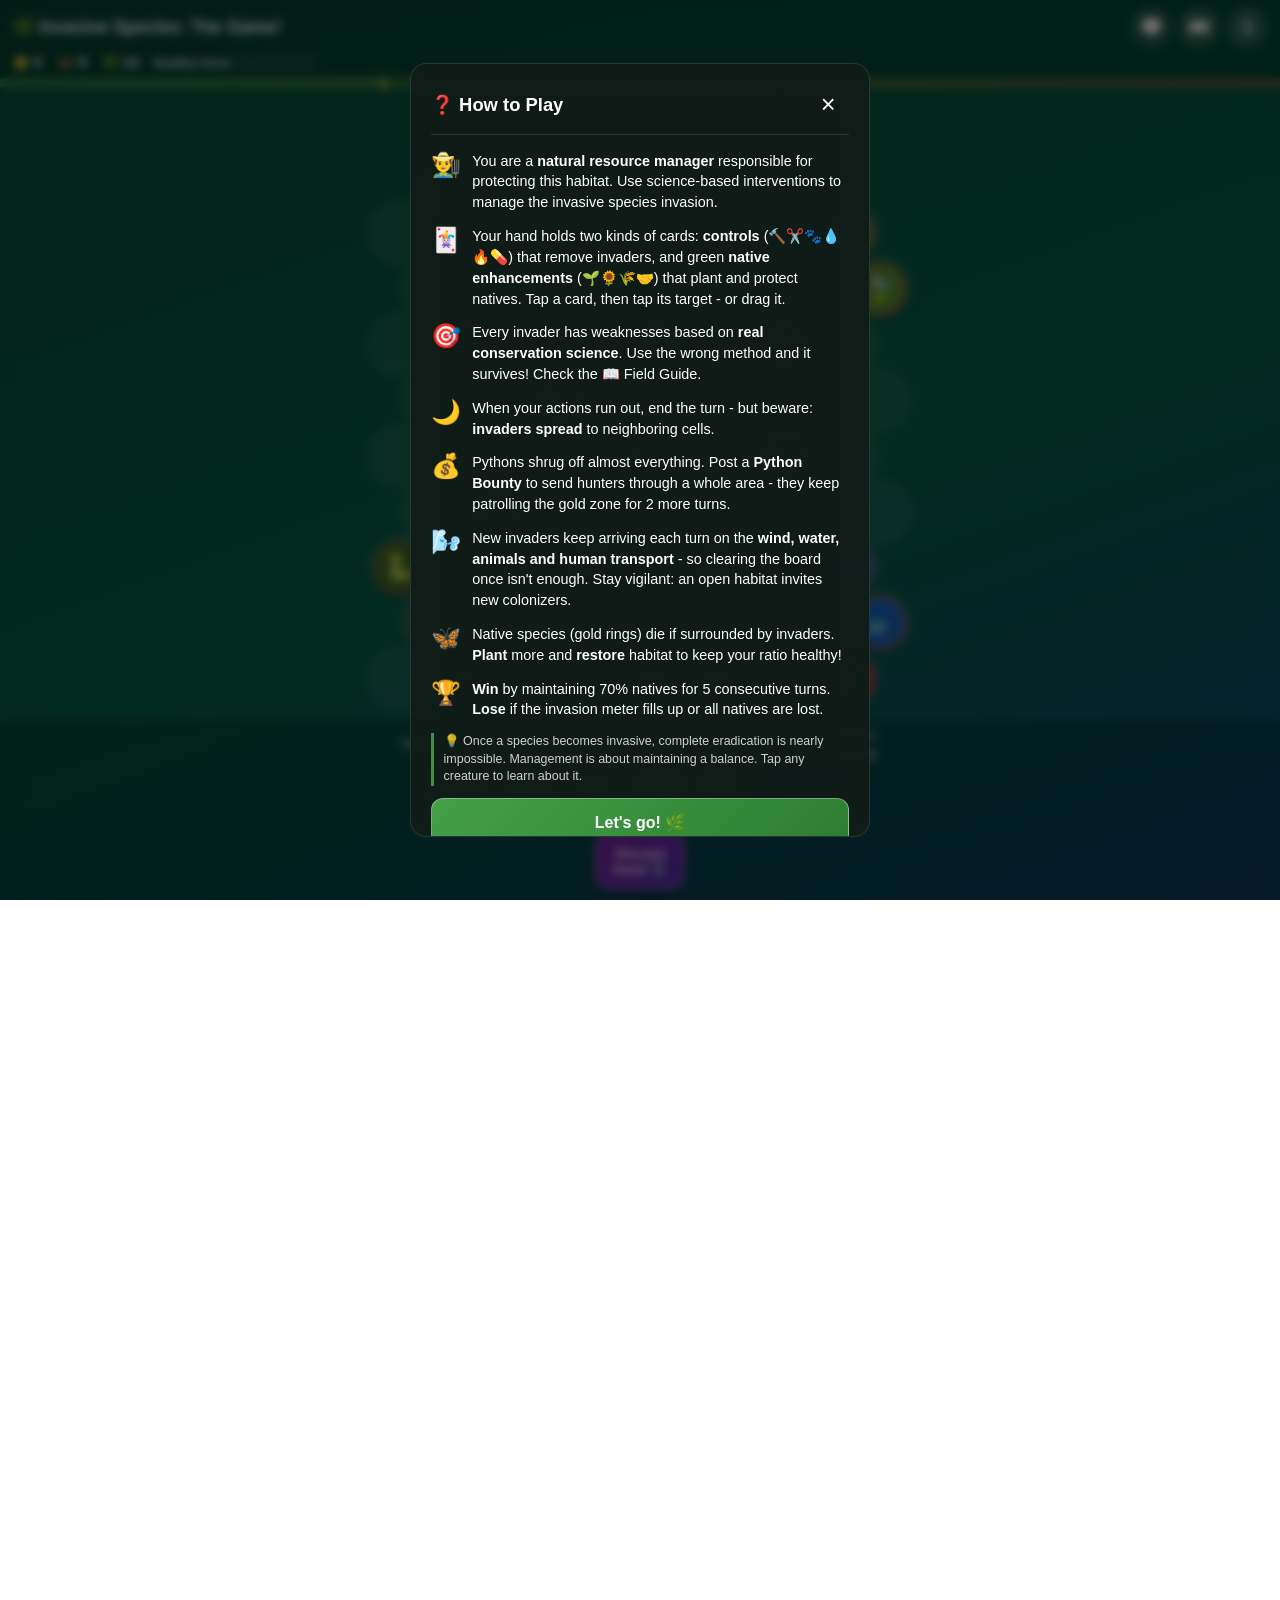
==== index.html @ d7ed34c2 "Replace team mode with a global leaderboard; win-only final score - Remove Workshop/team multiplayer" ====
<!DOCTYPE html>
<html lang="en">
<head>
  <meta charset="UTF-8" />
  <meta name="viewport" content="width=device-width, initial-scale=1.0, maximum-scale=1.0, user-scalable=no, viewport-fit=cover, orientation=portrait" />
  <meta name="mobile-web-app-capable" content="yes" />
  <meta name="apple-mobile-web-app-capable" content="yes" />
  <meta name="apple-mobile-web-app-status-bar-style" content="black-translucent" />
  <meta name="theme-color" content="#064e3b" />
  <meta name="description" content="Nature Defenders - an educational strategy game about stopping real invasive species with real control methods." />

  <title>🌿 Invasive Species: The Game!</title>

  <style>
    /* Nature Defenders Styles */
    * {
      box-sizing: border-box;
      margin: 0;
      padding: 0;
    }

    /* Portrait mode only */
    @media (orientation: landscape) {
      .app {
        display: none;
      }
      body::after {
        content: "📱 Please rotate to portrait mode to play.";
        display: flex;
        align-items: center;
        justify-content: center;
        width: 100%;
        height: 100%;
        font-size: 1.2rem;
        color: white;
        text-align: center;
        padding: 2rem;
      }
    }

    html, body {
      width: 100%;
      height: 100%;
      height: 100dvh;
      font-family: -apple-system, BlinkMacSystemFont, 'Segoe UI', sans-serif;
      background: linear-gradient(160deg, #064e3b 0%, #065f46 55%, #0c4a6e 100%);
      overflow: hidden;
      overscroll-behavior: none;
      user-select: none;
      -webkit-user-select: none;
      -webkit-touch-callout: none;
    }

    .app {
      display: flex;
      flex-direction: column;
      width: 100vw;
      height: 100vh;
      height: 100dvh;
      color: white;
      padding-top: env(safe-area-inset-top);
      padding-left: env(safe-area-inset-left);
      padding-right: env(safe-area-inset-right);
    }

    /* Header */
    .app-header {
      display: flex;
      flex-direction: column;
      gap: 0.4rem;
      padding: 0.4rem 0.75rem;
      background: rgba(0, 0, 0, 0.18);
      backdrop-filter: blur(10px);
      border-bottom: 1px solid rgba(255, 255, 255, 0.1);
      z-index: 100;
    }

    .header-left h1 {
      font-size: 1.1rem;
      font-weight: 700;
      margin: 0;
      white-space: nowrap;
    }

    .header-center {
      display: flex;
      gap: 0.9rem;
      align-items: center;
      font-weight: 600;
      font-size: 0.9rem;
      flex-wrap: wrap;
      justify-content: flex-start;
    }

    .header-right {
      display: flex;
      gap: 0.4rem;
    }

    .btn-icon {
      width: 2.6rem;
      height: 2.6rem;
      border: none;
      border-radius: 50%;
      background: rgba(255, 255, 255, 0.12);
      color: white;
      font-size: 1.2rem;
      cursor: pointer;
      transition: transform 0.15s ease, background 0.15s ease;
      display: flex;
      align-items: center;
      justify-content: center;
      touch-action: manipulation;
    }

    .btn-icon:active {
      transform: scale(0.92);
      background: rgba(255, 255, 255, 0.25);
    }

    /* Balance meter: shows the invasive share of living tokens (left = mostly
       natives/healthy, right = mostly invaders), with a gold marker at the
       healthy target. */
    .invasion-meter {
      height: 8px;
      /* gradient hints direction: green (healthy) -> amber -> red (overrun) */
      background: linear-gradient(90deg, rgba(76,175,80,0.35) 0%, rgba(255,193,7,0.30) 50%, rgba(244,67,54,0.40) 100%);
      position: relative;
      z-index: 99;
      margin-bottom: 7px; /* room for the indicator that hangs below the bar */
    }

    /* Indicator: a small caret sitting just BELOW the bar, pointing up at the
       current position. Hanging downward keeps it clear of the header above. */
    .invasion-meter .meter-indicator {
      position: absolute;
      top: 100%;
      left: 0%;
      width: 0;
      height: 0;
      border-left: 5px solid transparent;
      border-right: 5px solid transparent;
      border-bottom: 7px solid #fff;
      transform: translateX(-50%);
      transition: left 0.4s ease, border-bottom-color 0.3s ease;
      filter: drop-shadow(0 1px 1px rgba(0, 0, 0, 0.5));
      z-index: 101;
    }

    /* Green band from 0 to the healthy target (the "safe" share of invaders). */
    .invasion-meter .healthy-zone {
      position: absolute;
      height: 100%;
      top: 0;
      left: 0;
      background: rgba(76, 175, 80, 0.30);
    }

    /* Gold tick marking the healthy target the indicator should stay left of. */
    .invasion-meter .target-marker {
      position: absolute;
      top: -2px;
      height: calc(100% + 4px);
      width: 2px;
      background: #FFD54F;
      transform: translateX(-50%);
      box-shadow: 0 0 4px rgba(255, 213, 79, 0.9);
      z-index: 100;
    }

    /* Win ticker */
    .win-ticker-header {
      display: flex;
      gap: 0.15rem;
      align-items: center;
    }

    .win-ticker-header .check {
      width: 0.8rem;
      height: 0.8rem;
      display: flex;
      align-items: center;
      justify-content: center;
      font-size: 0.6rem;
      font-weight: bold;
      border: 1px solid rgba(255, 255, 255, 0.4);
      border-radius: 3px;
      color: rgba(255, 255, 255, 0.4);
    }

    .win-ticker-header .check.healthy {
      background: #4CAF50;
      border-color: #4CAF50;
      color: white;
      box-shadow: 0 0 4px rgba(76, 175, 80, 0.8);
    }

    .win-ticker {
      display: flex;
      gap: 0.2rem;
      align-items: center;
      padding: 0 0.4rem;
    }

    .win-ticker .dot {
      width: 6px;
      height: 6px;
      border-radius: 50%;
      background: rgba(255, 255, 255, 0.3);
    }

    .win-ticker .dot.healthy {
      background: #4CAF50;
      box-shadow: 0 0 4px rgba(76, 175, 80, 0.8);
    }

    /* Body: board + hand (column on portrait, row on short landscape) */
    .game-body {
      flex: 1;
      display: flex;
      flex-direction: column;
      min-height: 0;
    }

    /* Game Area */
    .game-area {
      flex: 1;
      display: flex;
      align-items: flex-end;  /* free space gathers above the board for messages */
      justify-content: center;
      padding: 0.5rem;
      overflow: hidden;
      position: relative;
      min-height: 0;
    }

    .board {
      position: relative;
    }

    .cell {
      position: absolute;
      border-radius: 50%;
      background: rgba(255, 255, 255, 0.06);
      border: 2px solid rgba(255, 255, 255, 0.06);
      transition: border-color 0.2s ease, box-shadow 0.2s ease;
      touch-action: manipulation;
      display: flex;
      align-items: center;
      justify-content: center;
    }

    .cell.valid-target {
      border-color: #4CAF50;
      box-shadow: 0 0 12px rgba(76, 175, 80, 0.7);
      animation: pulse 1s ease infinite;
      cursor: pointer;
    }

    @keyframes pulse {
      0%, 100% { transform: scale(1); }
      50% { transform: scale(1.08); }
    }

    .token {
      width: 86%;
      height: 86%;
      border-radius: 50%;
      display: flex;
      align-items: center;
      justify-content: center;
      text-shadow: 1px 1px 2px rgba(0, 0, 0, 0.5);
      box-shadow: 0 3px 8px rgba(0, 0, 0, 0.4);
      pointer-events: none;
    }

    .token.invader { border: 2px solid rgba(239, 83, 80, 0.9); }
    .token.native  { border: 2px solid rgba(255, 213, 79, 0.9); }

    /* Cards */
    .card {
      width: 58px;
      height: 58px;
      border-radius: 1rem;
      display: flex;
      flex-direction: column;
      align-items: center;
      justify-content: center;
      gap: 1px;
      font-size: 1.5rem;
      color: white;
      text-shadow: 1px 1px 2px rgba(0, 0, 0, 0.5);
      cursor: grab;
      user-select: none;
      transition: transform 0.15s ease, box-shadow 0.15s ease;
      border: 2px solid rgba(255, 255, 255, 0.3);
      box-shadow: 0 4px 12px rgba(0, 0, 0, 0.4);
      touch-action: none;
    }

    .card .card-label {
      font-size: 0.55rem;
      font-weight: 700;
      letter-spacing: 0.02em;
      text-transform: uppercase;
      opacity: 0.95;
    }

    .card.selected {
      transform: translateY(-8px) scale(1.06);
      border-color: #fff;
      box-shadow: 0 0 0 3px rgba(76, 175, 80, 0.9), 0 8px 18px rgba(0, 0, 0, 0.5);
    }

    .card.drag-ghost {
      position: fixed;
      z-index: 2000;
      pointer-events: none;
      transform: scale(1.15);
      opacity: 0.9;
      margin: 0;
    }

    .card.drag-source {
      opacity: 0.35;
    }

    /* Control card colors */
    .card.manual { background: #2196F3; }
    .card.shears { background: #3F51B5; }
    .card.bio    { background: #689F38; }
    .card.cdd    { background: #00ACC1; }
    .card.burn   { background: #F4511E; }
    .card.chem   { background: #D81B60; }
    .card.bounty { background: linear-gradient(135deg, #F9A825, #E65100); }

    /* Python bounty patrol zone (area control) */
    .cell.bounty-zone {
      background: rgba(255, 179, 0, 0.16);
      border: 2px dashed rgba(255, 193, 7, 0.75);
    }
    .cell.bounty-zone.bounty-last { border-style: dotted; opacity: 0.85; }

    /* Enhancement card colors (warm/green palette to read as "help natives") */
    .card.plant     { background: #2E7D32; }
    .card.seedbomb  { background: #7CB342; }
    .card.restore   { background: #00897B; }
    .card.community { background: #F9A825; color: #3a2e00; }
    .card.enhance-card { border-color: rgba(255, 235, 150, 0.55); }

    /* Custom tooltips */
    .custom-tooltip {
      position: fixed;
      background: rgba(0, 0, 0, 0.95);
      color: white;
      padding: 0.6rem 0.8rem;
      border-radius: 6px;
      font-size: 0.8rem;
      line-height: 1.3;
      white-space: normal;
      z-index: 10000;
      pointer-events: none;
      border: 1px solid rgba(255, 255, 255, 0.2);
      box-shadow: 0 4px 12px rgba(0, 0, 0, 0.4);
    }

    /* Shielded native indicator */
    /* Newly-arrived invader: pulsing red halo + NEW tag for one turn */
    .token.fresh {
      animation: freshPulse 1.1s ease-in-out infinite;
      position: relative;
    }
    .token.fresh::after {
      content: 'NEW';
      position: absolute;
      top: -6px;
      right: -8px;
      font-size: 0.5rem;
      font-weight: 800;
      letter-spacing: 0.04em;
      padding: 1px 3px;
      border-radius: 4px;
      background: #D32F2F;
      color: #fff;
      text-shadow: none;
    }
    @keyframes freshPulse {
      0%, 100% { box-shadow: 0 0 0 0 rgba(239, 83, 80, 0.9), 0 3px 8px rgba(0,0,0,0.4); }
      50% { box-shadow: 0 0 0 6px rgba(239, 83, 80, 0), 0 3px 8px rgba(0,0,0,0.4); }
    }

    /* Cells touched by an event flash for a few seconds */
    .cell.fx-hurricane { animation: fxFlash 0.6s ease 5; border-color: #90CAF9; box-shadow: 0 0 14px rgba(144, 202, 249, 0.9); }
    .cell.fx-wildfire  { animation: fxFlash 0.6s ease 5; border-color: #FF7043; box-shadow: 0 0 14px rgba(255, 112, 67, 0.9); }
    .cell.fx-arrival   { animation: fxFlash 0.6s ease 5; border-color: #EF5350; box-shadow: 0 0 16px rgba(239, 83, 80, 1); }
    .cell.fx-patrol    { animation: fxFlash 0.6s ease 5; border-color: #FFC107; box-shadow: 0 0 14px rgba(255, 193, 7, 0.9); }
    .cell.fx-lost      { animation: fxFlash 0.6s ease 5; border-color: #F48FB1; box-shadow: 0 0 14px rgba(244, 143, 177, 0.9); }
    @keyframes fxFlash {
      0%, 100% { transform: scale(1); }
      50% { transform: scale(1.18); }
    }

    /* Board shake / screen tint when a big event lands */
    .game-area.shake { animation: shake 0.5s ease 2; }
    @keyframes shake {
      0%, 100% { transform: translateX(0); }
      20% { transform: translateX(-7px); }
      40% { transform: translateX(7px); }
      60% { transform: translateX(-5px); }
      80% { transform: translateX(5px); }
    }
    .event-tint {
      position: fixed;
      inset: 0;
      pointer-events: none;
      z-index: 1400;
      opacity: 0;
      transition: opacity 0.25s ease;
    }
    .event-tint.show { opacity: 1; }

    /* Event banner: big, centred, can't be missed. Queued; tap to continue. */
    .event-banner {
      position: fixed;
      left: 50%;
      top: 38%;
      transform: translate(-50%, -50%) scale(0.85);
      width: min(90vw, 420px);
      padding: 1.1rem 1.2rem 0.9rem;
      border-radius: 1.1rem;
      background: rgba(12, 20, 18, 0.97);
      border: 3px solid #fff;
      box-shadow: 0 18px 50px rgba(0, 0, 0, 0.6);
      text-align: center;
      z-index: 1500;
      opacity: 0;
      pointer-events: none;
      transition: opacity 0.2s ease, transform 0.25s cubic-bezier(.2,1.4,.4,1);
    }
    .event-banner.show { opacity: 1; transform: translate(-50%, -50%) scale(1); pointer-events: auto; }
    .event-banner .eb-kicker { font-size: 0.68rem; font-weight: 800; letter-spacing: 0.14em; text-transform: uppercase; opacity: 0.85; }
    .event-banner .eb-icon { font-size: 3.2rem; line-height: 1.1; margin: 0.2rem 0; }
    .event-banner .eb-title { font-size: 1.3rem; font-weight: 800; margin-bottom: 0.35rem; }
    .event-banner .eb-body { font-size: 0.88rem; line-height: 1.4; opacity: 0.95; }
    .event-banner .eb-learn { font-size: 0.76rem; line-height: 1.35; opacity: 0.75; margin-top: 0.5rem; font-style: italic; }
    .event-banner .eb-btn {
      margin-top: 0.8rem;
      padding: 0.5rem 1.4rem;
      border-radius: 999px;
      border: none;
      font-weight: 800;
      font-size: 0.9rem;
      color: #102;
      background: #fff;
      cursor: pointer;
    }
    .event-banner .eb-timer { height: 3px; border-radius: 3px; background: rgba(255,255,255,0.5); margin-top: 0.7rem; transform-origin: left; }
    .event-banner.tone-storm { border-color: #64B5F6; }
    .event-banner.tone-storm .eb-kicker { color: #90CAF9; }
    .event-banner.tone-fire { border-color: #FF7043; }
    .event-banner.tone-fire .eb-kicker { color: #FFAB91; }
    .event-banner.tone-bad { border-color: #EF5350; }
    .event-banner.tone-bad .eb-kicker { color: #FF8A80; }
    .event-banner.tone-good { border-color: #FFC107; }
    .event-banner.tone-good .eb-kicker { color: #FFE082; }

    .token.shielded {
      box-shadow: 0 0 0 3px rgba(255, 213, 79, 0.95), 0 0 10px rgba(255, 213, 79, 0.7), 0 3px 8px rgba(0, 0, 0, 0.4);
    }

    /* Player Area */
    .player-area {
      background: rgba(0, 0, 0, 0.18);
      backdrop-filter: blur(10px);
      border-top: 1px solid rgba(255, 255, 255, 0.1);
      padding: 0.5rem 0.75rem calc(0.6rem + env(safe-area-inset-bottom));
    }

    .hand-header {
      display: flex;
      justify-content: space-between;
      align-items: center;
      max-width: 480px;
      margin: 0 auto 0.4rem;
      font-size: 0.8rem;
      opacity: 0.9;
    }

    .action-pips {
      font-size: 0.85rem;
      letter-spacing: 0.15em;
    }

    .hand-row {
      display: flex;
      justify-content: center;
      align-items: center;
      gap: 0.5rem;
      flex-wrap: wrap;
      max-width: 480px;
      margin: 0 auto;
    }

    .btn-endturn {
      min-height: 58px;
      padding: 0 1rem;
      border: 2px solid rgba(255, 255, 255, 0.35);
      border-radius: 1rem;
      background: linear-gradient(135deg, #7B1FA2, #512DA8);
      color: white;
      font-size: 0.85rem;
      font-weight: 700;
      cursor: pointer;
      transition: transform 0.15s ease;
      touch-action: manipulation;
      box-shadow: 0 4px 12px rgba(0, 0, 0, 0.4);
    }

    .btn-endturn:active { transform: scale(0.95); }

    .btn-endturn.urge {
      animation: pulse 0.9s ease infinite;
      box-shadow: 0 0 14px rgba(255, 213, 79, 0.8);
    }

    /* Toast */
    /* Position, width and font size are set by placeBesideBoard() so the
       toast sits in empty space and never covers board tiles. */
    .toast {
      position: fixed;
      top: 0.5rem;
      left: 0.5rem;
      transform: translateY(-10px);
      background: rgba(15, 25, 20, 0.94);
      border: 1px solid rgba(255, 255, 255, 0.2);
      border-radius: 0.85rem;
      padding: 0.6rem 0.9rem;
      font-size: 0.85rem;
      line-height: 1.35;
      z-index: 500;
      opacity: 0;
      pointer-events: none;
      transition: opacity 0.25s ease, transform 0.25s ease;
    }

    .toast.show {
      opacity: 1;
      transform: translateY(0);
      pointer-events: auto;
    }
    /* Borrowing the header or hand area: let taps reach the buttons underneath */
    .toast.show.passthru { pointer-events: none; }

    /* Overlays */
    .overlay {
      position: fixed;
      top: 0;
      left: 0;
      width: 100vw;
      height: 100vh;
      height: 100dvh;
      background: rgba(0, 0, 0, 0.55);
      backdrop-filter: blur(5px);
      display: none;
      align-items: center;
      justify-content: center;
      z-index: 1000;
      animation: fadeIn 0.2s ease;
      padding: 1rem;
    }

    .overlay.show { display: flex; }

    .panel {
      background: rgba(16, 28, 24, 0.97);
      backdrop-filter: blur(20px);
      border-radius: 1rem;
      border: 1px solid rgba(255, 255, 255, 0.12);
      padding: 1.25rem;
      width: min(100%, 460px);
      max-height: min(86vh, 86dvh);
      overflow-y: auto;
      -webkit-overflow-scrolling: touch;
      animation: slideUp 0.25s ease;
    }

    .panel-header {
      display: flex;
      justify-content: space-between;
      align-items: center;
      margin-bottom: 1rem;
      border-bottom: 1px solid rgba(255, 255, 255, 0.12);
      padding-bottom: 0.5rem;
    }

    .panel-header h2 { font-size: 1.15rem; }

    .btn-close {
      background: none;
      border: none;
      color: white;
      font-size: 1.6rem;
      cursor: pointer;
      width: 2.6rem;
      height: 2.6rem;
      border-radius: 50%;
      touch-action: manipulation;
    }

    .btn-close:active { background: rgba(255, 255, 255, 0.15); }

    .menu-btn {
      display: block;
      width: 100%;
      padding: 0.85rem 1rem;
      margin-bottom: 0.6rem;
      border: 1px solid rgba(255, 255, 255, 0.2);
      border-radius: 0.75rem;
      background: rgba(255, 255, 255, 0.08);
      color: white;
      font-size: 1rem;
      font-weight: 600;
      text-align: left;
      cursor: pointer;
      transition: background 0.15s ease, transform 0.15s ease;
      touch-action: manipulation;
    }

    .menu-btn:active {
      background: rgba(255, 255, 255, 0.2);
      transform: scale(0.98);
    }

    .menu-btn.primary {
      background: linear-gradient(135deg, #43A047, #2E7D32);
      border-color: rgba(255, 255, 255, 0.35);
      text-align: center;
    }

    /* Field guide */
    .guide-card {
      border: 1px solid rgba(255, 255, 255, 0.14);
      border-radius: 0.75rem;
      padding: 0.7rem 0.8rem;
      margin-bottom: 0.6rem;
      background: rgba(255, 255, 255, 0.05);
    }

    .guide-title {
      display: flex;
      align-items: center;
      gap: 0.5rem;
      font-weight: 700;
      margin-bottom: 0.25rem;
    }

    .guide-title .big { font-size: 1.4rem; }

    .chip {
      font-size: 0.65rem;
      font-weight: 600;
      padding: 0.1rem 0.45rem;
      border-radius: 999px;
      background: rgba(255, 255, 255, 0.14);
      margin-left: auto;
      white-space: nowrap;
    }

    .guide-card p {
      font-size: 0.8rem;
      line-height: 1.4;
      opacity: 0.92;
      margin-bottom: 0.3rem;
    }

    .guide-controls {
      font-size: 0.8rem;
      font-weight: 600;
    }

    .help-step {
      display: flex;
      gap: 0.7rem;
      margin-bottom: 0.8rem;
      font-size: 0.9rem;
      line-height: 1.45;
      align-items: flex-start;
    }

    .help-step .big { font-size: 1.5rem; line-height: 1.2; }

    .eco-note {
      font-size: 0.78rem;
      opacity: 0.8;
      border-left: 3px solid #4CAF50;
      padding-left: 0.6rem;
      margin-top: 0.8rem;
      line-height: 1.4;
    }

    /* Game over */
    .go-hero {
      text-align: center;
      font-size: 3rem;
      margin-bottom: 0.3rem;
    }

    .go-title {
      text-align: center;
      font-size: 1.3rem;
      font-weight: 700;
      margin-bottom: 0.6rem;
    }

    .go-final { text-align: center; margin-bottom: 0.7rem; }
    .go-final-num { font-size: 2.6rem; font-weight: 800; line-height: 1.05; color: #FFD54F; }
    .go-final-parts { font-size: 0.82rem; opacity: 0.9; line-height: 1.4; }
    .go-final-parts small { opacity: 0.7; }
    .lb-post { margin: 0 0 0.9rem; }
    .lb-post-row { display: flex; gap: 0.5rem; align-items: stretch; }
    .lb-input {
      flex: 1;
      min-width: 0;
      padding: 0.6rem 0.8rem;
      border: 1px solid rgba(255, 255, 255, 0.25);
      border-radius: 0.6rem;
      background: rgba(255, 255, 255, 0.08);
      color: white;
      font-size: 1rem;
      -webkit-appearance: none;
      user-select: text;
      -webkit-user-select: text;
    }
    .lb-input::placeholder { color: rgba(255, 255, 255, 0.5); }
    .lb-input:focus { outline: none; border-color: #43A047; }
    .lb-btn { width: auto; margin: 0; padding: 0.6rem 1rem; white-space: nowrap; }
    .lb-status { font-size: 0.78rem; margin-top: 0.4rem; min-height: 1rem; text-align: center; opacity: 0.9; }
    .lb-status.err { color: #ff8a80; }
    .lb-status.ok { color: #b9f6ca; }
    .lb-badge {
      font-size: 0.7rem;
      font-weight: 700;
      padding: 0.12rem 0.5rem;
      border-radius: 999px;
      background: rgba(255, 193, 7, 0.85);
      color: #3a2e00;
      white-space: nowrap;
    }

    .go-stats {
      display: flex;
      justify-content: center;
      gap: 1rem;
      flex-wrap: wrap;
      font-size: 0.9rem;
      font-weight: 600;
      margin-bottom: 1rem;
    }

    .go-recap h3 {
      font-size: 0.95rem;
      margin-bottom: 0.5rem;
    }

    /* Particle effects */
    .particle {
      position: fixed;
      border-radius: 50%;
      pointer-events: none;
      z-index: 9999;
      width: 5px;
      height: 5px;
    }

    /* Animations */
    @keyframes fadeIn {
      from { opacity: 0; }
      to { opacity: 1; }
    }

    @keyframes slideUp {
      from { opacity: 0; transform: translateY(20px); }
      to { opacity: 1; transform: translateY(0); }
    }

    /* Narrow phones */
    @media (max-width: 400px) {
      .header-left h1 .title-text { display: none; }
      .header-center { font-size: 0.8rem; gap: 0.6rem; }
      .btn-icon { width: 2.4rem; height: 2.4rem; }
      .card { width: 52px; height: 52px; font-size: 1.35rem; }
      .btn-endturn { min-height: 52px; }
    }

    /* Short landscape phones: hand docks to the side */
    @media (orientation: landscape) and (max-height: 520px) {
      .game-body { flex-direction: row; }
      .player-area {
        border-top: none;
        border-left: 1px solid rgba(255, 255, 255, 0.1);
        width: 168px;
        display: flex;
        flex-direction: column;
        justify-content: center;
        padding: 0.5rem;
        overflow-y: auto;
      }
      .hand-row { gap: 0.4rem; }
      .app-header { padding: 0.25rem 0.6rem; }
    }
  </style>
</head>
<body>
  <div class="app">
    <!-- Header -->
    <header class="app-header">
      <div style="display: flex; align-items: center; justify-content: space-between; gap: 0.5rem;">
        <div class="header-left">
          <h1>🌿 <span class="title-text">Invasive Species: The Game!</span></h1>
        </div>
        <div class="header-right">
          <button class="btn-icon" id="btnFeedback" title="Send feedback">💭</button>
          <button class="btn-icon" id="btnGuide" title="Field Guide">📖</button>
          <button class="btn-icon" id="btnMenu" title="Menu">☰</button>
        </div>
      </div>
      <div class="header-center">
        <span class="lb-badge" id="lbBadge" style="display:none;" title="Your wins post to this room's leaderboard"></span>
        <div class="score-display" title="Your management score">⭐ <span id="score">0</span></div>
        <div title="Native species remaining">🦋 <span id="nativeCount">0</span></div>
        <div title="Invasive species present">🌿 <span id="invasiveCount">0</span></div>
        <div style="display: flex; align-items: center; gap: 0.4rem; font-size: 0.75rem;">
          <span style="opacity: 0.9;">Healthy turns:</span>
          <div class="win-ticker-header" id="winTickerHeader"></div>
        </div>
      </div>
    </header>

    <!-- Balance meter -->
    <div class="invasion-meter" id="invasionMeter" title="Habitat balance: the invasive share of living species. Keep the marker left of the gold target to stay healthy.">
      <div class="healthy-zone" id="healthyZone"></div>
      <div class="target-marker" id="targetMarker"></div>
      <div class="meter-indicator" id="meterIndicator"></div>
    </div>

    <div class="game-body">
      <!-- Main Game Area -->
      <main class="game-area" id="gameArea">
        <div class="board" id="board"></div>
      </main>
      <div class="toast" id="toast"></div>
      <div class="event-tint" id="eventTint"></div>
      <div class="event-banner" id="eventBanner" role="alertdialog" aria-live="assertive">
        <div class="eb-kicker" id="ebKicker"></div>
        <div class="eb-icon" id="ebIcon"></div>
        <div class="eb-title" id="ebTitle"></div>
        <div class="eb-body" id="ebBody"></div>
        <div class="eb-learn" id="ebLearn"></div>
        <button class="eb-btn" id="ebBtn">Got it</button>
        <div class="eb-timer" id="ebTimer"></div>
      </div>

      <!-- Player Hand -->
      <footer class="player-area">
        <div class="hand-header">
          <span>Your interventions - tap a card, then tap a target</span>
          <div style="display: flex; gap: 1rem; align-items: center;">
            <div style="display: flex; flex-direction: column; align-items: center; gap: 0.2rem;">
              <span style="font-size: 0.75rem; opacity: 0.8; font-weight: 500;">Actions</span>
              <span class="action-pips" id="actionPips" title="Actions remaining this turn (▲ = available, △ = used)"></span>
            </div>
          </div>
        </div>
        <div class="hand-row" id="handRow"></div>
      </footer>
    </div>

    <!-- Menu Overlay -->
    <div class="overlay" id="menuOverlay">
      <div class="panel">
        <div class="panel-header">
          <h2>🌿 Menu</h2>
          <button class="btn-close" data-close="menuOverlay">×</button>
        </div>
        <button class="menu-btn primary" id="btnNewGame">🎮 New Game</button>
        <button class="menu-btn" id="btnHelp">❓ How to Play</button>
        <button class="menu-btn" id="btnGuide2">📖 Field Guide</button>
        <button class="menu-btn" id="btnGlossary">📚 Glossary</button>
        <button class="menu-btn" id="btnScience">🔬 Game Science</button>
        <button class="menu-btn" id="btnSettings">⚙️ Settings</button>
        <a class="menu-btn" id="btnLeaderboard" href="leaderboard.html" target="_blank" rel="noopener" style="display:none;text-decoration:none;">🏆 Global Leaderboard</a>
        <button class="menu-btn" id="btnQR">📱 Share via QR Code</button>
        <div class="eco-note">Best score: <span id="bestScore">0</span> ⭐</div>
      </div>
    </div>

    <!-- Settings Submenu -->
    <div class="overlay" id="settingsOverlay">
      <div class="panel">
        <div class="panel-header">
          <h2>⚙️ Settings</h2>
          <button class="btn-close" data-close="settingsOverlay">×</button>
        </div>
        <button class="menu-btn" id="btnHints">💡 Hints: Off</button>
        <button class="menu-btn" id="btnSound">🔊 Sound: On</button>
        <button class="menu-btn" id="btnFullscreen">⛶ Fullscreen</button>
      </div>
    </div>

    <!-- Feedback Overlay -->
    <div class="overlay" id="feedbackOverlay">
      <div class="panel" style="max-width: 500px;">
        <div class="panel-header">
          <h2>💭 Send Feedback</h2>
          <button class="btn-close" data-close="feedbackOverlay">×</button>
        </div>
        <form id="feedbackForm" action="https://formsubmit.co/harrisonmiles13@gmail.com" method="POST" style="display: flex; flex-direction: column; gap: 0.8rem;">
          <label style="font-size: 0.9rem;">
            <span style="opacity: 0.9;">Your name (optional)</span>
            <input type="text" name="name" placeholder="Your name" style="width: 100%; padding: 0.5rem; margin-top: 0.3rem; border: 1px solid rgba(255,255,255,0.3); background: rgba(255,255,255,0.05); color: white; border-radius: 4px;">
          </label>
          <label style="font-size: 0.9rem;">
            <span style="opacity: 0.9;">Your feedback *</span>
            <textarea name="message" placeholder="Tell me what you think... bugs, ideas, fun moments, etc." style="width: 100%; padding: 0.5rem; margin-top: 0.3rem; border: 1px solid rgba(255,255,255,0.3); background: rgba(255,255,255,0.05); color: white; border-radius: 4px; font-family: inherit; min-height: 150px; resize: vertical;" required></textarea>
          </label>
          <button type="submit" class="menu-btn primary" style="margin-top: 0.4rem;">📧 Send Feedback</button>
          <p style="font-size: 0.75rem; opacity: 0.7; margin: 0;">Your feedback is sent directly to me and helps me improve the game. ❤️</p>
        </form>
      </div>
    </div>

    <!-- QR Code Overlay -->
    <div class="overlay" id="qrOverlay">
      <div class="panel" style="max-width: 400px; text-align: center;">
        <div class="panel-header">
          <h2>📱 Scan to Play</h2>
          <button class="btn-close" data-close="qrOverlay">×</button>
        </div>
        <p style="font-size: 0.9rem; margin-bottom: 1rem; opacity: 0.9;">Share this QR code to invite others to play!</p>
        <img id="qrCodeImage" src="https://api.qrserver.com/v1/create-qr-code/?size=280x280&data=https%3A%2F%2Fharrisonmiles13.github.io%2Finvasive-species-the-game%2F" style="width: 280px; height: 280px; border: 3px solid rgba(255,255,255,0.3); border-radius: 8px; margin-bottom: 1rem;">
        <p style="font-size: 0.8rem; opacity: 0.7;">https://harrisonmiles13.github.io/invasive-species-the-game/</p>
      </div>
    </div>

    <!-- Field Guide Overlay -->
    <div class="overlay" id="guideOverlay">
      <div class="panel">
        <div class="panel-header">
          <h2>📖 Field Guide</h2>
          <button class="btn-close" data-close="guideOverlay">×</button>
        </div>
        <div id="guideContent"></div>
      </div>
    </div>

    <!-- Glossary Overlay -->
    <div class="overlay" id="glossaryOverlay">
      <div class="panel">
        <div class="panel-header">
          <h2>📚 Glossary</h2>
          <button class="btn-close" data-close="glossaryOverlay">×</button>
        </div>
        <div id="glossaryContent"></div>
      </div>
    </div>

    <!-- Game Science Overlay -->
    <div class="overlay" id="scienceOverlay">
      <div class="panel">
        <div class="panel-header">
          <h2>🔬 Game Science</h2>
          <button class="btn-close" data-close="scienceOverlay">×</button>
        </div>
        <div id="scienceContent"></div>
      </div>
    </div>

    <!-- How to Play Overlay -->
    <div class="overlay" id="helpOverlay">
      <div class="panel">
        <div class="panel-header">
          <h2>❓ How to Play</h2>
          <button class="btn-close" data-close="helpOverlay">×</button>
        </div>
        <div class="help-step"><span class="big">👨‍🌾</span><span>You are a <b>natural resource manager</b> responsible for protecting this habitat. Use science-based interventions to manage the invasive species invasion.</span></div>
        <div class="help-step"><span class="big">🃏</span><span>Your hand holds two kinds of cards: <b>controls</b> (🔨✂️🐾💧🔥💊) that remove invaders, and green <b>native enhancements</b> (🌱🌻🌾🤝) that plant and protect natives. Tap a card, then tap its target - or drag it.</span></div>
        <div class="help-step"><span class="big">🎯</span><span>Every invader has weaknesses based on <b>real conservation science</b>. Use the wrong method and it survives! Check the 📖 Field Guide.</span></div>
        <div class="help-step"><span class="big">🌙</span><span>When your actions run out, end the turn - but beware: <b>invaders spread</b> to neighboring cells.</span></div>
        <div class="help-step"><span class="big">💰</span><span>Pythons shrug off almost everything. Post a <b>Python Bounty</b> to send hunters through a whole area - they keep patrolling the gold zone for 2 more turns.</span></div>
        <div class="help-step"><span class="big">🌬️</span><span>New invaders keep arriving each turn on the <b>wind, water, animals and human transport</b> - so clearing the board once isn't enough. Stay vigilant: an open habitat invites new colonizers.</span></div>
        <div class="help-step"><span class="big">🦋</span><span>Native species (gold rings) die if surrounded by invaders. <b>Plant</b> more and <b>restore</b> habitat to keep your ratio healthy!</span></div>
        <div class="help-step"><span class="big">🏆</span><span><b>Win</b> by maintaining 70% natives for 5 consecutive turns. <b>Lose</b> if the invasion meter fills up or all natives are lost.</span></div>
        <div class="eco-note">💡 Once a species becomes invasive, complete eradication is nearly impossible. Management is about maintaining a balance. Tap any creature to learn about it.</div>
        <button class="menu-btn primary" data-close="helpOverlay" style="margin-top:0.8rem;">Let's go! 🌿</button>
      </div>
    </div>

    <!-- Game Over Overlay -->
    <div class="overlay" id="gameOverlay">
      <div class="panel">
        <div class="go-hero" id="goHero">🏆</div>
        <div class="go-title" id="goTitle">Habitat saved!</div>
        <div class="go-final" id="goFinal"></div>
        <div class="lb-post" id="lbPost" style="display:none;">
          <div class="lb-post-row">
            <input class="lb-input" id="lbName" maxlength="16" placeholder="Your name or initials" autocomplete="off" />
            <button class="menu-btn primary lb-btn" id="btnPostScore">🏆 Post</button>
          </div>
          <div class="lb-status" id="lbStatus"></div>
        </div>
        <div class="go-stats" id="goStats"></div>
        <div class="go-recap">
          <h3>🔬 What you learned</h3>
          <div id="goRecap"></div>
        </div>
        <button class="menu-btn primary" id="btnPlayAgain" style="margin-top:0.8rem;">🎮 Play Again</button>
      </div>
    </div>
  </div>

  <script src="leaderboard-config.js"></script>
  <script>
    'use strict';

    // ===== Game data ==========================================================
    const COLS = 8, ROWS = 9, CELLS = COLS * ROWS;
    const HAND_SIZE = 5, PLAYS_PER_TURN = 3;
    const LOSE_CELLS = Math.floor(CELLS * 0.45); // invasion meter limit
    const WIN_TURNS = 5; // turns to maintain healthy ratio to win
    const HEALTHY_RATIO = 7 / 3; // natives/invaders must be >= 2.33 (70% natives, 30% invaders)
    const RANDOM_EVENT_CHANCE = 0.25; // 25% chance per turn
    // Propagule pressure: new invaders constantly arrive via wind-, water- and
    // animal-dispersed seeds, plus fresh human introductions. A cleared board
    // never stays clear for free - an open niche invites new colonizers. This is
    // why eradication is almost never permanent and management is ongoing.
    const INTRO_BASE_CHANCE = 0.45; // baseline reintroduction chance per turn
    // Python bounty (area control), modelled on Florida's Python Elimination
    // Program and the Florida Python Challenge: paid hunters sweep an area and
    // keep patrolling it, catching pythons that wander in.
    const BOUNTY_RADIUS = 2;        // hexes swept around the target
    const BOUNTY_PATROL_TURNS = 2;  // turns the patrol zone stays active afterwards
    const BOUNTY_BONUS = 15;        // bounty paid per python on top of its points
    // Biological control is not 100% effective: the targeted cell is always
    // cleared, but every other cell of that species is cleared only with
    // BIO_KILL_CHANCE. The larger the population, the more likely one or two
    // individuals slip through.
    const BIO_KILL_CHANCE = 0.9;
    // Chance that at least one of a population of n survives a release.
    function bioSurviveChance(n) { return 1 - Math.pow(BIO_KILL_CHANCE, Math.max(0, n - 1)); }
    // Other tuning numbers surfaced in the Game Science tab
    const SPRAY_NATIVE_RISK = 0.35, SPRAY_NATIVE_PENALTY = 15;
    const WRONG_CONTROL_PENALTY = 5, NATIVE_LOST_PENALTY = 25;
    // Final score (wins only - losses don't go on the leaderboard):
    //   speed:   SPEED_PAR / turns played  (a perfect 5-turn win = 1000)
    //   habitat: NATIVE_WEIGHT per native species still alive
    const SPEED_PAR = 5000, NATIVE_WEIGHT = 40;
    const PTS = { plant: 8, seedPerNative: 6, restoreBase: 12, restorePerNative: 8,
                  community: 10, winBonus: 50, winPerNative: 10,
                  hurricanePerInvader: 10, wildfirePerPlant: 15 };
    // How a brand-new invader arrived (educational flavor, keyed by species).
    const DISPERSAL = {
      kudzu:    { icon: '🌬️', vector: 'Wind-blown seeds' },
      hyacinth: { icon: '💧', vector: 'A water-borne fragment' },
      mussel:   { icon: '🚤', vector: 'Larvae in boat bilge water' },
      borer:    { icon: '🪵', vector: 'Larvae hitchhiking in firewood' },
      python:   { icon: '🐍', vector: 'A released pet' },
      carp:     { icon: '💧', vector: 'Eggs carried downstream' },
      pathogen: { icon: '🦠', vector: 'Spores on contaminated gear' }
    };

    const CONTROLS = {
      manual: { icon: '👐', short: 'Hunting', name: 'Hunting & Trapping',
        desc: 'Tracking, trapping and removing invasive animals by hand. Hard work, but precise and chemical-free.', class: 'manual' },
      shears: { icon: '✂️', short: 'Cut', name: 'Mechanical Control',
        desc: 'Cutting, mowing, harvesting and netting. Repeatedly stripping biomass exhausts an invader until it can no longer rebound.', class: 'shears' },
      bio:    { icon: '🐾', short: 'Bio', name: 'Biological Control',
        desc: "Introduce carefully tested natural predators or pathogens - weevils, parasitoid wasps, fungi - that target the invader without harming natives. Hits the species across the whole board, but it's never 100%: the larger the population, the more likely one or two survive.", class: 'bio' },
      cdd:    { icon: '💧', short: 'CDD', name: 'Clean, Drain, Dry',
        desc: 'Drawdowns, hot-water washes and barriers. The proven prevention strategy for aquatic hitchhikers.', class: 'cdd' },
      burn:   { icon: '🔥', short: 'Burn', name: 'Prescribed Burn',
        desc: 'Carefully planned fire clears invasive growth and helps fire-adapted native plants return.', class: 'burn' },
      chem:   { icon: '💊', short: 'Spray', name: 'Targeted Treatment',
        desc: 'Targeted chemical treatments are effective but risky - spray the wrong target and harm natives. Precision and timing are critical.', class: 'chem' },
      bounty: { icon: '💰', short: 'Bounty', name: 'Python Bounty',
        desc: "Post a bounty like Florida's Python Elimination Program: paid hunters sweep the area (every python within 2 cells) and keep patrolling it for 2 more turns, catching any python that moves in.", class: 'bounty' }
    };

    const INVADERS = {
      kudzu: { icon: '🍃', name: 'Kudzu', color: '#558B2F', origin: 'East Asia',
        controls: ['shears', 'burn'], spread: 0.75, points: 20,
        harm: 'A vine that grows up to 30 cm per day, smothering whole forests by blocking sunlight - "the vine that ate the South".',
        tip: 'Cut it back again and again, or use prescribed burns to expose its root crowns.',
        fact: 'Kudzu was brought to the US in 1876 as an ornamental plant and livestock feed. By the 1950s it covered millions of acres.' },
      hyacinth: { icon: '🌺', name: 'Water Hyacinth', color: '#7B1FA2', origin: 'Amazon Basin',
        controls: ['shears', 'bio'], spread: 0.6, points: 20,
        harm: 'Floating mats double in size in two weeks, clogging waterways and starving fish of oxygen.',
        tip: "Harvest the mats by hand or machine, or release Neochetina weevils that eat only hyacinth.",
        fact: 'A single plant produces thousands of seeds and floats to colonize new waterways. Mats can double in biomass within weeks.' },
      mussel: { icon: '🐚', name: 'Zebra Mussel', color: '#5D4037', origin: 'Caspian Sea region',
        controls: ['manual', 'cdd'], spread: 0.4, points: 20,
        harm: 'Stowaways in ship ballast water that clog pipes, coat boats and out-eat native mussels.',
        tip: "Scrape them off and Clean, Drain, Dry every boat - dried-out mussels can't survive.",
        fact: 'A single zebra mussel can produce 30,000-100,000 offspring per year, and they can survive in freshwater for weeks out of water.' },
      borer: { icon: '🪲', name: 'Emerald Ash Borer', color: '#00695C', origin: 'Northeast Asia',
        controls: ['bio', 'chem'], spread: 0.45, points: 25,
        harm: "Larvae tunnel under ash bark and cut off the tree's nutrients - tens of millions of trees lost.",
        tip: 'Tiny parasitoid wasps hunt its larvae, and targeted trunk treatments protect single trees.',
        fact: 'Since 2002, Emerald Ash Borers have killed over 100 million ash trees. A single adult can produce 50-100 offspring in its lifetime.' },
      python: { icon: '🐍', name: 'Burmese Python', color: '#33691E', origin: 'Southeast Asia',
        controls: ['manual', 'bounty'], spread: 0.3, points: 40,
        harm: 'Released pets that ate their way through the Everglades - some mammal numbers fell over 90%.',
        tip: "No spray or trap stops them: trained trackers remove pythons one by one, and Florida pays bounty hunters to sweep and patrol whole areas. Never release a pet!",
        fact: 'A single female can lay 50-100+ eggs. With no natural predators in Florida, populations exploded from a few released pets to tens of thousands.' },
      carp: { icon: '🐟', name: 'Asian Carp', color: '#1565C0', origin: 'East Asia',
        controls: ['manual', 'cdd', 'shears'], spread: 0.525, points: 22,
        harm: 'Voracious eaters that consume 40% of their body weight daily, out-competing native fish and destroying aquatic plants.',
        tip: 'Electric barriers stop them in waterways; targeted removal by commercial fisheries reduces populations.',
        fact: 'Adults reach 4 feet long and can survive in many water conditions. A single carp eats 40% of its body weight daily, depleting food for native fish.' },
      pathogen: { icon: '🦠', name: 'Chytrid Fungus', color: '#C62828', origin: 'East Asia',
        controls: ['cdd', 'chem'], spread: 0.6, points: 30,
        harm: 'A deadly fungus that infects amphibian skin, preventing them from breathing. Has wiped out entire frog species.',
        tip: 'Quarantine and disinfect hiking gear; treat breeding habitats with antifungal compounds.',
        fact: 'Chytrid fungus has caused more extinctions of vertebrate species than any other pathogen in recorded history.' }
    };

    const NATIVES = {
      oak:     { icon: '🌳', name: 'White Oak',         fact: 'One oak can feed over 500 species of caterpillars - a whole food web in one tree.' },
      milkweed: { icon: '🌿', name: 'Milkweed',        fact: 'The only plant monarch caterpillars eat. Essential for their survival and migration.' },
      wildflower: { icon: '🌸', name: 'Native Wildflowers', fact: 'Provide nectar and pollen for native pollinators. Lost when invasives take over.' },
      monarch: { icon: '🦋', name: 'Monarch Butterfly', fact: 'Monarch caterpillars can only eat milkweed. Invasive plants that crowd it out starve them.' },
      turtle:  { icon: '🐢', name: 'Box Turtle',        fact: 'Box turtles can live 100+ years and reproduce slowly (5-8 hatchlings every 2-3 years). This makes populations vulnerable to decline.' },
      bee:     { icon: '🐝', name: 'Native Bee',        fact: 'Native bees pollinate the wildflowers that invasive plants push out.' },
      heron:   { icon: '🦢', name: 'Great Blue Heron',  fact: 'These wading birds hunt fish and frogs. Clogged waterways from invasive plants block their habitat.' },
      salamander: { icon: '🦎', name: 'Spotted Salamander', fact: 'Breeds in ephemeral vernal pools that must remain unfilled for egg development. Invasive plants alter water chemistry and permanence, preventing reproduction.' }
    };

    // Native enhancement cards - interventions that build up natives instead of
    // removing invaders. target: 'empty' | 'native' | 'invader' | 'any'
    const ENHANCEMENTS = {
      plant:     { icon: '🌱', short: 'Plant', name: 'Native Planting', target: 'empty',
        desc: 'Plant a new native species in an empty cell to rebuild biodiversity and improve the native-to-invader ratio.' },
      seedbomb:  { icon: '🌻', short: 'Seeds', name: 'Seed Bombing', target: 'empty',
        desc: 'Scatter native seeds - establishes natives in an empty cell and its empty neighbours at once.' },
      restore:   { icon: '🌾', short: 'Restore', name: 'Habitat Restoration', target: 'invader',
        desc: 'Reclaim a patch: clears one invader (any species, no matter its weaknesses) and plants two natives in its place to rebuild the ecosystem.' },
      community: { icon: '🤝', short: 'Rally', name: 'Community Day', target: 'any',
        desc: 'Rally volunteers: shields every native from being overwhelmed this turn and energizes your crew (+1 action).' }
    };

    // Unified card lookups across controls + enhancements
    function cardDef(type) { return CONTROLS[type] || ENHANCEMENTS[type]; }
    function isEnhance(type) { return !!ENHANCEMENTS[type]; }
    function validTargetForCard(type, i) {
      const occ = S.field[i];
      if (isEnhance(type)) {
        const tgt = ENHANCEMENTS[type].target;
        if (tgt === 'empty') return !occ;
        if (tgt === 'native') return !!(occ && occ.kind === 'native');
        if (tgt === 'invader') return !!(occ && occ.kind === 'invader');
        return true; // 'any'
      }
      return !!(occ && occ.kind === 'invader');
    }

    const STARTING_INVADERS = [
      ['kudzu', 4], ['hyacinth', 4], ['mussel', 2], ['borer', 2], ['python', 2], ['carp', 2], ['pathogen', 1]
    ];
    const STARTING_NATIVES = ['oak', 'monarch', 'turtle', 'bee', 'heron'];

    // ===== State ==============================================================
    let S = null;
    let soundOn = true;
    let hintsOn = false;
    let best = 0;
    let cellSize = 40;

    try {
      soundOn = localStorage.getItem('nd-sound') !== 'off';
      hintsOn = localStorage.getItem('nd-hints') === 'on';
      best = parseInt(localStorage.getItem('nd-best-final') || '0', 10) || 0;
    } catch (e) { /* private mode */ }

    function newState() {
      return {
        field: new Array(CELLS).fill(null),
        hand: [],
        score: 0,
        turn: 1,
        plays: PLAYS_PER_TURN,
        selected: null,
        over: false,
        removed: {},
        seenFacts: {},
        totalNatives: 0,
        healthyTurns: 0,
        newInvaders: new Set(),  // Track invaders placed this turn (don't spread yet)
        invasivePhaseActive: false,  // Flag: true during invasive spread sequence
        bountyZones: [],  // Active python bounty patrols: { cells: [...], turns: n }
        bounties: 0       // Pythons removed through bounties (for the scoreboard)
      };
    }

    // ===== Grid helpers (odd-r offset hex layout) =============================
    function neighbors(i) {
      const r = Math.floor(i / COLS), c = i % COLS;
      const deltas = (r % 2)
        ? [[0, -1], [0, 1], [-1, 0], [-1, 1], [1, 0], [1, 1]]
        : [[0, -1], [0, 1], [-1, -1], [-1, 0], [1, -1], [1, 0]];
      const out = [];
      for (const [dr, dc] of deltas) {
        const nr = r + dr, nc = c + dc;
        if (nr >= 0 && nr < ROWS && nc >= 0 && nc < COLS) out.push(nr * COLS + nc);
      }
      return out;
    }

    // All cells within `radius` hex steps of i (including i).
    function cellsWithin(i, radius) {
      const seen = new Set([i]);
      let frontier = [i];
      for (let r = 0; r < radius; r++) {
        const next = [];
        for (const c of frontier) {
          for (const n of neighbors(c)) if (!seen.has(n)) { seen.add(n); next.push(n); }
        }
        frontier = next;
      }
      return [...seen];
    }

    function invaderCells() {
      const out = [];
      S.field.forEach((cell, i) => { if (cell && cell.kind === 'invader') out.push(i); });
      return out;
    }

    function nativeCells() {
      const out = [];
      S.field.forEach((cell, i) => { if (cell && cell.kind === 'native') out.push(i); });
      return out;
    }

    function pick(arr) { return arr[Math.floor(Math.random() * arr.length)]; }

    function findCell(pred) {
      for (let k = 0; k < 300; k++) {
        const i = Math.floor(Math.random() * CELLS);
        if (pred(i)) return i;
      }
      for (let i = 0; i < CELLS; i++) if (pred(i)) return i;
      return -1;
    }

    // ===== Setup ==============================================================
    function setupBoard() {
      // Natives in the middle, spaced apart
      for (const type of STARTING_NATIVES) {
        const i = findCell(j => {
          const r = Math.floor(j / COLS), c = j % COLS;
          if (r < 2 || r > ROWS - 3 || c < 1 || c > COLS - 2 || S.field[j]) return false;
          return !neighbors(j).some(n => S.field[n] && S.field[n].kind === 'native');
        });
        if (i >= 0) { S.field[i] = { kind: 'native', type }; S.totalNatives++; }
      }
      // Place additional natives to reach ~15% of board (10-11 total)
      for (let extra = 0; extra < 5; extra++) {
        const type = pick(STARTING_NATIVES);
        const i = findCell(j => {
          const r = Math.floor(j / COLS), c = j % COLS;
          if (r < 2 || r > ROWS - 3 || c < 1 || c > COLS - 2 || S.field[j]) return false;
          return !neighbors(j).some(n => S.field[n] && S.field[n].kind === 'native');
        });
        if (i >= 0) { S.field[i] = { kind: 'native', type }; S.totalNatives++; }
      }
      // Invader clusters, not directly beside a native
      const clearOfNatives = j => !S.field[j] &&
        !neighbors(j).some(n => S.field[n] && S.field[n].kind === 'native');
      for (const [type, count] of STARTING_INVADERS) {
        const first = findCell(clearOfNatives);
        if (first < 0) continue;
        S.field[first] = { kind: 'invader', type };
        for (let extra = 1; extra < count; extra++) {
          const spots = neighbors(first).filter(clearOfNatives);
          if (spots.length) S.field[pick(spots)] = { kind: 'invader', type };
        }
      }
    }

    function refillHand() {
      const enhanceTypes = Object.keys(ENHANCEMENTS);
      const present = [...new Set(invaderCells().map(i => S.field[i].type))];
      // The bounty card only works on pythons, so only deal it while they're around.
      const controlTypes = Object.keys(CONTROLS)
        .filter(c => c !== 'bounty' || present.includes('python'));
      while (S.hand.length < HAND_SIZE) {
        const hasUseful = S.hand.some(h =>
          !isEnhance(h) && present.some(t => INVADERS[t].controls.includes(h)));
        if (present.length && !hasUseful) {
          // Guarantee at least one control that works on a present invader
          S.hand.push(pick(INVADERS[pick(present)].controls));
        } else if (Math.random() < 0.3) {
          // Mix in a native enhancement card
          S.hand.push(pick(enhanceTypes));
        } else {
          S.hand.push(pick(controlTypes));
        }
      }
    }

    function initGame() {
      bannerQueue.length = 0;
      for (const k in EVENT_FX) delete EVENT_FX[k];
      if (bannerShowing) dismissBanner();
      S = newState();
      setupBoard();
      refillHand();
      render();
    }

    // ===== Core rules =========================================================
    function playCard(handIdx, cellIdx) {
      if (S.over || handIdx == null || !S.hand[handIdx]) return false;
      const type = S.hand[handIdx];

      if (!validTargetForCard(type, cellIdx)) {
        if (isEnhance(type)) {
          const tgt = ENHANCEMENTS[type].target;
          if (tgt === 'empty') toast('🌱 Plant this on an <b>empty</b> cell (highlighted green).');
          else if (tgt === 'native') toast('🌾 Use this on one of your <b>native species</b> (gold rings).');
          else if (tgt === 'invader') toast('🌾 Use this on an <b>invasive species</b> (red rings) - it clears one and plants natives.');
          else toast('Tap a highlighted cell to use this card.');
        } else {
          toast('🚫 Aim for an <b>invasive species</b> - the ones with <b>red rings</b>.');
        }
        sound('error');
        return false;
      }
      if (S.plays <= 0) {
        toast('⚡ No actions left - tap <b>End Turn 🌙</b>.');
        sound('error');
        return false;
      }

      S.hand.splice(handIdx, 1);
      S.selected = null;
      S.plays--;

      if (isEnhance(type)) applyEnhancement(type, cellIdx);
      else applyControl(type, cellIdx);

      render();
      return true;
    }

    function applyControl(ctrl, cellIdx) {
      const cell = S.field[cellIdx];
      const sp = INVADERS[cell.type];

      if (!sp.controls.includes(ctrl)) {
        // Failed control
        S.score = Math.max(0, S.score - WRONG_CONTROL_PENALTY);
        vibrate(150);
        sound('error');
        burst(cellIdx, '#F44336');
        const works = sp.controls.map(c => `${CONTROLS[c].icon} ${CONTROLS[c].name}`).join(' or ');
        toast(`❌ ${CONTROLS[ctrl].icon} doesn't stop ${sp.icon} <b>${sp.name}</b>.<br>Works: <b>${works}</b>. ${sp.tip}<br><span style="font-size:0.75rem;opacity:0.7;">Tap to dismiss</span>`, 0);

        // Failed control: invasive spreads immediately
        const empties = neighbors(cellIdx).filter(n => !S.field[n]);
        if (empties.length) {
          const spreadTo = pick(empties);
          S.field[spreadTo] = { kind: 'invader', type: cell.type };
          S.newInvaders.add(spreadTo);
          burst(spreadTo, '#EF5350');
          sound('spread');
          render();
        }
        return;
      }

      // Successful control
      vibrate([60, 40, 60]);
      sound('good');
      let removed = 0;
      let totalScore = 0;

      if (ctrl === 'manual') {
        // Hunting: single target only
        S.field[cellIdx] = null;
        removed = 1;
        totalScore = sp.points;
        burst(cellIdx, '#4CAF50');
      } else if (ctrl === 'shears') {
        // Cutting: target + adjacent if present
        const toRemove = [cellIdx];
        const adjCells = neighbors(cellIdx);
        for (const adjIdx of adjCells) {
          if (S.field[adjIdx] && S.field[adjIdx].kind === 'invader' && S.field[adjIdx].type === cell.type) {
            toRemove.push(adjIdx);
            break;  // Only one adjacent
          }
        }
        for (const idx of toRemove) {
          S.field[idx] = null;
          burst(idx, '#4CAF50');
          removed++;
          totalScore += sp.points;
        }
      } else if (ctrl === 'burn') {
        // Prescribed Burn: flood-fill connected patch of same type
        const visited = new Set();
        const toRemove = [];
        const queue = [cellIdx];
        while (queue.length > 0) {
          const idx = queue.shift();
          if (visited.has(idx)) continue;
          visited.add(idx);
          if (S.field[idx] && S.field[idx].kind === 'invader' && S.field[idx].type === cell.type) {
            toRemove.push(idx);
            for (const neighbor of neighbors(idx)) {
              if (!visited.has(neighbor)) queue.push(neighbor);
            }
          }
        }
        for (const idx of toRemove) {
          S.field[idx] = null;
          burst(idx, '#FF9800');
          removed++;
          totalScore += sp.points;
        }
      } else if (ctrl === 'chem') {
        // Spray: target + adjacent same-type + 35% chance to damage adjacent natives
        const toRemove = [cellIdx];
        const damagedNatives = [];

        const adjCells = neighbors(cellIdx);
        for (const adjIdx of adjCells) {
          if (S.field[adjIdx]) {
            if (S.field[adjIdx].kind === 'invader' && S.field[adjIdx].type === cell.type) {
              toRemove.push(adjIdx);
            } else if (S.field[adjIdx].kind === 'native' && Math.random() < SPRAY_NATIVE_RISK) {
              damagedNatives.push(adjIdx);
            }
          }
        }

        for (const idx of toRemove) {
          S.field[idx] = null;
          burst(idx, '#4CAF50');
          removed++;
          totalScore += sp.points;
        }
        for (const idx of damagedNatives) {
          const nat = NATIVES[S.field[idx].type];
          S.field[idx] = null;
          burst(idx, '#FF6B6B');
          toast(`💔 Spray damage: <b>${nat.name}</b> harmed!`, 2500);
          S.score = Math.max(0, S.score - SPRAY_NATIVE_PENALTY);
        }
      } else if (ctrl === 'bio') {
        // Bio Control: the target is cleared; every other cell of the species
        // is cleared with BIO_KILL_CHANCE, so large populations often keep a few.
        const pop = [];
        for (let i = 0; i < CELLS; i++) {
          if (S.field[i] && S.field[i].kind === 'invader' && S.field[i].type === cell.type) pop.push(i);
        }
        for (const i of pop) {
          if (i !== cellIdx && Math.random() >= BIO_KILL_CHANCE) continue;  // survivor
          S.field[i] = null;
          S.newInvaders.delete(i);
          burst(i, '#4CAF50');
          removed++;
          totalScore += sp.points;
        }
        S.lastBio = { pop: pop.length, removed };
      } else if (ctrl === 'cdd') {
        // CDD: target + all adjacent of same type (area draining effect)
        const toRemove = [cellIdx];
        const adjCells = neighbors(cellIdx);
        for (const adjIdx of adjCells) {
          if (S.field[adjIdx] && S.field[adjIdx].kind === 'invader' && S.field[adjIdx].type === cell.type) {
            toRemove.push(adjIdx);
          }
        }
        for (const idx of toRemove) {
          S.field[idx] = null;
          burst(idx, '#00ACC1');
        }
        removed = toRemove.length;
        totalScore = sp.points * removed;
      } else if (ctrl === 'bounty') {
        // Python Bounty: hunters sweep every python within BOUNTY_RADIUS, then
        // keep patrolling the zone for a few turns (area control).
        const zone = cellsWithin(cellIdx, BOUNTY_RADIUS);
        for (const idx of zone) {
          const occ = S.field[idx];
          if (occ && occ.kind === 'invader' && occ.type === 'python') {
            S.field[idx] = null;
            S.newInvaders.delete(idx);
            burst(idx, '#FFC107');
            removed++;
            totalScore += sp.points + BOUNTY_BONUS;
          }
        }
        S.bounties = (S.bounties || 0) + removed;
        S.bountyZones = S.bountyZones || [];
        S.bountyZones.push({ cells: zone, turns: BOUNTY_PATROL_TURNS });
        flashCells(zone, 'patrol');
      }

      S.score += totalScore;
      S.removed[cell.type] = (S.removed[cell.type] || 0) + removed;

      if (ctrl === 'bounty') {
        toast(`💰 <b>Bounty claimed!</b> Hunters removed <b>${removed}</b> 🐍 python${removed !== 1 ? 's' : ''} (+${totalScore}).<br>` +
          `The gold zone stays patrolled for <b>${BOUNTY_PATROL_TURNS}</b> more turns.`, 5200);
        return;
      }
      if (ctrl === 'bio') {
        const b = S.lastBio, left = b.pop - b.removed;
        toast(`🐾 <b>+${totalScore}</b> Biocontrol cleared <b>${b.removed} of ${b.pop}</b> ${sp.icon} ${sp.name}.` +
          (left ? `<br><b>${left}</b> slipped through - biocontrol is never 100%.` : ''), 5200);
        if (!S.seenFacts[cell.type]) S.seenFacts[cell.type] = true;
        return;
      }
      if (!S.seenFacts[cell.type]) {
        S.seenFacts[cell.type] = true;
        toast(`✅ <b>+${totalScore}</b> ${sp.icon} <b>${sp.name}</b> removed (${removed})!<br>${sp.harm}`, 5200);
      } else {
        toast(`✅ <b>+${totalScore}</b> ${sp.icon} ${sp.name} removed (${removed})!`);
      }
    }

    function applyEnhancement(type, cellIdx) {
      vibrate([40, 30, 40]);
      sound('good');
      if (type === 'plant') {
        const t = pick(Object.keys(NATIVES));
        S.field[cellIdx] = { kind: 'native', type: t };
        S.totalNatives++;
        S.score += PTS.plant;
        burst(cellIdx, '#66BB6A');
        toast(`🌱 Planted a ${NATIVES[t].icon} <b>${NATIVES[t].name}</b>! Healthy natives improve your ratio.`, 4200);
      } else if (type === 'seedbomb') {
        const targets = [cellIdx, ...neighbors(cellIdx).filter(n => !S.field[n])].slice(0, 3);
        let planted = 0;
        for (const c of targets) {
          if (!S.field[c]) {
            const t = pick(Object.keys(NATIVES));
            S.field[c] = { kind: 'native', type: t };
            S.totalNatives++;
            burst(c, '#9CCC65');
            planted++;
          }
        }
        S.score += planted * PTS.seedPerNative;
        toast(`🌻 Seed bomb! Established <b>${planted}</b> new native${planted !== 1 ? 's' : ''}.`, 4200);
      } else if (type === 'restore') {
        // Reclaim a patch: clear one invader (any species, regardless of its
        // susceptibility) and plant two natives - the freed cell plus a nearby
        // empty one - to rebuild the ecosystem in its place.
        const cleared = (S.field[cellIdx] && S.field[cellIdx].kind === 'invader')
          ? INVADERS[S.field[cellIdx].type] : null;
        S.field[cellIdx] = null;
        S.newInvaders.delete(cellIdx);
        burst(cellIdx, '#26A69A');
        let planted = 0;
        const spots = [cellIdx, ...neighbors(cellIdx).filter(n => !S.field[n])];
        for (const c of spots) {
          if (planted >= 2) break;
          if (!S.field[c]) {
            const t = pick(Object.keys(NATIVES));
            S.field[c] = { kind: 'native', type: t };
            S.totalNatives++;
            burst(c, '#66BB6A');
            planted++;
          }
        }
        S.score += PTS.restoreBase + planted * PTS.restorePerNative;
        toast(`🌾 Habitat restored! Cleared ${cleared ? cleared.icon + ' <b>' + cleared.name + '</b>' : 'an invader'} and planted <b>${planted}</b> native${planted !== 1 ? 's' : ''}.`, 4600);
      } else if (type === 'community') {
        let n = 0;
        for (const i of nativeCells()) { S.field[i].shield = Math.max(S.field[i].shield || 0, 1); n++; }
        S.plays += 2; // refund this card's cost and grant a bonus action
        S.score += PTS.community;
        burst(cellIdx, '#FBC02D');
        toast(`🤝 Community Day! Volunteers shielded <b>${n}</b> native${n !== 1 ? 's' : ''} this turn (+1 action).`, 4600);
      }
    }

    function endTurn() {
      if (S.over || S.invasivePhaseActive) return;  // Prevent multiple clicks
      S.selected = null;
      S.invasivePhaseActive = true;  // Lock out further clicks
      clearFreshFlags();

      // Start invasive phase with announcement
      toast(`🌙 Turn ${S.turn} - Invasive species spreading...`, 1500);

      // Calculate what will spread - only old invaders (not placed this turn)
      const spreads = [];
      const spreadTargets = new Set();  // Track cells just picked for spreading
      for (const i of invaderCells()) {
        // Skip newly placed invaders - they don't spread until next turn
        if (S.newInvaders.has(i)) continue;

        const sp = INVADERS[S.field[i].type];
        if (Math.random() < sp.spread) {
          // Exclude both empty AND cells already targeted by spreads this turn
          const empties = neighbors(i).filter(n => !S.field[n] && !spreadTargets.has(n));
          if (empties.length) {
            const to = pick(empties);
            spreadTargets.add(to);  // Mark as target for this turn's spreads
            spreads.push({ from: i, to: to, type: S.field[i].type });
          }
        }
      }

      // Animate spreads one by one with announcements
      let spreadIdx = 0;
      const spreadNext = () => {
        if (spreadIdx < spreads.length) {
          const s = spreads[spreadIdx];
          const sp = INVADERS[s.type];
          S.field[s.to] = { kind: 'invader', type: s.type };
          S.newInvaders.add(s.to);  // Mark newly spread invader
          burst(s.to, '#EF5350');
          sound('spread');
          toast(`${sp.icon} <b>${sp.name}</b> spreads to a new cell!`, 1100);
          render();
          spreadIdx++;
          setTimeout(spreadNext, 1200);
          return;
        }
        // All spreads done, clear new invaders and check for native losses
        S.newInvaders.clear();  // Next turn, all are eligible to spread
        setTimeout(() => {
          continueEndTurn(spreads.length);
        }, 200);
      };

      // Start the animation after a brief delay
      setTimeout(() => {
        if (spreads.length > 0) {
          spreadNext();
        } else {
          toast(`🌙 No invasive spread this turn.`, 2000);
          setTimeout(() => {
            S.newInvaders.clear();
            continueEndTurn(0);
          }, 2000);
        }
      }, 1500);
    }

    function passAction() {
      // Single player: just decrement plays locally
      if (S.over || S.invasivePhaseActive || S.plays <= 0) return;
      S.plays--;
      sound('select');
      render();
    }

    function discardHand() {
      // Single player: discard all cards and end turn
      if (S.over || S.invasivePhaseActive || S.hand.length === 0) return;
      S.hand = [];
      S.plays = 0;
      S.selected = null;
      sound('select');
      toast('🗑️ Hand discarded. Turn ending...');
      render();
      setTimeout(() => endTurn(), 800);
    }

    // ===== Turn-end helpers =====================================================
    // Each mutates the board in S and returns a plain event object (or null)
    // that presentEvent() turns into a banner.

    function clearFreshFlags() {
      for (let i = 0; i < CELLS; i++) if (S.field[i] && S.field[i].fresh) delete S.field[i].fresh;
    }

    // Python bounty patrols: any python inside an active zone is caught.
    function patrolBountyZones() {
      if (!S.bountyZones || !S.bountyZones.length) return null;
      const caught = [];
      for (const z of S.bountyZones) {
        for (const idx of z.cells) {
          const occ = S.field[idx];
          if (occ && occ.kind === 'invader' && occ.type === 'python' && !caught.includes(idx)) {
            S.field[idx] = null;
            S.newInvaders.delete(idx);
            caught.push(idx);
          }
        }
        z.turns--;
      }
      S.bountyZones = S.bountyZones.filter(z => z.turns > 0);
      if (!caught.length) return null;
      const pts = caught.length * (INVADERS.python.points + BOUNTY_BONUS);
      S.score += pts;
      S.bounties = (S.bounties || 0) + caught.length;
      S.removed.python = (S.removed.python || 0) + caught.length;
      return { kind: 'patrol', cells: caught, count: caught.length, score: pts };
    }

    // Random disturbance: hurricane or wildfire strikes random cells.
    function rollRandomEvent() {
      if (Math.random() >= RANDOM_EVENT_CHANCE) return null;
      const kind = Math.random() < 0.5 ? 'hurricane' : 'wildfire';
      const hits = Math.max(2, Math.floor(CELLS * (kind === 'hurricane' ? 0.15 : 0.12)));
      const ev = { kind, cells: [], invaders: 0, plants: 0, natives: 0, score: 0 };
      for (let k = 0; k < hits; k++) {
        const idx = Math.floor(Math.random() * CELLS);
        const occ = S.field[idx];
        ev.cells.push(idx);
        if (!occ) continue;
        if (occ.kind === 'invader') {
          ev.invaders++;
          if (['kudzu', 'hyacinth'].includes(occ.type)) ev.plants++;
        } else {
          ev.natives++;
        }
        S.field[idx] = null;
        S.newInvaders.delete(idx);
      }
      ev.cells = [...new Set(ev.cells)];
      ev.score = kind === 'hurricane' ? ev.invaders * PTS.hurricanePerInvader : ev.plants * PTS.wildfirePerPlant;
      S.score += ev.score;
      return ev;
    }

    // Natives surrounded by 3+ invaders are lost - unless shielded.
    function resolveNativeLosses() {
      const lost = [], shielded = [];
      for (const i of nativeCells()) {
        const surrounded = neighbors(i)
          .filter(n => S.field[n] && S.field[n].kind === 'invader').length;
        if (surrounded >= 3) (S.field[i].shield ? shielded : lost).push(i);
      }
      const types = lost.map(i => S.field[i].type);
      for (const i of lost) {
        S.field[i] = null;
        S.score = Math.max(0, S.score - NATIVE_LOST_PENALTY);
      }
      // Shields wear off by one turn
      for (const i of nativeCells()) {
        if (S.field[i].shield) S.field[i].shield--;
      }
      S.nativesLost = (S.nativesLost || 0) + lost.length;
      if (!lost.length && !shielded.length) return null;
      return { kind: 'lost', cells: lost, types, shielded: shielded.length };
    }

    // Stochastic reintroduction of invaders. Models the constant propagule
    // pressure of dispersing seeds, larvae and new introductions: the emptier
    // the habitat, the more likely an open niche gets colonized. Brand-new
    // arrivals are marked so they establish for a turn before they can spread,
    // and flagged `fresh` so the board highlights them.
    function introduceInvaders() {
      const invCount = invaderCells().length;
      // An empty niche WILL be colonized; a nearly-clear board is highly inviting.
      let chance = INTRO_BASE_CHANCE;
      if (invCount === 0) chance = 1.0;
      else if (invCount <= 2) chance = 0.7;
      if (Math.random() >= chance) return null;

      // Occasionally a second propagule arrives later in the game.
      let count = 1;
      if (invCount <= 2 && S.turn >= 4 && Math.random() < 0.35) count = 2;

      const arrivals = [];
      for (let n = 0; n < count; n++) {
        // Prefer open ground that isn't already pressing on a native, but a
        // determined colonizer will take any empty cell.
        let i = findCell(j => !S.field[j] &&
          !neighbors(j).some(nb => S.field[nb] && S.field[nb].kind === 'native'));
        if (i < 0) i = findCell(j => !S.field[j]);
        if (i < 0) break;
        const type = pick(Object.keys(INVADERS));
        S.field[i] = { kind: 'invader', type, fresh: true };
        S.newInvaders.add(i); // establishes this turn; eligible to spread next turn
        arrivals.push({ i, type });
      }
      if (!arrivals.length) return null;
      return { kind: 'arrival', cells: arrivals.map(a => a.i), arrivals };
    }

    // ===== Event presentation: banner + board effects =========================
    const EVENT_FX = {};      // cellIdx -> { cls, until }
    const bannerQueue = [];
    let bannerTimer = null, bannerShowing = false;

    function flashCells(cells, kind, ms) {
      const until = Date.now() + (ms || 3200);
      for (const c of cells) EVENT_FX[c] = { cls: 'fx-' + kind, until };
      setTimeout(() => { if (S) renderBoard(); }, (ms || 3200) + 50);
    }

    function describeEvent(ev) {
      const plural = (n, w) => `${n} ${w}${n === 1 ? '' : 's'}`;
      if (ev.kind === 'hurricane') return {
        tone: 'storm', kicker: 'Random event', icon: '🌀', title: 'Hurricane!',
        body: `Storm surge tore through <b>${plural(ev.cells.length, 'cell')}</b>: <b>${plural(ev.invaders, 'invader')}</b> washed out` +
          (ev.natives ? `, but <b>${plural(ev.natives, 'native')}</b> lost too.` : '.') +
          (ev.score ? ` <b>+${ev.score}</b>` : ''),
        learn: 'Storms are double-edged: they knock invaders back, but also open bare ground that new invaders colonize first.'
      };
      if (ev.kind === 'wildfire') return {
        tone: 'fire', kicker: 'Random event', icon: '🔥', title: 'Wildfire!',
        body: `Fire swept <b>${plural(ev.cells.length, 'cell')}</b>, burning <b>${plural(ev.plants, 'invasive plant')}</b>` +
          (ev.natives ? ` and <b>${plural(ev.natives, 'native')}</b>.` : '.') +
          (ev.score ? ` <b>+${ev.score}</b>` : ''),
        learn: 'Fire-adapted native plants often recover faster than invaders - the idea behind prescribed burns.'
      };
      if (ev.kind === 'arrival') {
        const list = ev.arrivals.map(a => {
          const sp = INVADERS[a.type], d = DISPERSAL[a.type] || { icon: '🌱', vector: 'A new introduction' };
          return `${d.icon} ${d.vector} brought ${sp.icon} <b>${sp.name}</b>`;
        }).join('<br>');
        return {
          tone: 'bad', kicker: 'New arrival', icon: ev.arrivals.map(a => INVADERS[a.type].icon).join(' '),
          title: ev.arrivals.length > 1 ? 'New invaders arrived!' : 'A new invader arrived!',
          body: list + '<br>Look for the pulsing <b>NEW</b> tag - deal with it before it spreads next turn.',
          learn: 'Propagule pressure: seeds, larvae and pets keep arriving, so an open habitat never stays clear for free.'
        };
      }
      if (ev.kind === 'patrol') return {
        tone: 'good', kicker: 'Bounty patrol', icon: '💰🐍', title: `Hunters caught ${plural(ev.count, 'python')}!`,
        body: `Pythons that slithered into your bounty zone were removed. <b>+${ev.score}</b>`,
        learn: "Florida's Python Elimination Program pays contracted hunters per python - thousands have been removed from the Everglades."
      };
      if (ev.kind === 'lost') {
        if (!ev.cells.length) return {
          tone: 'good', kicker: 'Natives', icon: '🛡️', title: 'Shields held!',
          body: `Volunteers protected <b>${plural(ev.shielded, 'native')}</b> that were surrounded by invaders.`, learn: ''
        };
        return {
          tone: 'bad', kicker: 'Natives lost', icon: ev.types.map(t => NATIVES[t].icon).join(' '),
          title: ev.cells.length > 1 ? `${ev.cells.length} natives overwhelmed` : `${NATIVES[ev.types[0]].name} overwhelmed`,
          body: `Surrounded by 3+ invaders. <b>-${NATIVE_LOST_PENALTY * ev.cells.length}</b>` +
            (ev.shielded ? `<br>🛡️ ${plural(ev.shielded, 'native')} survived thanks to a shield.` : ''),
          learn: 'Keep invaders from encircling natives - or rally a Community Day to shield them.'
        };
      }
      return null;
    }

    // Show an event loudly: banner (queued), board flash, shake, sound, buzz.
    function presentEvent(ev) {
      if (!ev) return;
      const info = describeEvent(ev);
      if (!info) return;
      if (ev.cells && ev.cells.length) flashCells(ev.cells, ev.kind, 4200);
      bannerQueue.push(info);
      if (!bannerShowing) showNextBanner();
    }

    function showNextBanner() {
      const info = bannerQueue.shift();
      const el = document.getElementById('eventBanner');
      if (!info) { bannerShowing = false; el.classList.remove('show'); return; }
      bannerShowing = true;
      el.className = 'event-banner tone-' + info.tone;
      document.getElementById('ebKicker').textContent = info.kicker;
      document.getElementById('ebIcon').textContent = info.icon;
      document.getElementById('ebTitle').textContent = info.title;
      document.getElementById('ebBody').innerHTML = info.body;
      document.getElementById('ebLearn').textContent = info.learn || '';
      document.getElementById('ebBtn').textContent = bannerQueue.length ? 'Next ›' : 'Got it';
      const dur = 6500;
      const timer = document.getElementById('ebTimer');
      timer.style.transition = 'none';
      timer.style.transform = 'scaleX(1)';
      void el.offsetWidth;  // restart the timer bar
      el.classList.add('show');
      requestAnimationFrame(() => {
        timer.style.transition = `transform ${dur}ms linear`;
        timer.style.transform = 'scaleX(0)';
      });

      const tintColor = { storm: 'rgba(66,165,245,0.22)', fire: 'rgba(255,87,34,0.22)',
                          bad: 'rgba(229,57,53,0.2)', good: 'rgba(255,193,7,0.16)' }[info.tone];
      const tint = document.getElementById('eventTint');
      tint.style.background = `radial-gradient(circle at 50% 40%, transparent 30%, ${tintColor} 100%)`;
      tint.classList.add('show');
      if (info.tone === 'storm' || info.tone === 'fire' || info.tone === 'bad') {
        const area = document.getElementById('gameArea');
        area.classList.remove('shake'); void area.offsetWidth; area.classList.add('shake');
        setTimeout(() => area.classList.remove('shake'), 1100);
      }
      sound(info.tone === 'good' ? 'good' : 'event');
      vibrate(info.tone === 'good' ? [50, 40, 50] : [120, 60, 120]);

      clearTimeout(bannerTimer);
      bannerTimer = setTimeout(dismissBanner, dur);
    }

    function dismissBanner() {
      clearTimeout(bannerTimer);
      document.getElementById('eventBanner').classList.remove('show');
      document.getElementById('eventTint').classList.remove('show');
      setTimeout(showNextBanner, 220);
    }

    function continueEndTurn(spreadCount) {
      // Bounty patrols catch pythons that moved into their zones
      presentEvent(patrolBountyZones());

      // Random events
      if (S.turn > 1) presentEvent(rollRandomEvent());

      // Natives surrounded by 3+ invaders are lost - unless shielded
      const lossEv = resolveNativeLosses();
      presentEvent(lossEv);
      const lost = lossEv ? lossEv.cells : [];

      // Propagule pressure: new invaders arrive on the wind, in the water, on
      // animals, or via human transport - so a cleared board never stays clear.
      presentEvent(introduceInvaders());

      S.turn++;
      S.plays = PLAYS_PER_TURN;
      refillHand();
      render();

      const invCount = invaderCells().length;
      const nativeCount = nativeCells().length;
      const healthyRatio = invCount > 0 ? nativeCount / invCount : Infinity;
      const isHealthy = healthyRatio >= HEALTHY_RATIO;

      if (isHealthy) {
        S.healthyTurns++;
        if (S.healthyTurns >= WIN_TURNS) {
          endGame(true);
          return;
        }
      } else {
        S.healthyTurns = 0;
      }

      if (!nativeCount || invCount > LOSE_CELLS) {
        S.invasivePhaseActive = false;  // Re-enable for next game
        endGame(false);
        return;
      }
      if (!lost.length) {
        const healthStr = isHealthy ? `✓ Healthy ratio maintained (${S.healthyTurns}/${WIN_TURNS})` : `Ratio not yet healthy`;
        if (spreadCount > 0) {
          toast(`🌙 Turn ${S.turn} - invasion spread to <b>${spreadCount}</b> cell${spreadCount > 1 ? 's' : ''}! ${healthStr}`);
        } else {
          toast(`🌙 Turn ${S.turn} - no spread! ${healthStr}`);
        }
      }

      S.invasivePhaseActive = false;  // Invasive phase complete, ready for next turn
      render();  // Re-render to show End Turn button again for next turn
    }

    function endGame(won) {
      S.over = true;
      S.invasivePhaseActive = false;  // Clear flag on game end
      S.selected = null;
      if (won) S.score += PTS.winBonus + nativeCells().length * PTS.winPerNative;
      const turns = turnsPlayed();
      const fs = won ? finalScore(turns, nativeCells().length) : null;
      if (fs && fs.total > best) {
        best = fs.total;
        try { localStorage.setItem('nd-best-final', String(best)); } catch (e) {}
      }
      render();
      sound(won ? 'win' : 'lose');
      vibrate(won ? [80, 60, 80, 60, 160] : [350]);

      document.getElementById('goHero').textContent = won ? '🏆' : '🥀';
      document.getElementById('goTitle').textContent = won
        ? 'Invasion managed! The ecosystem is stable.'
        : (!nativeCells().length ? 'All the native species were lost…'
          : invaderCells().length > LOSE_CELLS ? 'The invasion meter filled up - the habitat was overrun…'
          : 'The invasion overwhelmed the habitat…');
      document.getElementById('goFinal').innerHTML = won
        ? `<div class="go-final-num">${fs.total}</div>` +
          `<div class="go-final-parts">⚡ Speed ${fs.speed} <small>(${SPEED_PAR} ÷ ${turns} turns)</small> + ` +
          `🦋 Habitat ${fs.habitat} <small>(${NATIVE_WEIGHT} × ${nativeCells().length} natives)</small></div>`
        : '<div class="go-final-parts">Only wins earn a final score. Keep the habitat healthy for ' +
          `${WIN_TURNS} turns in a row to get on the leaderboard!</div>`;
      document.getElementById('goStats').innerHTML =
        `<span>🏅 Best ${best}</span>` +
        `<span>🌱 ${turns} turn${turns === 1 ? '' : 's'}</span><span>🦋 ${nativeCells().length}/${S.totalNatives} natives saved</span>` +
        `<span>⭐ ${S.score} points</span>` +
        (S.bounties ? `<span>💰 ${S.bounties} python bounties</span>` : '');
      lbPrepare(won, fs, turns);

      const recap = Object.keys(INVADERS)
        .filter(t => S.removed[t] || invaderCells().some(i => S.field[i].type === t))
        .map(t => {
          const sp = INVADERS[t];
          const icons = sp.controls.map(c => CONTROLS[c].icon).join(' ');
          return `<div class="guide-card"><div class="guide-title">` +
            `<span class="big">${sp.icon}</span> ${sp.name}` +
            `<span class="chip">removed ×${S.removed[t] || 0}</span></div>` +
            `<p>${sp.tip}</p><div class="guide-controls">Best control: ${icons}</div></div>`;
        }).join('');
      document.getElementById('goRecap').innerHTML =
        recap || '<p style="font-size:0.85rem;opacity:0.85;">Play a few cards next time to learn about each invader!</p>';
      openOverlay('gameOverlay');
    }

    // ===== Rendering ==========================================================
    function cellPos(i) {
      const r = Math.floor(i / COLS), c = i % COLS;
      return { x: (c + (r % 2) * 0.5) * cellSize, y: r * cellSize * 0.87 };
    }

    function renderBoard() {
      const area = document.getElementById('gameArea');
      const board = document.getElementById('board');
      const rect = area.getBoundingClientRect();
      const pad = 12;
      // Keep a band free above the board for messages (toasts, tooltips), as
      // long as the board itself can stay a playable size.
      const reserve = Math.min(MSG_BAND_MIN, Math.max(0, rect.height - 360));
      cellSize = Math.max(26, Math.min(
        (rect.width - pad) / (COLS + 0.5),
        (rect.height - pad - reserve) / (1 + (ROWS - 1) * 0.87),
        64));
      board.style.width = cellSize * (COLS + 0.5) + 'px';
      board.style.height = cellSize * (1 + (ROWS - 1) * 0.87) + 'px';
      board.innerHTML = '';

      const targeting = S.selected != null && !S.over;
      const selType = targeting ? S.hand[S.selected] : null;
      // Bounty patrol zones: remember the most turns left on each cell
      const zoneTurns = {};
      for (const z of (S.bountyZones || [])) {
        for (const c of z.cells) zoneTurns[c] = Math.max(zoneTurns[c] || 0, z.turns);
      }
      const now = Date.now();
      for (let i = 0; i < CELLS; i++) {
        const cellEl = document.createElement('div');
        cellEl.className = 'cell';
        cellEl.dataset.index = i;
        const { x, y } = cellPos(i);
        cellEl.style.left = x + 'px';
        cellEl.style.top = y + 'px';
        cellEl.style.width = cellSize + 'px';
        cellEl.style.height = cellSize + 'px';

        const occ = S.field[i];
        if (occ) {
          const token = document.createElement('div');
          const data = occ.kind === 'invader' ? INVADERS[occ.type] : NATIVES[occ.type];
          token.className = 'token ' + occ.kind + (occ.shield ? ' shielded' : '') + (occ.fresh ? ' fresh' : '');
          token.textContent = data.icon;
          token.style.fontSize = cellSize * 0.42 + 'px';
          token.style.background = occ.kind === 'invader' ? data.color : '#2E7D32';
          cellEl.appendChild(token);
        }
        if (targeting && validTargetForCard(selType, i)) cellEl.classList.add('valid-target');
        if (zoneTurns[i]) {
          cellEl.classList.add('bounty-zone');
          if (zoneTurns[i] === 1) cellEl.classList.add('bounty-last');
          cellEl.title = `Bounty patrol: ${zoneTurns[i]} turn${zoneTurns[i] > 1 ? 's' : ''} left`;
        }
        const fx = EVENT_FX[i];
        if (fx) {
          if (fx.until > now) cellEl.classList.add(fx.cls);
          else delete EVENT_FX[i];
        }

        cellEl.addEventListener('click', () => onCellTap(i));
        board.appendChild(cellEl);
      }
    }

    function renderHand() {
      const row = document.getElementById('handRow');
      row.innerHTML = '';
      S.hand.forEach((type, idx) => {
        const def = cardDef(type);
        const enhance = isEnhance(type);
        const cardEl = document.createElement('div');
        cardEl.className = 'card ' + type + (enhance ? ' enhance-card' : '') +
          (S.selected === idx ? ' selected' : '');
        cardEl.dataset.handIndex = idx;

        let tooltip = `${def.name}: ${def.desc}`;
        if (enhance) {
          const tgt = def.target === 'empty' ? 'an empty cell'
            : def.target === 'native' ? 'a native species'
            : 'any cell';
          tooltip += `\n\nUse on: ${tgt}`;
        } else {
          const works = Object.entries(INVADERS)
            .filter(([_, sp]) => sp.controls.includes(type))
            .map(([_, sp]) => sp.icon)
            .join(' ');
          const fails = Object.entries(INVADERS)
            .filter(([_, sp]) => !sp.controls.includes(type))
            .map(([_, sp]) => sp.icon)
            .join(' ');
          if (works) tooltip += `\n\n✓ Works: ${works}`;
          if (fails) tooltip += `\n\n✗ Won't work: ${fails}`;
        }
        // Store tooltip as data attribute and use custom tooltip system
        cardEl.dataset.tooltip = tooltip.replace(/\n\n/g, '<br>');

        cardEl.innerHTML = `<span>${def.icon}</span><span class="card-label">${def.short}</span>`;
        cardEl.addEventListener('pointerdown', onCardPointerDown);
        cardEl.addEventListener('pointerenter', (e) => {
          // Hover info is for mice only; a tap shows the same info as a message.
          if (e.pointerType === 'mouse' && cardEl.dataset.tooltip && S.selected == null) {
            showTooltip(cardEl.dataset.tooltip, cardEl);
          }
        });
        cardEl.addEventListener('pointerleave', hideTooltip);
        cardEl.addEventListener('contextmenu', e => e.preventDefault());
        row.appendChild(cardEl);
      });

      // Pass button - shows when player still has actions
      const passBtn = document.createElement('button');
      passBtn.className = 'btn-endturn pass-btn';
      passBtn.id = 'btnPass';
      passBtn.innerHTML = 'Pass 🔄';
      passBtn.addEventListener('click', passAction);
      row.appendChild(passBtn);

      // Discard hand button - shows when player has cards and plays remaining
      const discardBtn = document.createElement('button');
      discardBtn.className = 'btn-endturn discard-btn';
      discardBtn.id = 'btnDiscard';
      discardBtn.innerHTML = 'Discard<br>Hand 🗑️';
      discardBtn.addEventListener('click', discardHand);
      row.appendChild(discardBtn);

      const endBtn = document.createElement('button');
      endBtn.className = 'btn-endturn' + (S.plays <= 0 && !S.over ? ' urge' : '');
      endBtn.id = 'btnEndTurn';
      endBtn.innerHTML = 'End<br>Turn 🌙';
      endBtn.addEventListener('click', endTurn);
      row.appendChild(endBtn);
    }

    // Player-facing score is always scaled by efficiency: raw points earned
    // divided by the number of rounds played, so faster, cleaner games score
    // higher. S.score keeps the raw running total; effScore() is what we show.
    function effScore() { return Math.round(S.score / Math.max(1, S.turn)); }

    // S.turn is the turn now being played, so after the last end-of-turn it is
    // one ahead of the number of turns actually played.
    function turnsPlayed() { return Math.max(1, S.turn - 1); }

    // Final (leaderboard) score for a win: rewards a fast win and a rich habitat.
    function finalScore(turns, natives) {
      const speed = Math.round(SPEED_PAR / Math.max(1, turns));
      const habitat = NATIVE_WEIGHT * natives;
      return { speed, habitat, total: speed + habitat };
    }

    function render() {
      renderHand();   // first: the hand's height decides how much room the board gets

      // Show Pass button when player has actions remaining
      const passBtn = document.getElementById('btnPass');
      if (passBtn) {
        const canPass = S.plays > 0 && !S.invasivePhaseActive && !S.over;
        passBtn.style.display = canPass ? 'block' : 'none';
      }

      // Show Discard Hand button when player has cards and actions remaining
      const discardBtn = document.getElementById('btnDiscard');
      if (discardBtn) {
        const canDiscard = S.hand.length > 0 && S.plays > 0 && !S.invasivePhaseActive && !S.over;
        discardBtn.style.display = canDiscard ? 'block' : 'none';
      }

      // Show End Turn button only when all actions are used (and invasive phase is not active).
      const endBtn = document.getElementById('btnEndTurn');
      if (endBtn) {
        const canEndTurn = S.plays <= 0 && !S.invasivePhaseActive && !S.over;
        endBtn.style.display = canEndTurn ? 'block' : 'none';
      }

      document.getElementById('score').textContent = effScore();
      document.getElementById('actionPips').textContent =
        '▲'.repeat(Math.max(0, S.plays)) + '△'.repeat(Math.max(0, PLAYS_PER_TURN - S.plays));

      const invCount = invaderCells().length;
      const nativeCount = nativeCells().length;
      document.getElementById('nativeCount').textContent = nativeCount;
      document.getElementById('invasiveCount').textContent = invCount;
      const healthyRatio = invCount > 0 ? nativeCount / invCount : Infinity;
      const isHealthy = healthyRatio >= HEALTHY_RATIO;

      // Balance meter reflects the invasive SHARE of living species (0% = all
      // natives, 100% = all invaders). The gold target marks the most invasion
      // you can carry and still be "healthy" (natives >= 70%).
      const living = invCount + nativeCount;
      const invasivePct = living > 0 ? (invCount / living) * 100 : 0;
      const targetPct = 100 / (1 + HEALTHY_RATIO); // = 30% invasive at ratio 7:3

      const meterInd = document.getElementById('meterIndicator');
      meterInd.style.left = Math.min(100, invasivePct) + '%';
      meterInd.style.borderBottomColor = isHealthy ? '#66BB6A' : '#EF5350';

      document.getElementById('healthyZone').style.width = targetPct + '%';
      document.getElementById('targetMarker').style.left = targetPct + '%';

      const tickerHeader = document.getElementById('winTickerHeader');
      tickerHeader.innerHTML = '';
      for (let i = 0; i < WIN_TURNS; i++) {
        const check = document.createElement('div');
        check.className = 'check' + (i < S.healthyTurns ? ' healthy' : '');
        check.textContent = i < S.healthyTurns ? '✓' : '';
        tickerHeader.appendChild(check);
      }

      document.getElementById('bestScore').textContent = best;

      // Board last: everything above changes the header/hand height, which
      // decides how much room the board gets.
      renderBoard();
      // The board may have changed size: keep any visible message clear of it.
      if (document.getElementById('toast').classList.contains('show')) placeToast();
    }

    // ===== Interaction ========================================================
    function onCellTap(i) {
      if (S.over) return;
      if (S.selected != null) {
        playCard(S.selected, i);
        return;
      }
      // Scouting: tap any creature to learn about it
      const occ = S.field[i];
      if (!occ) return;
      sound('select');
      if (occ.kind === 'invader') {
        const sp = INVADERS[occ.type];
        const icons = sp.controls.map(c => CONTROLS[c].icon).join(' ');
        toast(`${sp.icon} <b>${sp.name}</b> (invasive) from ${sp.origin}<br>💡 ${sp.fact}<br>Weak to: ${icons}`, 5500);
      } else {
        const nat = NATIVES[occ.type];
        toast(`${nat.icon} <b>${nat.name}</b> (native)<br>💡 ${nat.fact}`, 4500);
      }
    }

    // Unified pointer handling: tap to select, or drag onto a target
    let drag = null;

    function onCardPointerDown(e) {
      if (S.over) return;
      e.preventDefault();
      const source = e.currentTarget;
      const idx = parseInt(source.dataset.handIndex, 10);
      drag = {
        idx, source,
        startX: e.clientX, startY: e.clientY,
        ghost: null
      };
      window.addEventListener('pointermove', onCardPointerMove);
      window.addEventListener('pointerup', onCardPointerUp);
      window.addEventListener('pointercancel', onCardPointerCancel);
    }

    function onCardPointerMove(e) {
      if (!drag) return;
      const dx = e.clientX - drag.startX, dy = e.clientY - drag.startY;
      if (!drag.ghost && Math.hypot(dx, dy) > 10) {
        // Start dragging: spawn a ghost card and highlight targets
        const ghost = drag.source.cloneNode(true);
        ghost.classList.add('drag-ghost');
        ghost.classList.remove('selected');
        document.body.appendChild(ghost);
        drag.ghost = ghost;
        drag.source.classList.add('drag-source');
        S.selected = drag.idx;
        markTargets(true);
        vibrate(40);
        sound('select');
      }
      if (drag.ghost) {
        drag.ghost.style.left = (e.clientX - 29) + 'px';
        drag.ghost.style.top = (e.clientY - 29) + 'px';
      }
    }

    function onCardPointerUp(e) {
      if (!drag) return;
      const wasDrag = !!drag.ghost;
      const idx = drag.idx;
      cleanupDrag();
      if (wasDrag) {
        const el = document.elementFromPoint(e.clientX, e.clientY);
        const cellEl = el && el.closest ? el.closest('.cell') : null;
        S.selected = null;
        markTargets(false);
        if (cellEl) {
          playCard(idx, parseInt(cellEl.dataset.index, 10));
        }
      } else {
        // Tap: toggle selection
        S.selected = (S.selected === idx) ? null : idx;
        if (S.selected != null) {
          sound('select');
          vibrate(30);
          const type = S.hand[S.selected];
          const def = cardDef(type);
          let msg = `<b>${def.name}</b><br>${def.desc}`;
          if (isEnhance(type)) {
            const tgt = def.target === 'empty' ? 'an empty cell'
              : def.target === 'native' ? 'a native species'
              : 'any cell';
            msg += `<br>Target: ${tgt}`;
          } else {
            const works = Object.entries(INVADERS)
              .filter(([_, sp]) => sp.controls.includes(type))
              .map(([_, sp]) => sp.icon)
              .join(' ');
            const fails = Object.entries(INVADERS)
              .filter(([_, sp]) => !sp.controls.includes(type))
              .map(([_, sp]) => sp.icon)
              .join(' ');
            if (works) msg += `<br>✓ Works: ${works}`;
            if (fails) msg += `<br>✗ Won't work: ${fails}`;
          }
          toast(msg, 6000);
        }
        render();
      }
    }

    function onCardPointerCancel() {
      if (!drag) return;
      cleanupDrag();
      S.selected = null;
      render();
    }

    function cleanupDrag() {
      if (drag && drag.ghost) drag.ghost.remove();
      if (drag && drag.source) drag.source.classList.remove('drag-source');
      window.removeEventListener('pointermove', onCardPointerMove);
      window.removeEventListener('pointerup', onCardPointerUp);
      window.removeEventListener('pointercancel', onCardPointerCancel);
      drag = null;
    }

    function markTargets(on) {
      const type = S.selected != null ? S.hand[S.selected] : null;
      document.querySelectorAll('.cell').forEach(cellEl => {
        const i = parseInt(cellEl.dataset.index, 10);
        cellEl.classList.toggle('valid-target', !!(on && type != null && validTargetForCard(type, i)));
      });
    }

    // ===== Feedback: toast, sound, haptics, particles =========================
    let toastTimer = null;

    // ===== Message placement: keep messages off the board =====================
    const MSG_BAND_MIN = 84;   // px kept free above the board when height-limited
    const MSG_MAX_WIDTH = 760; // keep line length readable on wide screens
    const MSG_FONTS = [0.85, 0.8, 0.75, 0.7]; // rem, tried largest first

    // Size and position `el` (fixed-position coordinates in the viewport) inside
    // the empty space around the board: the band above it, the band below it,
    // or the side gutters in landscape. Width adapts to the space available and
    // the font steps down until the text fits. Returns the chosen box.
    function placeBesideBoard(el, prefer) {
      const area = document.getElementById('gameArea').getBoundingClientRect();
      const b = document.getElementById('board').getBoundingClientRect();
      const g = 8; // gap from board edge / screen edge (also clears the target glow)
      const bands = {
        top:    { x: area.left + g, y: area.top + g, w: area.width - 2 * g, h: b.top - area.top - 2 * g, anchor: 'bottom' },
        bottom: { x: area.left + g, y: b.bottom + g, w: area.width - 2 * g, h: area.bottom - b.bottom - 2 * g, anchor: 'top' },
        left:   { x: area.left + g, y: area.top + g, w: b.left - area.left - 2 * g, h: area.height - 2 * g, anchor: 'top' },
        right:  { x: b.right + g, y: area.top + g, w: area.right - b.right - 2 * g, h: area.height - 2 * g, anchor: 'top' }
      };
      // Last resorts before touching the board: borrow the header above it, or
      // the hand area below it (messages are brief and tap-to-dismiss).
      const hand = document.querySelector('.player-area').getBoundingClientRect();
      const vw = window.innerWidth;
      bands.overHeader = { x: g, y: g, w: vw - 2 * g, h: b.top - 2 * g, anchor: 'bottom' };
      bands.overHand = { x: g, y: b.bottom + g, w: vw - 2 * g, h: hand.bottom - b.bottom - 2 * g, anchor: 'top' };
      const inArea = (prefer === 'bottom' ? ['bottom', 'top'] : ['top', 'bottom']).concat(['left', 'right']);
      const borrowKeys = prefer === 'bottom' ? ['overHand', 'overHeader'] : ['overHeader', 'overHand'];
      const usable = r => r.w >= 160 && r.h >= 28;
      const order = inArea.map(k => bands[k]).filter(usable);
      const borrow = borrowKeys.map(k => bands[k]).filter(usable);

      const prevVis = el.style.visibility;
      el.style.visibility = 'hidden';
      const measure = (w, fs) => {
        el.style.width = w + 'px';
        el.style.fontSize = fs + 'rem';
        return el.offsetHeight;
      };
      let pick = null;
      // Free space first: largest font that fits in any free band.
      for (const fs of MSG_FONTS) {
        for (const r of order) {
          const w = Math.min(r.w, MSG_MAX_WIDTH);
          const h = measure(w, fs);
          if (h <= r.h) { pick = { r, w, h, fs }; break; }
        }
        if (pick) break;
      }
      // Then borrowed space, one area at a time (header before hand for
      // messages, so the cards stay visible), stepping the font down in each.
      for (const r of pick ? [] : borrow) {
        for (const fs of MSG_FONTS) {
          const w = Math.min(r.w, MSG_MAX_WIDTH);
          const h = measure(w, fs);
          if (h <= r.h) { pick = { r, w, h, fs }; break; }
        }
        if (pick) break;
      }
      if (!pick) {
        // Nothing fits even at the smallest font (tiny screen + long text):
        // use the roomiest band at the smallest font; this is the only case
        // where the message may reach over the board.
        const r = order.concat(borrow).sort((a, b2) => b2.h - a.h)[0] ||
          { x: area.left + g, y: area.top + g, w: area.width - 2 * g, h: 0, anchor: 'top' };
        const w = Math.min(r.w, MSG_MAX_WIDTH);
        pick = { r, w, h: measure(w, MSG_FONTS[MSG_FONTS.length - 1]), fs: MSG_FONTS[MSG_FONTS.length - 1] };
      }
      const { r, w, h } = pick;
      const borrowed = borrow.includes(r);  // over header/hand, not free space
      const left = r.x + (r.w - w) / 2;
      // Top band: sit just above the board (closest to the action); otherwise start at the band's top.
      const top = r.anchor === 'bottom' ? Math.max(r.y, r.y + r.h - h) : r.y;
      el.style.visibility = prevVis;
      return { left, top, width: w, borrowed };
    }

    function placeToast() {
      const el = document.getElementById('toast');
      const box = placeBesideBoard(el, 'top');
      el.style.left = box.left + 'px';
      el.style.top = box.top + 'px';
      el.classList.toggle('passthru', box.borrowed);
    }

    function toast(html, ms) {
      const el = document.getElementById('toast');
      el.innerHTML = html;
      hideTooltip();  // never stack a hover tooltip on top of a message
      placeToast();
      el.classList.add('show');
      clearTimeout(toastTimer);
      if (ms !== 0) {
        toastTimer = setTimeout(() => el.classList.remove('show'), ms || 3200);
      }
      el.onclick = () => { clearTimeout(toastTimer); el.classList.remove('show'); };
    }

    // Custom tooltip system - positioned to avoid overlapping the field
    function showTooltip(text, targetEl) {
      let tooltip = document.getElementById('customTooltip');
      if (!tooltip) {
        tooltip = document.createElement('div');
        tooltip.id = 'customTooltip';
        tooltip.className = 'custom-tooltip';
        document.body.appendChild(tooltip);
      }
      tooltip.innerHTML = text;
      tooltip.style.display = 'block';
      const box = placeBesideBoard(tooltip, 'top');
      tooltip.style.left = box.left + 'px';
      tooltip.style.top = box.top + 'px';
    }

    function hideTooltip() {
      const tooltip = document.getElementById('customTooltip');
      if (tooltip) tooltip.style.display = 'none';
    }

    function vibrate(pattern) {
      if (navigator.vibrate) { try { navigator.vibrate(pattern); } catch (e) {} }
    }

    let audioCtx = null;

    function sound(type) {
      if (!soundOn) return;
      const AC = window.AudioContext || window.webkitAudioContext;
      if (!AC) return;
      try {
        if (!audioCtx) audioCtx = new AC();
        if (audioCtx.state === 'suspended') audioCtx.resume();
        const t0 = audioCtx.currentTime;
        const tone = (freq, start, dur, wave, vol) => {
          const osc = audioCtx.createOscillator();
          const gain = audioCtx.createGain();
          osc.connect(gain);
          gain.connect(audioCtx.destination);
          osc.type = wave || 'sine';
          osc.frequency.value = freq;
          gain.gain.setValueAtTime(0, t0 + start);
          gain.gain.linearRampToValueAtTime(vol || 0.08, t0 + start + 0.01);
          gain.gain.exponentialRampToValueAtTime(0.001, t0 + start + dur);
          osc.start(t0 + start);
          osc.stop(t0 + start + dur + 0.02);
        };
        switch (type) {
          case 'select': tone(440, 0, 0.12); break;
          case 'good':   tone(523, 0, 0.12); tone(784, 0.1, 0.18); break;
          case 'error':  tone(150, 0, 0.25, 'sawtooth', 0.06); break;
          case 'spread': tone(220, 0, 0.15, 'triangle'); break;
          case 'event':  tone(330, 0, 0.18, 'square', 0.05); tone(247, 0.16, 0.18, 'square', 0.05); tone(196, 0.32, 0.35, 'square', 0.05); break;
          case 'win':    [523, 659, 784, 1047].forEach((f, i) => tone(f, i * 0.13, 0.22)); break;
          case 'lose':   [392, 330, 262].forEach((f, i) => tone(f, i * 0.18, 0.3, 'triangle')); break;
        }
      } catch (e) { /* audio unavailable */ }
    }

    function burst(cellIdx, color) {
      const board = document.getElementById('board');
      const rect = board.getBoundingClientRect();
      const { x, y } = cellPos(cellIdx);
      const cx = rect.left + x + cellSize / 2;
      const cy = rect.top + y + cellSize / 2;
      const count = 10;
      for (let i = 0; i < count; i++) {
        const p = document.createElement('div');
        p.className = 'particle';
        p.style.background = color;
        document.body.appendChild(p);
        const angle = (i / count) * Math.PI * 2;
        let px = cx, py = cy, opacity = 1;
        let vx = Math.cos(angle) * (60 + Math.random() * 60);
        let vy = Math.sin(angle) * (60 + Math.random() * 60) - 60;
        const step = () => {
          px += vx * 0.016;
          py += vy * 0.016;
          vy += 30 * 0.016 * 9.8;
          opacity -= 0.025;
          p.style.left = px + 'px';
          p.style.top = py + 'px';
          p.style.opacity = opacity;
          if (opacity > 0) requestAnimationFrame(step); else p.remove();
        };
        requestAnimationFrame(step);
      }
    }

    // ===== Overlays & menu ====================================================
    function openOverlay(id) { document.getElementById(id).classList.add('show'); }
    function closeOverlay(id) { document.getElementById(id).classList.remove('show'); }

    function buildGuide() {
      let html = '<p style="font-size:0.8rem;opacity:0.85;margin-bottom:0.7rem;">' +
        'These are real invasive species and the real methods used to control them.</p>';
      for (const t of Object.keys(INVADERS)) {
        const sp = INVADERS[t];
        const icons = sp.controls.map(c => `${CONTROLS[c].icon} ${CONTROLS[c].name}`).join(' · ');
        const danger = '👟'.repeat(Math.max(1, Math.round(sp.spread * 6)));
        html += `<div class="guide-card"><div class="guide-title">` +
          `<span class="big">${sp.icon}</span> ${sp.name}<span class="chip">from ${sp.origin}</span></div>` +
          `<p>${sp.harm}</p><p>${sp.tip}</p>` +
          `<div class="guide-controls">Weak to: ${icons}<br>Spread speed: ${danger}</div></div>`;
      }
      html += '<h3 style="margin:0.8rem 0 0.5rem;font-size:0.95rem;">🛠 Your control methods</h3>';
      for (const t of Object.keys(CONTROLS)) {
        const c = CONTROLS[t];
        html += `<div class="guide-card"><div class="guide-title">` +
          `<span class="big">${c.icon}</span> ${c.name}</div><p>${c.desc}</p></div>`;
      }
      html += '<h3 style="margin:0.8rem 0 0.5rem;font-size:0.95rem;">🌱 Native enhancement cards</h3>';
      html += '<p style="font-size:0.78rem;opacity:0.85;margin-bottom:0.5rem;">' +
        'Real conservation is not only about removing invaders - it also means actively rebuilding native ' +
        'communities. These cards raise and protect your natives, helping you hold a healthy ratio.</p>';
      for (const t of Object.keys(ENHANCEMENTS)) {
        const e = ENHANCEMENTS[t];
        const tgt = e.target === 'empty' ? 'an empty cell'
          : e.target === 'native' ? 'a native species'
          : e.target === 'invader' ? 'an invasive species' : 'any cell';
        html += `<div class="guide-card"><div class="guide-title">` +
          `<span class="big">${e.icon}</span> ${e.name}</div><p>${e.desc}</p>` +
          `<div class="guide-controls">Use on: ${tgt}</div></div>`;
      }
      html += '<h3 style="margin:0.8rem 0 0.5rem;font-size:0.95rem;">🦋 Natives to protect</h3>';
      for (const t of Object.keys(NATIVES)) {
        const n = NATIVES[t];
        html += `<div class="guide-card"><div class="guide-title">` +
          `<span class="big">${n.icon}</span> ${n.name}</div><p>${n.fact}</p></div>`;
      }
      document.getElementById('guideContent').innerHTML = html;
    }

    function buildGlossary() {
      const glossary = {
        'Invasive Species': 'A species that is not native to an ecosystem and causes economic, environmental, or health harm. Once established, they\'re nearly impossible to eradicate.',
        'Native Species': 'Species that naturally occur in an ecosystem and have evolved with other species there. They\'re adapted to the local environment.',
        'Biodiversity': 'The variety of all living things in an ecosystem. High biodiversity makes ecosystems resilient.',
        'Ecosystem': 'A community of living organisms (plants, animals, microorganisms) interacting with their physical environment.',
        'Spread Rate': 'How fast an invasive species reproduces and colonizes new areas. Fast-spreading species are harder to control.',
        'Control Method': 'A science-based technique to reduce or manage invasive species populations. No single method works for all species.',
        'Restoration': 'Actively rebuilding native habitat - planting natives, propagating seeds, and protecting them - so the ecosystem can recover and resist re-invasion.',
        'Propagation': 'Growing and spreading native plants (from seed, cuttings, or transplants) to re-establish them across a landscape.',
        'Biological Control': 'Using a natural predator or disease to control a target species.',
        'Prescribed Burn': 'Intentionally set, carefully controlled fires that help fire-adapted native plants return and set back invasives.',
        'Eradication': 'Completely removing a species from an area. This is almost impossible once a species is established as invasive.',
        'Management': 'Controlling invasive species populations to maintain ecosystem health-the realistic goal once invasion is underway.',
        'Healthy ratio': '70% or more natives (ratio of at least 2.3:1). Maintain this for 5 consecutive turns to win!',
        'Resilience': 'An ecosystem\'s ability to recover from disturbance. Native species diversity makes ecosystems more resilient to invasion.'
      };
      let html = '<p style="font-size:0.8rem;opacity:0.85;margin-bottom:0.7rem;">Terms and concepts used in this game:</p>';
      for (const [term, def] of Object.entries(glossary)) {
        html += `<div class="guide-card"><div class="guide-title" style="font-weight: 600; margin-bottom: 0.3rem;">${term}</div>` +
          `<p style="margin: 0; font-size: 0.8rem;">${def}</p></div>`;
      }
      document.getElementById('glossaryContent').innerHTML = html;
    }

    function buildScience() {
      const H = t => `<h3 style="margin: 0.8rem 0 0.5rem; font-size: 0.95rem;">${t}</h3>`;
      const P = t => `<p style="margin: 0.3rem 0;">${t}</p>`;
      const NOTE = t => `<p style="font-size: 0.8rem; opacity: 0.85; margin: 0.3rem 0;">${t}</p>`;
      const pct = x => Math.round(x * 100) + '%';
      const TABLE = (head, rows) =>
        '<table style="width:100%; font-size:0.8rem; border-collapse:collapse;">' +
        '<tr style="border-bottom:1px solid rgba(255,255,255,0.2);">' +
        head.map((h, i) => `<th style="text-align:${i ? 'center' : 'left'};padding:0.25rem;">${h}</th>`).join('') + '</tr>' +
        rows.map(r => '<tr style="border-bottom:1px solid rgba(255,255,255,0.1);">' +
          r.map((c, i) => `<td style="text-align:${i ? 'center' : 'left'};padding:0.25rem;">${c}</td>`).join('') + '</tr>').join('') +
        '</table>';
      const worksOn = ctrl => Object.values(INVADERS).filter(sp => sp.controls.includes(ctrl)).map(sp => sp.icon).join(' ') || '-';

      // What each control removes (keep in sync with applyControl)
      const AREA = {
        manual: 'The target only',
        shears:  'Target + 1 adjacent of the same species',
        burn:   'The whole connected patch of that species',
        cdd:    'Target + every adjacent cell of the same species',
        chem:   `Target + every adjacent of the same species; each adjacent native has a ${pct(SPRAY_NATIVE_RISK)} chance to die (-${SPRAY_NATIVE_PENALTY})`,
        bio:    `Target + every other cell of that species anywhere, each with a ${pct(BIO_KILL_CHANCE)} chance (see below)`,
        bounty: `Every python within ${BOUNTY_RADIUS} cells, then a ${BOUNTY_PATROL_TURNS}-turn patrol`
      };
      const controlRows = Object.keys(CONTROLS).map(k =>
        [`${CONTROLS[k].icon} ${CONTROLS[k].name}`, AREA[k] || '', worksOn(k)]);

      const spreadRows = Object.values(INVADERS).map(sp =>
        [`${sp.icon} ${sp.name}`, pct(sp.spread), sp.points]);
      const kudzu = INVADERS.kudzu;

      const bioRows = [1, 2, 4, 6, 8, 10, 15, 20].map(n =>
        [n, pct(bioSurviveChance(n)), ((n - 1) * (1 - BIO_KILL_CHANCE)).toFixed(1)]);

      const html = `
        ${H('🎯 Victory & Defeat')}
        <div class="guide-card">
          ${P(`<b>Win:</b> keep the habitat healthy for <b>${WIN_TURNS}</b> turns in a row.`)}
          ${P(`<b>Healthy</b> = at least ${pct(HEALTHY_RATIO / (1 + HEALTHY_RATIO))} natives (natives ÷ invaders ≥ ${HEALTHY_RATIO.toFixed(2)}), or no invaders at all. One unhealthy turn resets the streak.`)}
          ${P(`<b>Lose:</b> every native species is lost, or the invasion meter fills up (more than ${LOSE_CELLS} invaded cells).`)}
        </div>

        ${H('🔁 Turn Order')}
        <div class="guide-card">
          ${P(`1. You get <b>${PLAYS_PER_TURN}</b> actions (play a card or pass). Your hand refills to ${HAND_SIZE}, always with at least one control that works on an invader on the board.`)}
          ${P('2. Invaders spread → 3. bounty patrols catch pythons → 4. random event (from turn 2) → 5. surrounded natives are lost → 6. new invaders may arrive → 7. the healthy check.')}
        </div>

        ${H('🧬 Invasive Spread')}
        <div class="guide-card">
          ${NOTE('Each turn, every established invader has its own chance to spread into one random empty neighbouring cell:')}
          ${TABLE(['Species', 'Spread chance', 'Points'], spreadRows)}
          ${NOTE(`Example: ${kudzu.icon} ${kudzu.name} spreads ${pct(kudzu.spread)} of the time per cell - 10 cells of it make ~${Math.round(kudzu.spread * 10)} new cells next turn.`)}
          ${NOTE('Invaders that arrived or spread this turn wait a turn before they spread, and no cell can be colonized twice in one turn.')}
        </div>

        ${H('🛠 Control Methods')}
        <div class="guide-card">
          ${TABLE(['Method', 'What it removes', 'Works on'], controlRows)}
          ${P(`<b>✓ Right method:</b> each invader removed scores its species' points (${Math.min(...Object.values(INVADERS).map(s => s.points))}-${Math.max(...Object.values(INVADERS).map(s => s.points))}).`)}
          ${P(`<b>✗ Wrong method:</b> the invader survives, you lose ${WRONG_CONTROL_PENALTY} points, and it <b>spreads immediately</b> into an empty neighbour.`)}
          ${NOTE('Each species has real weaknesses: e.g. no spray or fire touches a python, and aquatic species shrug off fire.')}
        </div>

        ${H('🐾 Biological Control (Never 100%)')}
        <div class="guide-card">
          ${NOTE('Natural enemies (weevils, parasitoid wasps, fungi) rarely find every last host, so a release knocks a species back hard but seldom wipes it out.')}
          ${P(`The cell you target is always cleared. Every <b>other</b> cell of that species is cleared with a <b>${pct(BIO_KILL_CHANCE)}</b> chance each, so the larger the population, the more likely one or two survive.`)}
          ${TABLE(['Population', 'Chance some survive', 'Expected survivors'], bioRows)}
          ${NOTE('Follow up any survivors with another method before they spread again.')}
        </div>

        ${H('🦋 Native Survival')}
        <div class="guide-card">
          ${P(`A native with <b>3 or more</b> invaders next to it at the end of the turn is lost (-${NATIVE_LOST_PENALTY}), unless shielded by a Community Day.`)}
        </div>

        ${H('🌱 Native Enhancement Effects')}
        <div class="guide-card">
          ${P(`<b>🌱 Plant:</b> one native on an empty cell (+${PTS.plant}).`)}
          ${P(`<b>🌻 Seed Bomb:</b> natives on the empty target and up to 2 empty neighbours (+${PTS.seedPerNative} each).`)}
          ${P(`<b>🌾 Restore:</b> clear one invader of any species and plant up to 2 natives in its place (+${PTS.restoreBase}, +${PTS.restorePerNative} per native).`)}
          ${P(`<b>🤝 Community Day:</b> shield every native for this turn's check and gain +1 action - the card refunds itself (+${PTS.community}).`)}
        </div>

        ${H('🌬️ Propagule Pressure (Reintroduction)')}
        <div class="guide-card">
          ${NOTE('New invaders keep arriving each turn via natural and human dispersal, so a cleared board never stays clear for free:')}
          ${P(`<b>Base chance:</b> ${pct(INTRO_BASE_CHANCE)} per turn`)}
          ${P('<b>Nearly clear (≤2 invaders):</b> 70% chance (an open niche is inviting); from turn 4, 35% of those bring two arrivals')}
          ${P('<b>Completely clear (0 invaders):</b> 100% - the empty habitat <i>will</i> be colonized')}
          ${NOTE('Vectors: 🌬️ wind-blown seeds, 💧 water-borne fragments &amp; eggs, 🚤 boat hitchhikers, 🪵 firewood, 🐍 released pets, 🦠 contaminated gear. Arrivals prefer open ground away from natives, wear a pulsing NEW tag, and wait a turn before spreading.')}
        </div>

        ${H('💰 Python Bounty (Area Control)')}
        <div class="guide-card">
          ${NOTE("Modelled on Florida's Python Elimination Program and the annual Florida Python Challenge, which pay hunters to remove Burmese pythons from the Everglades.")}
          ${P(`<b>Sweep:</b> removes every python within ${BOUNTY_RADIUS} cells of the target`)}
          ${P(`<b>Patrol:</b> the swept area stays guarded for ${BOUNTY_PATROL_TURNS} more turns - any python inside it at the end of a turn is caught`)}
          ${P(`<b>Payout:</b> ${INVADERS.python.points} + ${BOUNTY_BONUS} bounty per python`)}
          ${NOTE('The card only appears in your hand while pythons are on the board.')}
        </div>

        ${H('🌪️ Random Events')}
        <div class="guide-card">
          ${P(`<b>Chance:</b> ${pct(RANDOM_EVENT_CHANCE)} per turn (after turn 1)`)}
          ${P(`<b>🌀 Hurricane:</b> hits ~${Math.floor(CELLS * 0.15)} random cells - invaders and natives alike (+${PTS.hurricanePerInvader} per invader)`)}
          ${P(`<b>🔥 Wildfire:</b> burns ~${Math.floor(CELLS * 0.12)} random cells (+${PTS.wildfirePerPlant} per invasive plant burned)`)}
          ${NOTE('Events, new arrivals, bounty catches and native losses pop up as a banner, and the affected cells flash on the board.')}
        </div>

        ${H('📊 Scoring')}
        <div class="guide-card">
          ${TABLE(['Action', 'Points'], [
            ['Invader removed (right method)', `+${Math.min(...Object.values(INVADERS).map(s => s.points))} to +${Math.max(...Object.values(INVADERS).map(s => s.points))}`],
            ['Python bounty bonus', `+${BOUNTY_BONUS} per python`],
            ['Planting / restoring natives', `+${PTS.seedPerNative} to +${PTS.restoreBase + 2 * PTS.restorePerNative}`],
            ['Hurricane / wildfire', `+${PTS.hurricanePerInvader} / +${PTS.wildfirePerPlant} each`],
            ['Win', `+${PTS.winBonus} +${PTS.winPerNative} per surviving native`],
            ['Wrong method', `-${WRONG_CONTROL_PENALTY}`],
            ['Native killed by spray', `-${SPRAY_NATIVE_PENALTY}`],
            ['Native overwhelmed', `-${NATIVE_LOST_PENALTY}`]
          ])}
          ${NOTE('⭐ Points are live feedback while you play; the header shows points per turn.')}
        </div>

        ${H('🏆 Final Score (Leaderboard)')}
        <div class="guide-card">
          ${P(`Only <b>wins</b> earn a final score: <b>${SPEED_PAR} ÷ turns played</b> (speed) <b>+ ${NATIVE_WEIGHT} × natives saved</b> (habitat).`)}
          ${TABLE(['Win', 'Speed', 'Habitat', 'Final'], [[5, 15], [7, 20], [10, 15], [15, 25]].map(([t, n]) => {
            const f = finalScore(t, n);
            return [`${t} turns, ${n} natives`, f.speed, f.habitat, `<b>${f.total}</b>`];
          }))}
          ${NOTE(`The fastest possible win takes ${WIN_TURNS} turns (speed ${finalScore(WIN_TURNS, 0).speed}). Losses aren't posted to the leaderboard. Removal points don't count here: clearing invaders only matters if it saves the habitat.`)}
        </div>

        ${H('🔬 Real-World Parallels')}
        <div class="guide-card">
          <p><b>No quick fix:</b> Invasive control is a never-ending management problem, not a puzzle to solve.</p>
          <p><b>Species unique:</b> Each invasive needs different strategies (biology matters).</p>
          <p><b>Biocontrol isn't eradication:</b> agents keep a host low, but a few individuals almost always survive.</p>
          <p><b>Prevention first:</b> Preventing introduction beats any control method.</p>
          <p><b>Native rebuilding:</b> Restoration and community engagement matter as much as removal.</p>
        </div>
      `;
      document.getElementById('scienceContent').innerHTML = html;
    }

    function updateHintsBtn() {
      document.getElementById('btnHints').textContent =
        hintsOn ? '💡 Hints: On' : '💡 Hints: Off';
    }

    function updateSoundBtn() {
      document.getElementById('btnSound').textContent =
        soundOn ? '🔊 Sound: On' : '🔇 Sound: Off';
    }

    // ===== Global leaderboard (Firebase Realtime Database REST API) ============
    // Wins are posted to /scores/all and, when the game was opened from a room
    // QR code (?s=CODE), also to /scores/sessions/CODE. leaderboard.html reads
    // them. Without a configured database URL all of this stays hidden.
    const LB_URL = String(window.LEADERBOARD_DB_URL || '').trim().replace(/\/+$/, '');
    const LB_SESSION = (() => {
      try {
        const v = new URLSearchParams(location.search).get('s') || '';
        const code = v.toUpperCase().replace(/[^A-Z0-9]/g, '').slice(0, 12);
        return code.length >= 3 ? code : '';
      } catch (e) { return ''; }
    })();
    let lbEntry = null;     // the win waiting to be posted
    let lbPosted = false;

    function lbCleanName(v) { return String(v || '').replace(/[<>&"]/g, '').replace(/\s+/g, ' ').trim().slice(0, 16); }

    function lbSetStatus(msg, cls) {
      const el = document.getElementById('lbStatus');
      el.textContent = msg || '';
      el.className = 'lb-status' + (cls ? ' ' + cls : '');
    }

    // Called from endGame: offer to post a win.
    function lbPrepare(won, fs, turns) {
      const box = document.getElementById('lbPost');
      lbEntry = null; lbPosted = false;
      if (!LB_URL || !won) { box.style.display = 'none'; return; }
      lbEntry = { score: fs.total, won: true, turns, natives: nativeCells().length };
      if (LB_SESSION) lbEntry.session = LB_SESSION;
      let saved = '';
      try { saved = localStorage.getItem('nd-name') || ''; } catch (e) {}
      document.getElementById('lbName').value = saved;
      document.getElementById('btnPostScore').disabled = false;
      lbSetStatus(LB_SESSION ? `Posts to room ${LB_SESSION} and the all-time board.` : 'Posts to the all-time board.');
      box.style.display = '';
    }

    async function lbPost() {
      if (!lbEntry || lbPosted) return;
      const name = lbCleanName(document.getElementById('lbName').value);
      if (!name) { lbSetStatus('Enter a name or initials first.', 'err'); return; }
      try { localStorage.setItem('nd-name', name); } catch (e) {}
      const btn = document.getElementById('btnPostScore');
      btn.disabled = true;
      lbSetStatus('Posting…');
      const body = JSON.stringify(Object.assign({ name }, lbEntry, { ts: { '.sv': 'timestamp' } }));
      const paths = ['scores/all'].concat(LB_SESSION ? ['scores/sessions/' + LB_SESSION] : []);
      try {
        const res = await Promise.all(paths.map(path =>
          fetch(`${LB_URL}/${path}.json`, { method: 'POST', body })));
        const bad = res.find(r => !r.ok);
        if (bad) throw new Error('HTTP ' + bad.status);
        lbPosted = true;
        lbSetStatus(`✓ Posted ${lbEntry.score} for ${name}!`, 'ok');
        sound('good');
      } catch (e) {
        btn.disabled = false;
        lbSetStatus("Couldn't reach the leaderboard - check the connection and try again.", 'err');
      }
    }

    function lbInit() {
      if (!LB_URL) return;
      document.getElementById('btnLeaderboard').style.display = '';
      document.getElementById('btnLeaderboard').href = 'leaderboard.html' + (LB_SESSION ? '?s=' + LB_SESSION : '');
      if (LB_SESSION) {
        const b = document.getElementById('lbBadge');
        b.textContent = '🏆 Room ' + LB_SESSION;
        b.style.display = '';
      }
      document.getElementById('btnPostScore').addEventListener('click', lbPost);
      document.getElementById('lbName').addEventListener('keydown', e => { if (e.key === 'Enter') lbPost(); });
    }

    function bindUI() {
      document.getElementById('btnMenu').addEventListener('click', () => openOverlay('menuOverlay'));
      document.getElementById('btnFeedback').addEventListener('click', () => openOverlay('feedbackOverlay'));
      document.getElementById('feedbackForm')?.addEventListener('submit', (e) => {
        const form = document.getElementById('feedbackForm');
        const text = form.querySelector('textarea').value;
        if (!text.trim()) return;  // require message
        // FormSubmit will handle the POST; show a success toast after a short delay
        setTimeout(() => {
          toast('💭 Feedback sent! Thanks for helping me improve the game!', 3000);
          document.getElementById('feedbackForm').reset();
          closeOverlay('feedbackOverlay');
        }, 500);
      });

      // Balance meter tooltip on click
      document.getElementById('invasionMeter')?.addEventListener('click', (e) => {
        const invCount = invaderCells().length;
        const natCount = nativeCells().length;
        const living = invCount + natCount;
        const invasivePct = living > 0 ? Math.round((invCount / living) * 100) : 0;
        const targetPct = Math.round(100 / (1 + HEALTHY_RATIO));
        const status = invasivePct <= targetPct ? '✓ Healthy' : '⚠ Too many invaders';
        const tooltip = `<b>Habitat Balance</b><br>Invasive share: ${invasivePct}% (${invCount} of ${living})<br>Healthy target: ≤ ${targetPct}% invasive (gold marker)<br>Status: ${status}`;
        showTooltip(tooltip, e.currentTarget);
      });

      // Header score tooltips
      const headerCenter = document.querySelector('.header-center');
      if (headerCenter) {
        headerCenter.addEventListener('click', (e) => {
          if (e.target.id === 'nativeCount' || e.target.parentElement.id === 'nativeCount') {
            showTooltip('🦋 <b>Native species</b><br>Species you want to protect. Need 70% natives for 5 consecutive turns to win.', e.target.id === 'nativeCount' ? e.target : e.target.parentElement);
          } else if (e.target.id === 'invasiveCount' || e.target.parentElement.id === 'invasiveCount') {
            showTooltip('🌿 <b>Invasive species</b><br>Species you\'re managing. Invasives spread each turn. Lose if invasives exceed ' + LOSE_CELLS + ' cells.', e.target.id === 'invasiveCount' ? e.target : e.target.parentElement);
          } else if (e.target.id === 'score' || e.target.parentElement.className.includes('score')) {
            showTooltip('⭐ <b>Points per turn</b><br>Live feedback while you play. If you win, your final score is ' + SPEED_PAR + ' ÷ turns played + ' + NATIVE_WEIGHT + ' × natives saved.', document.querySelector('.score-display'));
          }
        });
      }

      // Hide tooltip on card interaction
      document.addEventListener('pointerdown', (e) => {
        if (!e.target.closest('.custom-tooltip')) hideTooltip();
      });

      document.getElementById('btnGuide').addEventListener('click', () => openOverlay('guideOverlay'));
      document.getElementById('btnGuide2').addEventListener('click', () => {
        closeOverlay('menuOverlay');
        openOverlay('guideOverlay');
      });
      document.getElementById('btnHelp').addEventListener('click', () => {
        closeOverlay('menuOverlay');
        openOverlay('helpOverlay');
      });
      document.getElementById('btnGlossary').addEventListener('click', () => {
        closeOverlay('menuOverlay');
        openOverlay('glossaryOverlay');
      });
      document.getElementById('btnScience').addEventListener('click', () => {
        closeOverlay('menuOverlay');
        openOverlay('scienceOverlay');
      });
      document.getElementById('btnSettings').addEventListener('click', () => {
        closeOverlay('menuOverlay');
        openOverlay('settingsOverlay');
      });
      document.getElementById('btnQR').addEventListener('click', () => {
        closeOverlay('menuOverlay');
        openOverlay('qrOverlay');
      });
      document.getElementById('ebBtn').addEventListener('click', dismissBanner);
      document.getElementById('btnNewGame').addEventListener('click', () => {
        closeOverlay('menuOverlay');
        initGame();
        openOverlay('helpOverlay');
        toast('🎮 New game! Stop the invasion.');
      });
      document.getElementById('btnPlayAgain').addEventListener('click', () => {
        closeOverlay('gameOverlay');
        initGame();
        openOverlay('helpOverlay');
        toast('🎮 New game! Stop the invasion.');
      });
      document.getElementById('btnHints').addEventListener('click', () => {
        hintsOn = !hintsOn;
        try { localStorage.setItem('nd-hints', hintsOn ? 'on' : 'off'); } catch (e) {}
        updateHintsBtn();
        sound('select');
      });
      document.getElementById('btnSound').addEventListener('click', () => {
        soundOn = !soundOn;
        try { localStorage.setItem('nd-sound', soundOn ? 'on' : 'off'); } catch (e) {}
        updateSoundBtn();
        sound('select');
      });
      document.getElementById('btnFullscreen').addEventListener('click', () => {
        try {
          if (!document.fullscreenElement) {
            toast('⛶ Press ESC to exit fullscreen', 2000);
            setTimeout(() => document.documentElement.requestFullscreen(), 300);
          } else {
            document.exitFullscreen();
          }
        } catch (e) { /* unsupported */ }
      });
      // Close buttons and backdrop taps
      document.querySelectorAll('[data-close]').forEach(btn => {
        btn.addEventListener('click', () => closeOverlay(btn.dataset.close));
      });
      document.querySelectorAll('.overlay').forEach(ov => {
        ov.addEventListener('click', e => {
          if (e.target === ov && ov.id !== 'gameOverlay') ov.classList.remove('show');
        });
      });

      let resizeTimer = null;
      window.addEventListener('resize', () => {
        clearTimeout(resizeTimer);
        resizeTimer = setTimeout(() => {
          render();
          if (document.getElementById('toast').classList.contains('show')) placeToast();
          hideTooltip();
        }, 120);
      });
    }

    // ===== Boot ===============================================================
    document.addEventListener('DOMContentLoaded', () => {
      // Request portrait orientation lock
      if (screen.orientation && screen.orientation.lock) {
        screen.orientation.lock('portrait-primary').catch(e => {
          // Some devices don't support orientation lock - continue anyway
        });
      }

      bindUI();
      lbInit();
      buildGuide();
      buildGlossary();
      buildScience();
      updateHintsBtn();
      updateSoundBtn();
      initGame();
      openOverlay('helpOverlay');  // Show tutorial on every game start

    });

    // Warn on accidental refresh during active game
    window.addEventListener('beforeunload', (e) => {
      // Only warn if game is active (not in menu, not game over)
      if (!S.over && S.turn > 0) {
        e.preventDefault();
        e.returnValue = '';
        return '';
      }
    });
  </script>
</body>
</html>
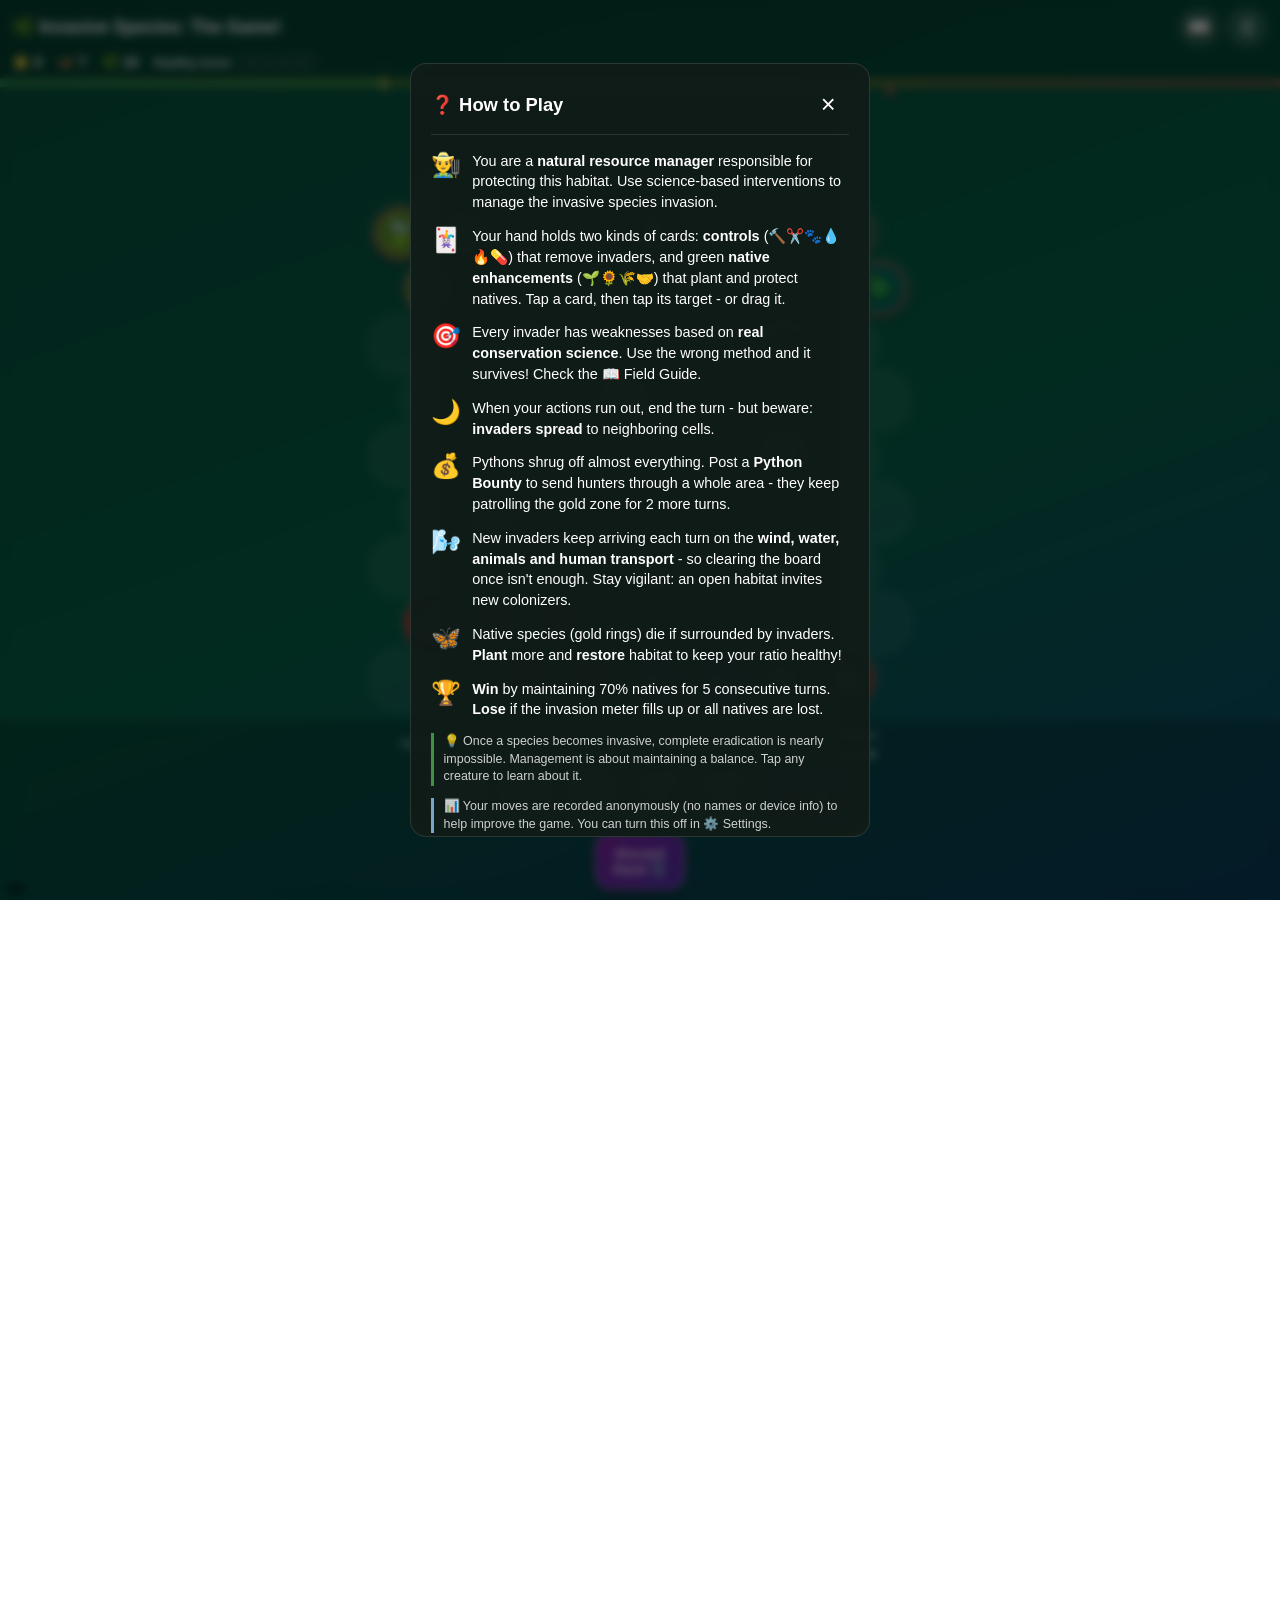
==== commit ecc8acaa: "Anonymous replayable gameplay logs; balance final score; remove feedback form - All random game deci" ====
--- a/index.html
+++ b/index.html
@@ -819,7 +819,6 @@
           <h1>🌿 <span class="title-text">Invasive Species: The Game!</span></h1>
         </div>
         <div class="header-right">
-          <button class="btn-icon" id="btnFeedback" title="Send feedback">💭</button>
           <button class="btn-icon" id="btnGuide" title="Field Guide">📖</button>
           <button class="btn-icon" id="btnMenu" title="Menu">☰</button>
         </div>
@@ -903,31 +902,31 @@
         </div>
         <button class="menu-btn" id="btnHints">💡 Hints: Off</button>
         <button class="menu-btn" id="btnSound">🔊 Sound: On</button>
+        <button class="menu-btn" id="btnResearch">📊 Anonymous play data: On</button>
+        <p style="font-size:0.74rem;opacity:0.8;margin-top:0.4rem;line-height:1.4;">
+          To help improve the game, it records your moves anonymously: no names, device
+          details, location or exact times - only the game's moves, outcome and date.
+        </p>
         <button class="menu-btn" id="btnFullscreen">⛶ Fullscreen</button>
       </div>
     </div>
 
-    <!-- Feedback Overlay -->
-    <div class="overlay" id="feedbackOverlay">
-      <div class="panel" style="max-width: 500px;">
+    <!-- Replay Overlay (researchers: open index.html?replay) -->
+    <div class="overlay" id="replayOverlay">
+      <div class="panel">
         <div class="panel-header">
-          <h2>💭 Send Feedback</h2>
-          <button class="btn-close" data-close="feedbackOverlay">×</button>
+          <h2>▶ Replay a logged game</h2>
+          <button class="btn-close" data-close="replayOverlay">×</button>
         </div>
-        <form id="feedbackForm" action="https://formsubmit.co/harrisonmiles13@gmail.com" method="POST" style="display: flex; flex-direction: column; gap: 0.8rem;">
-          <label style="font-size: 0.9rem;">
-            <span style="opacity: 0.9;">Your name (optional)</span>
-            <input type="text" name="name" placeholder="Your name" style="width: 100%; padding: 0.5rem; margin-top: 0.3rem; border: 1px solid rgba(255,255,255,0.3); background: rgba(255,255,255,0.05); color: white; border-radius: 4px;">
-          </label>
-          <label style="font-size: 0.9rem;">
-            <span style="opacity: 0.9;">Your feedback *</span>
-            <textarea name="message" placeholder="Tell me what you think... bugs, ideas, fun moments, etc." style="width: 100%; padding: 0.5rem; margin-top: 0.3rem; border: 1px solid rgba(255,255,255,0.3); background: rgba(255,255,255,0.05); color: white; border-radius: 4px; font-family: inherit; min-height: 150px; resize: vertical;" required></textarea>
-          </label>
-          <button type="submit" class="menu-btn primary" style="margin-top: 0.4rem;">📧 Send Feedback</button>
-          <p style="font-size: 0.75rem; opacity: 0.7; margin: 0;">Your feedback is sent directly to me and helps me improve the game. ❤️</p>
-        </form>
+        <p style="font-size:0.8rem;opacity:0.85;margin-bottom:0.5rem;">Paste one record from <code>/logs</code> (JSON with <code>seed</code> and <code>moves</code>).</p>
+        <textarea id="replayInput" class="lb-input" style="width:100%;min-height:140px;font-family:monospace;font-size:0.75rem;"></textarea>
+        <label style="display:block;font-size:0.8rem;margin:0.5rem 0;">Step delay (ms):
+          <input id="replaySpeed" class="lb-input" type="number" value="700" min="0" style="width:6rem;display:inline-block;"></label>
+        <button class="menu-btn primary" id="btnReplayGo">▶ Replay</button>
+        <div class="lb-status" id="replayErr"></div>
       </div>
     </div>
+    <div id="replayStatus" style="position:fixed;left:8px;bottom:8px;z-index:600;font-size:0.72rem;background:rgba(0,0,0,0.7);padding:0.2rem 0.5rem;border-radius:0.4rem;pointer-events:none;"></div>
 
     <!-- QR Code Overlay -->
     <div class="overlay" id="qrOverlay">
@@ -991,6 +990,7 @@
         <div class="help-step"><span class="big">🦋</span><span>Native species (gold rings) die if surrounded by invaders. <b>Plant</b> more and <b>restore</b> habitat to keep your ratio healthy!</span></div>
         <div class="help-step"><span class="big">🏆</span><span><b>Win</b> by maintaining 70% natives for 5 consecutive turns. <b>Lose</b> if the invasion meter fills up or all natives are lost.</span></div>
         <div class="eco-note">💡 Once a species becomes invasive, complete eradication is nearly impossible. Management is about maintaining a balance. Tap any creature to learn about it.</div>
+        <div class="eco-note" style="border-left-color:#90CAF9;">📊 Your moves are recorded anonymously (no names or device info) to help improve the game. You can turn this off in ⚙️ Settings.</div>
         <button class="menu-btn primary" data-close="helpOverlay" style="margin-top:0.8rem;">Let's go! 🌿</button>
       </div>
     </div>
@@ -1053,7 +1053,7 @@
     // Final score (wins only - losses don't go on the leaderboard):
     //   speed:   SPEED_PAR / turns played  (a perfect 5-turn win = 1000)
     //   habitat: NATIVE_WEIGHT per native species still alive
-    const SPEED_PAR = 5000, NATIVE_WEIGHT = 40;
+    const SPEED_PAR = 5000, NATIVE_WEIGHT = 37;  // 37: speed and habitat swing real wins equally
     const PTS = { plant: 8, seedPerNative: 6, restoreBase: 12, restorePerNative: 8,
                   community: 10, winBonus: 50, winPerNative: 10,
                   hurricanePerInvader: 10, wildfirePerPlant: 15 };
@@ -1240,11 +1240,28 @@
       return out;
     }
 
-    function pick(arr) { return arr[Math.floor(Math.random() * arr.length)]; }
+    // ===== Seeded randomness ===================================================
+    // Every random game decision (board setup, hands, spread, events, arrivals,
+    // biocontrol, spray) draws from this seeded generator, so a game's seed plus
+    // its move list replays it exactly. Visual effects still use Math.random.
+    let rngState = 1;
+    function seedRng(seed) { rngState = (seed >>> 0) || 1; }
+    function rng() { // mulberry32
+      let t = rngState = (rngState + 0x6D2B79F5) >>> 0;
+      t = Math.imul(t ^ (t >>> 15), t | 1);
+      t ^= t + Math.imul(t ^ (t >>> 7), t | 61);
+      return ((t ^ (t >>> 14)) >>> 0) / 4294967296;
+    }
+    function newSeed() {
+      try { return crypto.getRandomValues(new Uint32Array(1))[0]; }
+      catch (e) { return Math.floor(Math.random() * 4294967296); }
+    }
+
+    function pick(arr) { return arr[Math.floor(rng() * arr.length)]; }
 
     function findCell(pred) {
       for (let k = 0; k < 300; k++) {
-        const i = Math.floor(Math.random() * CELLS);
+        const i = Math.floor(rng() * CELLS);
         if (pred(i)) return i;
       }
       for (let i = 0; i < CELLS; i++) if (pred(i)) return i;
@@ -1298,7 +1315,7 @@
         if (present.length && !hasUseful) {
           // Guarantee at least one control that works on a present invader
           S.hand.push(pick(INVADERS[pick(present)].controls));
-        } else if (Math.random() < 0.3) {
+        } else if (rng() < 0.3) {
           // Mix in a native enhancement card
           S.hand.push(pick(enhanceTypes));
         } else {
@@ -1307,11 +1324,15 @@
       }
     }
 
-    function initGame() {
+    function initGame(seed) {
+      logUpload('abandoned');   // a game left unfinished still tells us something
       bannerQueue.length = 0;
       for (const k in EVENT_FX) delete EVENT_FX[k];
       if (bannerShowing) dismissBanner();
       S = newState();
+      S.seed = (seed == null) ? newSeed() : seed;
+      seedRng(S.seed);
+      logStart();
       setupBoard();
       refillHand();
       render();
@@ -1332,6 +1353,7 @@
         } else {
           toast('🚫 Aim for an <b>invasive species</b> - the ones with <b>red rings</b>.');
         }
+        logMove(['x', type, cellIdx]);  // tried an invalid target (no effect on the game)
         sound('error');
         return false;
       }
@@ -1341,6 +1363,9 @@
         return false;
       }
 
+      const occ = S.field[cellIdx];
+      logMove(['p', handIdx, cellIdx, type, occ ? occ.type : '',
+        (!isEnhance(type) && occ && occ.kind === 'invader') ? (INVADERS[occ.type].controls.includes(type) ? 1 : 0) : -1]);
       S.hand.splice(handIdx, 1);
       S.selected = null;
       S.plays--;
@@ -1438,7 +1463,7 @@
           if (S.field[adjIdx]) {
             if (S.field[adjIdx].kind === 'invader' && S.field[adjIdx].type === cell.type) {
               toRemove.push(adjIdx);
-            } else if (S.field[adjIdx].kind === 'native' && Math.random() < SPRAY_NATIVE_RISK) {
+            } else if (S.field[adjIdx].kind === 'native' && rng() < SPRAY_NATIVE_RISK) {
               damagedNatives.push(adjIdx);
             }
           }
@@ -1465,7 +1490,7 @@
           if (S.field[i] && S.field[i].kind === 'invader' && S.field[i].type === cell.type) pop.push(i);
         }
         for (const i of pop) {
-          if (i !== cellIdx && Math.random() >= BIO_KILL_CHANCE) continue;  // survivor
+          if (i !== cellIdx && rng() >= BIO_KILL_CHANCE) continue;  // survivor
           S.field[i] = null;
           S.newInvaders.delete(i);
           burst(i, '#4CAF50');
@@ -1588,8 +1613,9 @@
       }
     }
 
-    function endTurn() {
+    function endTurn(fromDiscard) {
       if (S.over || S.invasivePhaseActive) return;  // Prevent multiple clicks
+      if (!fromDiscard) logMove(['end']);
       S.selected = null;
       S.invasivePhaseActive = true;  // Lock out further clicks
       clearFreshFlags();
@@ -1605,7 +1631,7 @@
         if (S.newInvaders.has(i)) continue;
 
         const sp = INVADERS[S.field[i].type];
-        if (Math.random() < sp.spread) {
+        if (rng() < sp.spread) {
           // Exclude both empty AND cells already targeted by spreads this turn
           const empties = neighbors(i).filter(n => !S.field[n] && !spreadTargets.has(n));
           if (empties.length) {
@@ -1656,6 +1682,7 @@
     function passAction() {
       // Single player: just decrement plays locally
       if (S.over || S.invasivePhaseActive || S.plays <= 0) return;
+      logMove(['pass']);
       S.plays--;
       sound('select');
       render();
@@ -1664,13 +1691,14 @@
     function discardHand() {
       // Single player: discard all cards and end turn
       if (S.over || S.invasivePhaseActive || S.hand.length === 0) return;
+      logMove(['disc']);
       S.hand = [];
       S.plays = 0;
       S.selected = null;
       sound('select');
       toast('🗑️ Hand discarded. Turn ending...');
       render();
-      setTimeout(() => endTurn(), 800);
+      setTimeout(() => endTurn(true), 800);
     }
 
     // ===== Turn-end helpers =====================================================
@@ -1707,12 +1735,12 @@
 
     // Random disturbance: hurricane or wildfire strikes random cells.
     function rollRandomEvent() {
-      if (Math.random() >= RANDOM_EVENT_CHANCE) return null;
-      const kind = Math.random() < 0.5 ? 'hurricane' : 'wildfire';
+      if (rng() >= RANDOM_EVENT_CHANCE) return null;
+      const kind = rng() < 0.5 ? 'hurricane' : 'wildfire';
       const hits = Math.max(2, Math.floor(CELLS * (kind === 'hurricane' ? 0.15 : 0.12)));
       const ev = { kind, cells: [], invaders: 0, plants: 0, natives: 0, score: 0 };
       for (let k = 0; k < hits; k++) {
-        const idx = Math.floor(Math.random() * CELLS);
+        const idx = Math.floor(rng() * CELLS);
         const occ = S.field[idx];
         ev.cells.push(idx);
         if (!occ) continue;
@@ -1764,11 +1792,11 @@
       let chance = INTRO_BASE_CHANCE;
       if (invCount === 0) chance = 1.0;
       else if (invCount <= 2) chance = 0.7;
-      if (Math.random() >= chance) return null;
+      if (rng() >= chance) return null;
 
       // Occasionally a second propagule arrives later in the game.
       let count = 1;
-      if (invCount <= 2 && S.turn >= 4 && Math.random() < 0.35) count = 2;
+      if (invCount <= 2 && S.turn >= 4 && rng() < 0.35) count = 2;
 
       const arrivals = [];
       for (let n = 0; n < count; n++) {
@@ -1991,6 +2019,7 @@
         `<span>⭐ ${S.score} points</span>` +
         (S.bounties ? `<span>💰 ${S.bounties} python bounties</span>` : '');
       lbPrepare(won, fs, turns);
+      logUpload(won ? 'win' : 'loss', fs);
 
       const recap = Object.keys(INVADERS)
         .filter(t => S.removed[t] || invaderCells().some(i => S.field[i].type === t))
@@ -2848,21 +2877,100 @@
       document.getElementById('lbName').addEventListener('keydown', e => { if (e.key === 'Enter') lbPost(); });
     }
 
+    // ===== Anonymous gameplay logs (for studying how people play) ============
+    // One record per game, sent to /logs in the same database as the
+    // leaderboard. Deliberately NOT collected: names, room codes, device or
+    // browser IDs, user agent, screen size, location, exact times. A record
+    // holds only the game version, the UTC day, the game's random seed, the
+    // outcome and the move list, so it cannot be linked back to a person or to
+    // a leaderboard entry. Players can switch it off in Settings.
+    //
+    // Move format (each ends with the seconds since the previous move):
+    //   ['p', handIdx, cellIdx, card, targetType, correct, t]  play a card
+    //        correct: 1 right control, 0 wrong control, -1 not a control
+    //   ['x', card, cellIdx, t]  tapped an invalid target (no effect)
+    //   ['pass', t]  ['disc', t]  ['end', t]
+    // With the seed, the move list replays the game exactly (see ?replay).
+    const GAME_VERSION = '2026.11.1';  // bump whenever rules change, so replays use matching rules
+    const LOG = { moves: [], last: 0, done: true, off: false };
+    let researchOn = true;
+    try { researchOn = localStorage.getItem('nd-research') !== 'off'; } catch (e) {}
+
+    function logStart() {
+      LOG.moves = []; LOG.last = performance.now(); LOG.done = false;
+    }
+    function logMove(m) {
+      if (LOG.off || LOG.done) return;
+      const now = performance.now();
+      m.push(Math.round((now - LOG.last) / 100) / 10);
+      LOG.last = now;
+      LOG.moves.push(m);
+    }
+    function logRecord(outcome, fs) {
+      const rec = {
+        v: GAME_VERSION,
+        day: new Date().toISOString().slice(0, 10),
+        seed: S.seed,
+        outcome,
+        turns: turnsPlayed(),
+        natives: nativeCells().length,
+        invaders: invaderCells().length,
+        moves: LOG.moves
+      };
+      if (fs) rec.final = fs.total;
+      return rec;
+    }
+    // Upload once per game. Abandoned games need at least one move to be worth keeping.
+    function logUpload(outcome, fs, beacon) {
+      if (LOG.off || LOG.done || !S) return;
+      if (outcome === 'abandoned' && !LOG.moves.length) { LOG.done = true; return; }
+      LOG.done = true;
+      if (!researchOn || !LB_URL) return;
+      const body = JSON.stringify(logRecord(outcome, fs));
+      const url = `${LB_URL}/logs.json`;
+      try {
+        if (beacon && navigator.sendBeacon) navigator.sendBeacon(url, body);
+        else fetch(url, { method: 'POST', body, keepalive: true }).catch(() => {});
+      } catch (e) { /* offline: drop it */ }
+    }
+
+    function updateResearchBtn() {
+      document.getElementById('btnResearch').textContent =
+        researchOn ? '📊 Anonymous play data: On' : '📊 Anonymous play data: Off';
+    }
+
+    // ===== Replay a logged game (researchers): open index.html?replay ========
+    const sleep = ms => new Promise(r => setTimeout(r, ms));
+    async function waitIdle() {
+      while (S.invasivePhaseActive && !S.over) await sleep(50);
+    }
+    async function replayGame(rec, stepMs) {
+      if (rec.v !== GAME_VERSION) {
+        toast(`⚠️ This log is from version ${rec.v}; this build is ${GAME_VERSION}. The replay may diverge.`, 4000);
+        await sleep(1500);
+      }
+      LOG.off = true;
+      closeOverlay('replayOverlay');
+      initGame(rec.seed);
+      const status = document.getElementById('replayStatus');
+      for (let k = 0; k < rec.moves.length && !S.over; k++) {
+        const m = rec.moves[k];
+        status.textContent = `▶ Replay ${k + 1}/${rec.moves.length} · turn ${S.turn} · ${m.slice(0, -1).join(' ')}`;
+        await sleep(stepMs);
+        if (m[0] === 'p') playCard(m[1], m[2]);
+        else if (m[0] === 'pass') passAction();
+        else if (m[0] === 'disc') { discardHand(); await sleep(900); }
+        else if (m[0] === 'end') endTurn();
+        await waitIdle();
+      }
+      const ok = S.over ? (S.healthyTurns >= WIN_TURNS ? 'win' : 'loss') : 'abandoned';
+      status.textContent = `■ Replay finished: ${ok} after ${turnsPlayed()} turns` +
+        (ok === rec.outcome && turnsPlayed() === rec.turns ? ' ✓ matches the log' : ` ⚠️ log says ${rec.outcome} after ${rec.turns}`);
+      LOG.off = false;
+    }
+
     function bindUI() {
       document.getElementById('btnMenu').addEventListener('click', () => openOverlay('menuOverlay'));
-      document.getElementById('btnFeedback').addEventListener('click', () => openOverlay('feedbackOverlay'));
-      document.getElementById('feedbackForm')?.addEventListener('submit', (e) => {
-        const form = document.getElementById('feedbackForm');
-        const text = form.querySelector('textarea').value;
-        if (!text.trim()) return;  // require message
-        // FormSubmit will handle the POST; show a success toast after a short delay
-        setTimeout(() => {
-          toast('💭 Feedback sent! Thanks for helping me improve the game!', 3000);
-          document.getElementById('feedbackForm').reset();
-          closeOverlay('feedbackOverlay');
-        }, 500);
-      });
-
       // Balance meter tooltip on click
       document.getElementById('invasionMeter')?.addEventListener('click', (e) => {
         const invCount = invaderCells().length;
@@ -2938,6 +3046,23 @@
         updateHintsBtn();
         sound('select');
       });
+      document.getElementById('btnResearch').addEventListener('click', () => {
+        researchOn = !researchOn;
+        try { localStorage.setItem('nd-research', researchOn ? 'on' : 'off'); } catch (e) {}
+        updateResearchBtn();
+        sound('select');
+      });
+      document.getElementById('btnReplayGo').addEventListener('click', () => {
+        let rec = null;
+        try { rec = JSON.parse(document.getElementById('replayInput').value); } catch (e) {}
+        if (!rec || typeof rec.seed !== 'number' || !rec.moves) {
+          document.getElementById('replayErr').textContent = 'That doesn\'t look like a game log.';
+          document.getElementById('replayErr').className = 'lb-status err';
+          return;
+        }
+        if (!Array.isArray(rec.moves)) rec.moves = Object.values(rec.moves);  // Firebase may return an object
+        replayGame(rec, Math.max(0, +document.getElementById('replaySpeed').value || 0));
+      });
       document.getElementById('btnSound').addEventListener('click', () => {
         soundOn = !soundOn;
         try { localStorage.setItem('nd-sound', soundOn ? 'on' : 'off'); } catch (e) {}
@@ -2991,10 +3116,18 @@
       buildScience();
       updateHintsBtn();
       updateSoundBtn();
+      updateResearchBtn();
       initGame();
       openOverlay('helpOverlay');  // Show tutorial on every game start
+      if (new URLSearchParams(location.search).has('replay')) {
+        closeOverlay('helpOverlay');
+        openOverlay('replayOverlay');
+      }
 
     });
+
+    // Leaving mid-game: send what we have as an abandoned game
+    window.addEventListener('pagehide', () => logUpload('abandoned', null, true));
 
     // Warn on accidental refresh during active game
     window.addEventListener('beforeunload', (e) => {
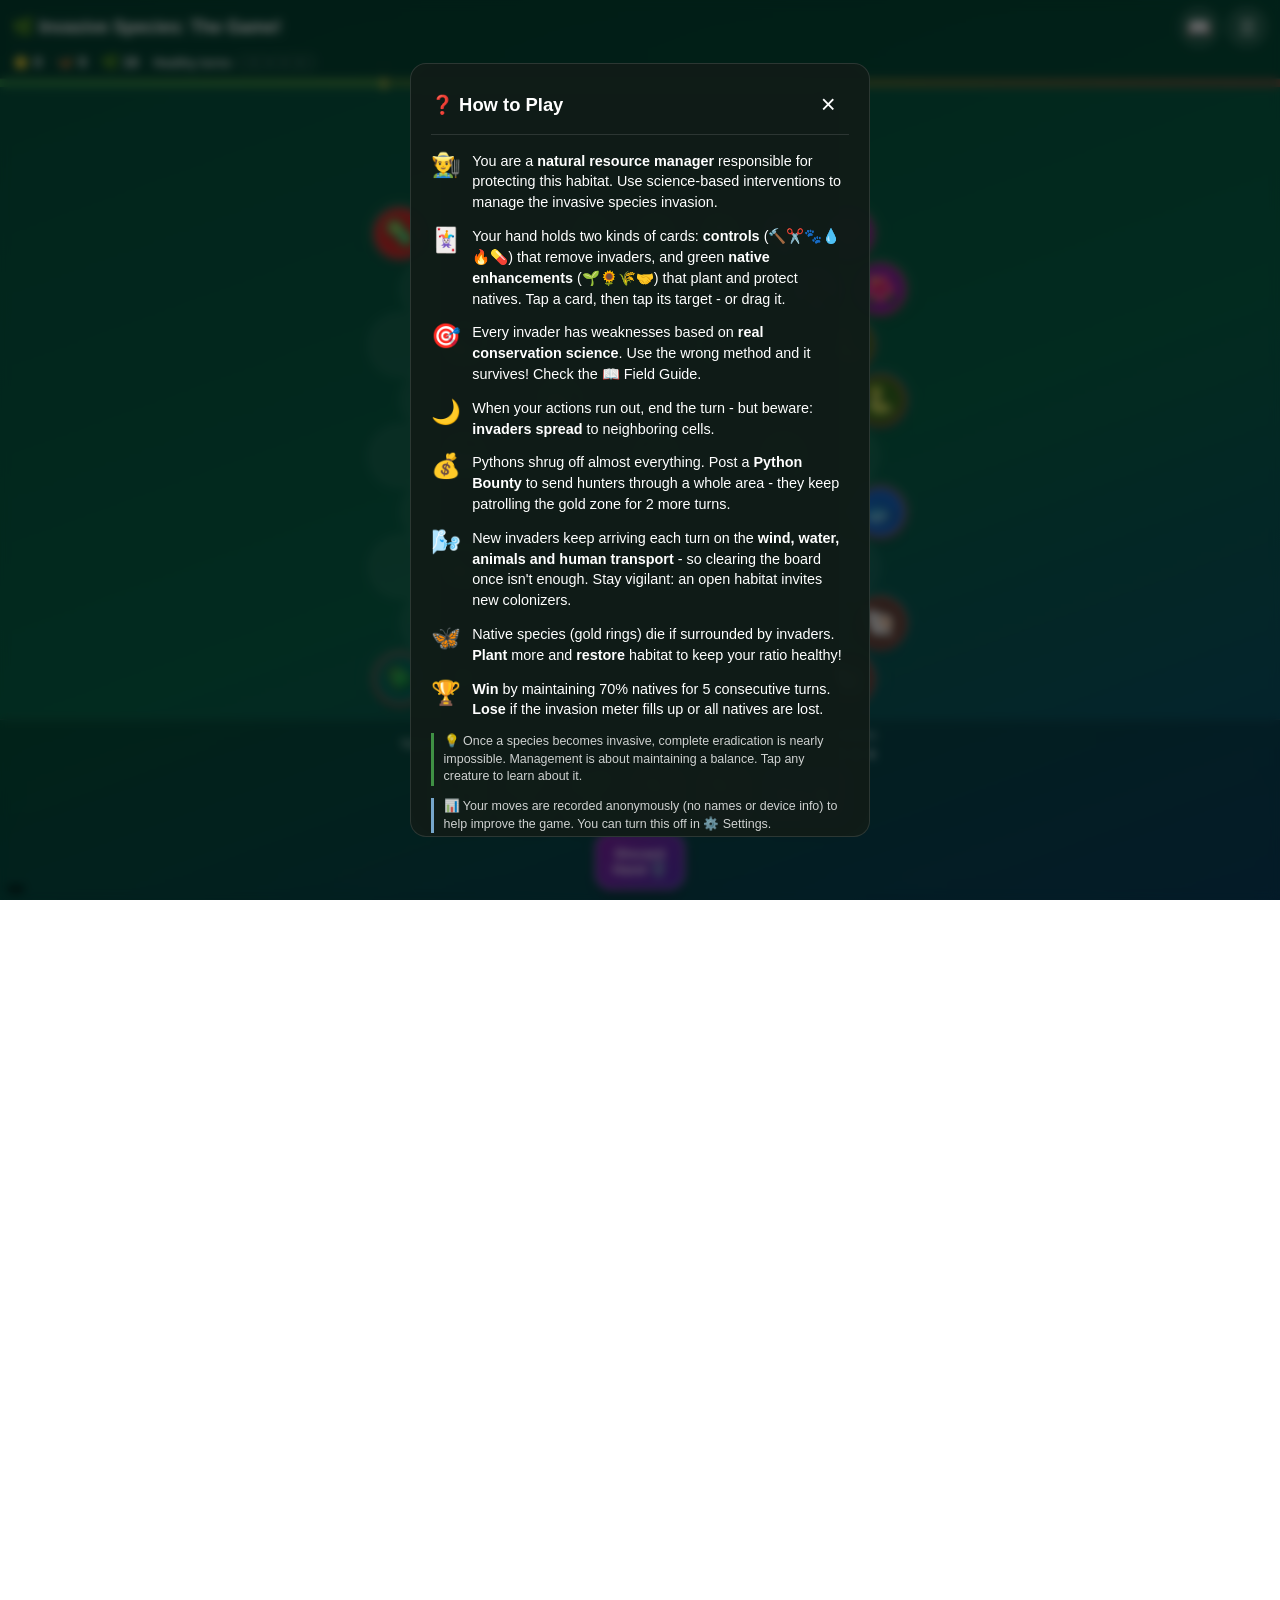
==== commit e49fec06: "Fix leaderboard empty state, board jump, replay posting, and external QR service - Projector board e" ====
--- a/index.html
+++ b/index.html
@@ -497,6 +497,8 @@
       align-items: center;
       gap: 0.5rem;
       flex-wrap: wrap;
+      align-content: center;
+      min-height: calc(2 * 58px + 0.5rem);
       max-width: 480px;
       margin: 0 auto;
     }
@@ -790,6 +792,7 @@
       .btn-icon { width: 2.4rem; height: 2.4rem; }
       .card { width: 52px; height: 52px; font-size: 1.35rem; }
       .btn-endturn { min-height: 52px; }
+      .hand-row { min-height: calc(2 * 52px + 0.5rem); }
     }
 
     /* Short landscape phones: hand docks to the side */
@@ -805,7 +808,7 @@
         padding: 0.5rem;
         overflow-y: auto;
       }
-      .hand-row { gap: 0.4rem; }
+      .hand-row { gap: 0.4rem; min-height: 0; }
       .app-header { padding: 0.25rem 0.6rem; }
     }
   </style>
@@ -936,7 +939,7 @@
           <button class="btn-close" data-close="qrOverlay">×</button>
         </div>
         <p style="font-size: 0.9rem; margin-bottom: 1rem; opacity: 0.9;">Share this QR code to invite others to play!</p>
-        <img id="qrCodeImage" src="https://api.qrserver.com/v1/create-qr-code/?size=280x280&data=https%3A%2F%2Fharrisonmiles13.github.io%2Finvasive-species-the-game%2F" style="width: 280px; height: 280px; border: 3px solid rgba(255,255,255,0.3); border-radius: 8px; margin-bottom: 1rem;">
+        <img id="qrCodeImage" alt="QR code to open the game" style="width: 280px; height: 280px; border: 3px solid rgba(255,255,255,0.3); border-radius: 8px; margin-bottom: 1rem;">
         <p style="font-size: 0.8rem; opacity: 0.7;">https://harrisonmiles13.github.io/invasive-species-the-game/</p>
       </div>
     </div>
@@ -1018,6 +1021,7 @@
     </div>
   </div>
 
+  <script src="qrcode.min.js"></script>
   <script src="leaderboard-config.js"></script>
   <script>
     'use strict';
@@ -2829,7 +2833,7 @@
     function lbPrepare(won, fs, turns) {
       const box = document.getElementById('lbPost');
       lbEntry = null; lbPosted = false;
-      if (!LB_URL || !won) { box.style.display = 'none'; return; }
+      if (!LB_URL || !won || LOG.off) { box.style.display = 'none'; return; }
       lbEntry = { score: fs.total, won: true, turns, natives: nativeCells().length };
       if (LB_SESSION) lbEntry.session = LB_SESSION;
       let saved = '';
@@ -3110,6 +3114,12 @@
       }
 
       bindUI();
+      try {
+        const q = qrcode(0, 'M');
+        q.addData('https://harrisonmiles13.github.io/invasive-species-the-game/');
+        q.make();
+        document.getElementById('qrCodeImage').src = q.createDataURL(8, 4);
+      } catch (e) {}
       lbInit();
       buildGuide();
       buildGlossary();
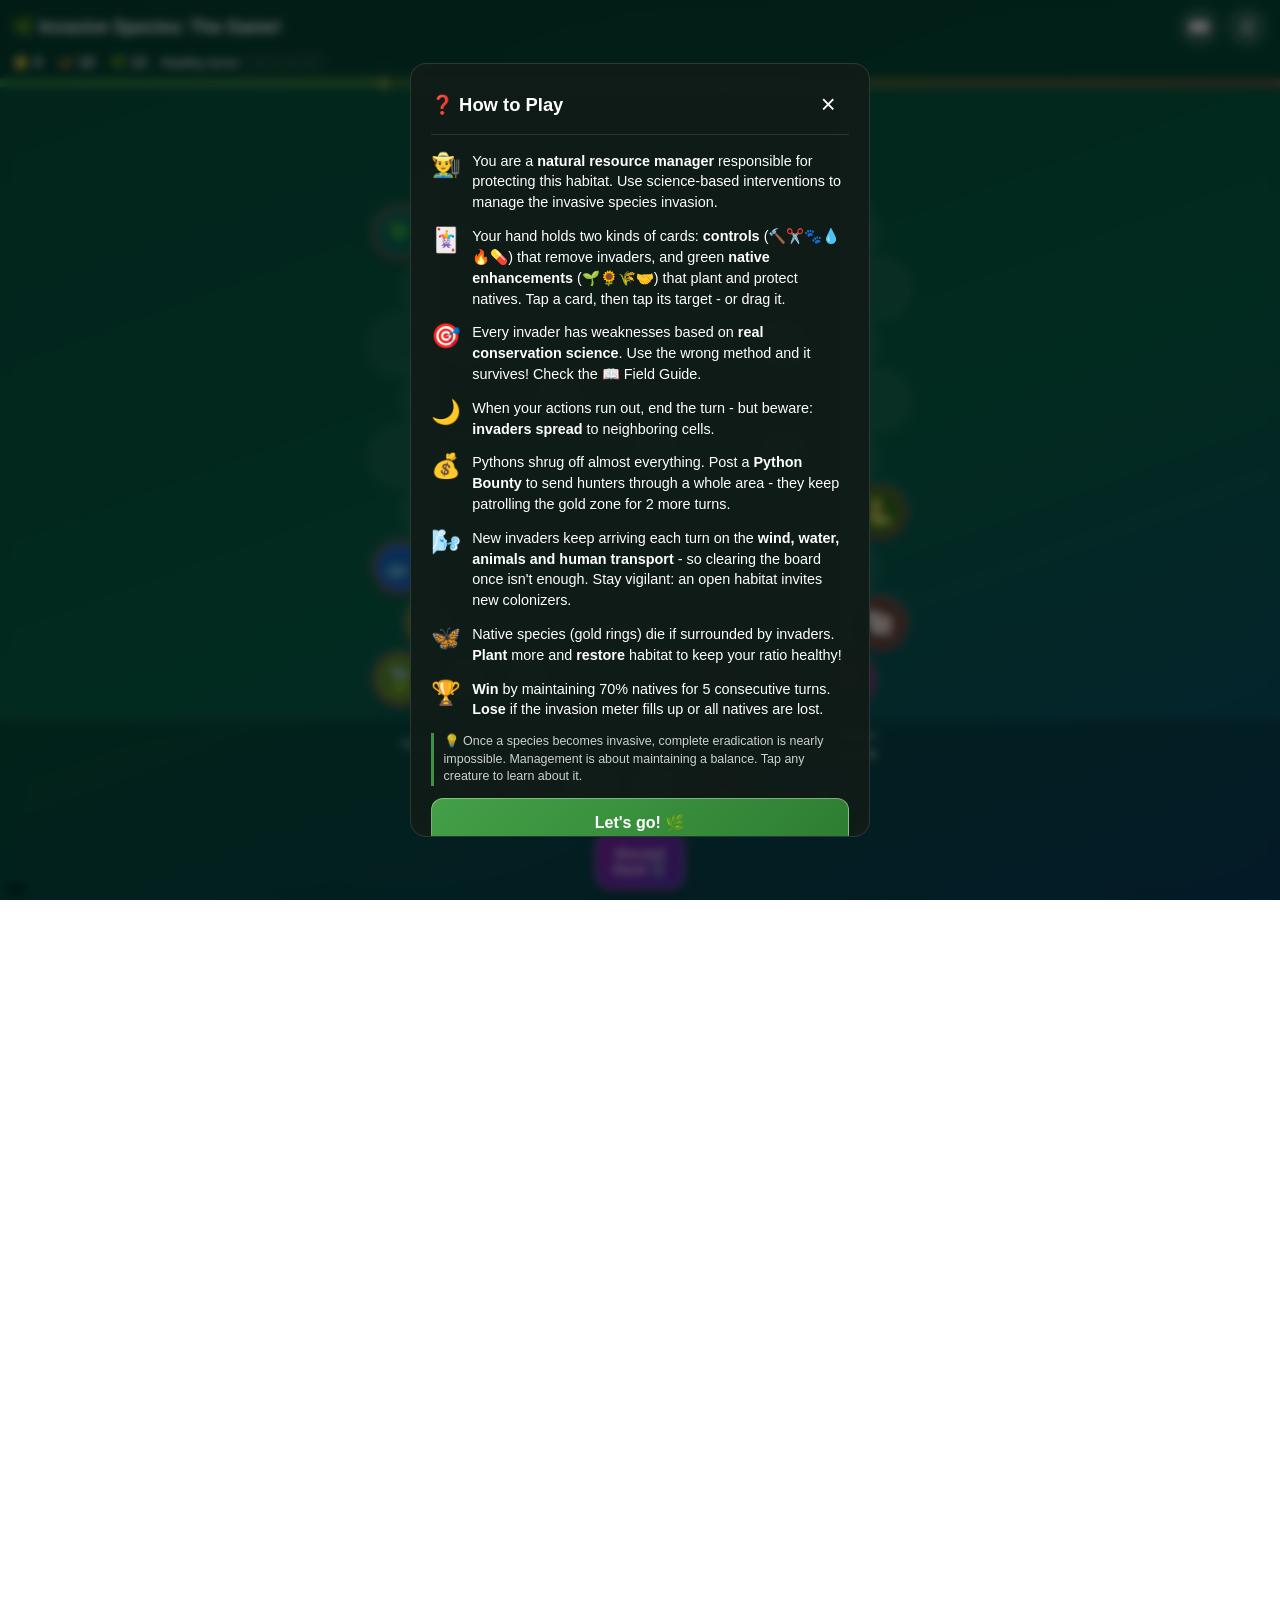
==== commit 7fa42d1f: "Turn off anonymous gameplay log uploads by default Adds window.GAMEPLAY_LOGS (false) to leaderboard-" ====
--- a/index.html
+++ b/index.html
@@ -497,8 +497,6 @@
       align-items: center;
       gap: 0.5rem;
       flex-wrap: wrap;
-      align-content: center;
-      min-height: calc(2 * 58px + 0.5rem);
       max-width: 480px;
       margin: 0 auto;
     }
@@ -792,7 +790,6 @@
       .btn-icon { width: 2.4rem; height: 2.4rem; }
       .card { width: 52px; height: 52px; font-size: 1.35rem; }
       .btn-endturn { min-height: 52px; }
-      .hand-row { min-height: calc(2 * 52px + 0.5rem); }
     }
 
     /* Short landscape phones: hand docks to the side */
@@ -808,7 +805,7 @@
         padding: 0.5rem;
         overflow-y: auto;
       }
-      .hand-row { gap: 0.4rem; min-height: 0; }
+      .hand-row { gap: 0.4rem; }
       .app-header { padding: 0.25rem 0.6rem; }
     }
   </style>
@@ -939,7 +936,7 @@
           <button class="btn-close" data-close="qrOverlay">×</button>
         </div>
         <p style="font-size: 0.9rem; margin-bottom: 1rem; opacity: 0.9;">Share this QR code to invite others to play!</p>
-        <img id="qrCodeImage" alt="QR code to open the game" style="width: 280px; height: 280px; border: 3px solid rgba(255,255,255,0.3); border-radius: 8px; margin-bottom: 1rem;">
+        <img id="qrCodeImage" src="https://api.qrserver.com/v1/create-qr-code/?size=280x280&data=https%3A%2F%2Fharrisonmiles13.github.io%2Finvasive-species-the-game%2F" style="width: 280px; height: 280px; border: 3px solid rgba(255,255,255,0.3); border-radius: 8px; margin-bottom: 1rem;">
         <p style="font-size: 0.8rem; opacity: 0.7;">https://harrisonmiles13.github.io/invasive-species-the-game/</p>
       </div>
     </div>
@@ -993,7 +990,7 @@
         <div class="help-step"><span class="big">🦋</span><span>Native species (gold rings) die if surrounded by invaders. <b>Plant</b> more and <b>restore</b> habitat to keep your ratio healthy!</span></div>
         <div class="help-step"><span class="big">🏆</span><span><b>Win</b> by maintaining 70% natives for 5 consecutive turns. <b>Lose</b> if the invasion meter fills up or all natives are lost.</span></div>
         <div class="eco-note">💡 Once a species becomes invasive, complete eradication is nearly impossible. Management is about maintaining a balance. Tap any creature to learn about it.</div>
-        <div class="eco-note" style="border-left-color:#90CAF9;">📊 Your moves are recorded anonymously (no names or device info) to help improve the game. You can turn this off in ⚙️ Settings.</div>
+        <div class="eco-note" id="logNotice" style="border-left-color:#90CAF9;">📊 Your moves are recorded anonymously (no names or device info) to help improve the game. You can turn this off in ⚙️ Settings.</div>
         <button class="menu-btn primary" data-close="helpOverlay" style="margin-top:0.8rem;">Let's go! 🌿</button>
       </div>
     </div>
@@ -1021,7 +1018,6 @@
     </div>
   </div>
 
-  <script src="qrcode.min.js"></script>
   <script src="leaderboard-config.js"></script>
   <script>
     'use strict';
@@ -2833,7 +2829,7 @@
     function lbPrepare(won, fs, turns) {
       const box = document.getElementById('lbPost');
       lbEntry = null; lbPosted = false;
-      if (!LB_URL || !won || LOG.off) { box.style.display = 'none'; return; }
+      if (!LB_URL || !won) { box.style.display = 'none'; return; }
       lbEntry = { score: fs.total, won: true, turns, natives: nativeCells().length };
       if (LB_SESSION) lbEntry.session = LB_SESSION;
       let saved = '';
@@ -2897,6 +2893,7 @@
     // With the seed, the move list replays the game exactly (see ?replay).
     const GAME_VERSION = '2026.11.1';  // bump whenever rules change, so replays use matching rules
     const LOG = { moves: [], last: 0, done: true, off: false };
+    const LOGS_ON = window.GAMEPLAY_LOGS === true;
     let researchOn = true;
     try { researchOn = localStorage.getItem('nd-research') !== 'off'; } catch (e) {}
 
@@ -2929,7 +2926,7 @@
       if (LOG.off || LOG.done || !S) return;
       if (outcome === 'abandoned' && !LOG.moves.length) { LOG.done = true; return; }
       LOG.done = true;
-      if (!researchOn || !LB_URL) return;
+      if (!LOGS_ON || !researchOn || !LB_URL) return;
       const body = JSON.stringify(logRecord(outcome, fs));
       const url = `${LB_URL}/logs.json`;
       try {
@@ -2941,6 +2938,8 @@
     function updateResearchBtn() {
       document.getElementById('btnResearch').textContent =
         researchOn ? '📊 Anonymous play data: On' : '📊 Anonymous play data: Off';
+      document.getElementById('btnResearch').style.display = LOGS_ON ? '' : 'none';
+      document.getElementById('logNotice').style.display = LOGS_ON ? '' : 'none';
     }
 
     // ===== Replay a logged game (researchers): open index.html?replay ========
@@ -3114,12 +3113,6 @@
       }
 
       bindUI();
-      try {
-        const q = qrcode(0, 'M');
-        q.addData('https://harrisonmiles13.github.io/invasive-species-the-game/');
-        q.make();
-        document.getElementById('qrCodeImage').src = q.createDataURL(8, 4);
-      } catch (e) {}
       lbInit();
       buildGuide();
       buildGlossary();
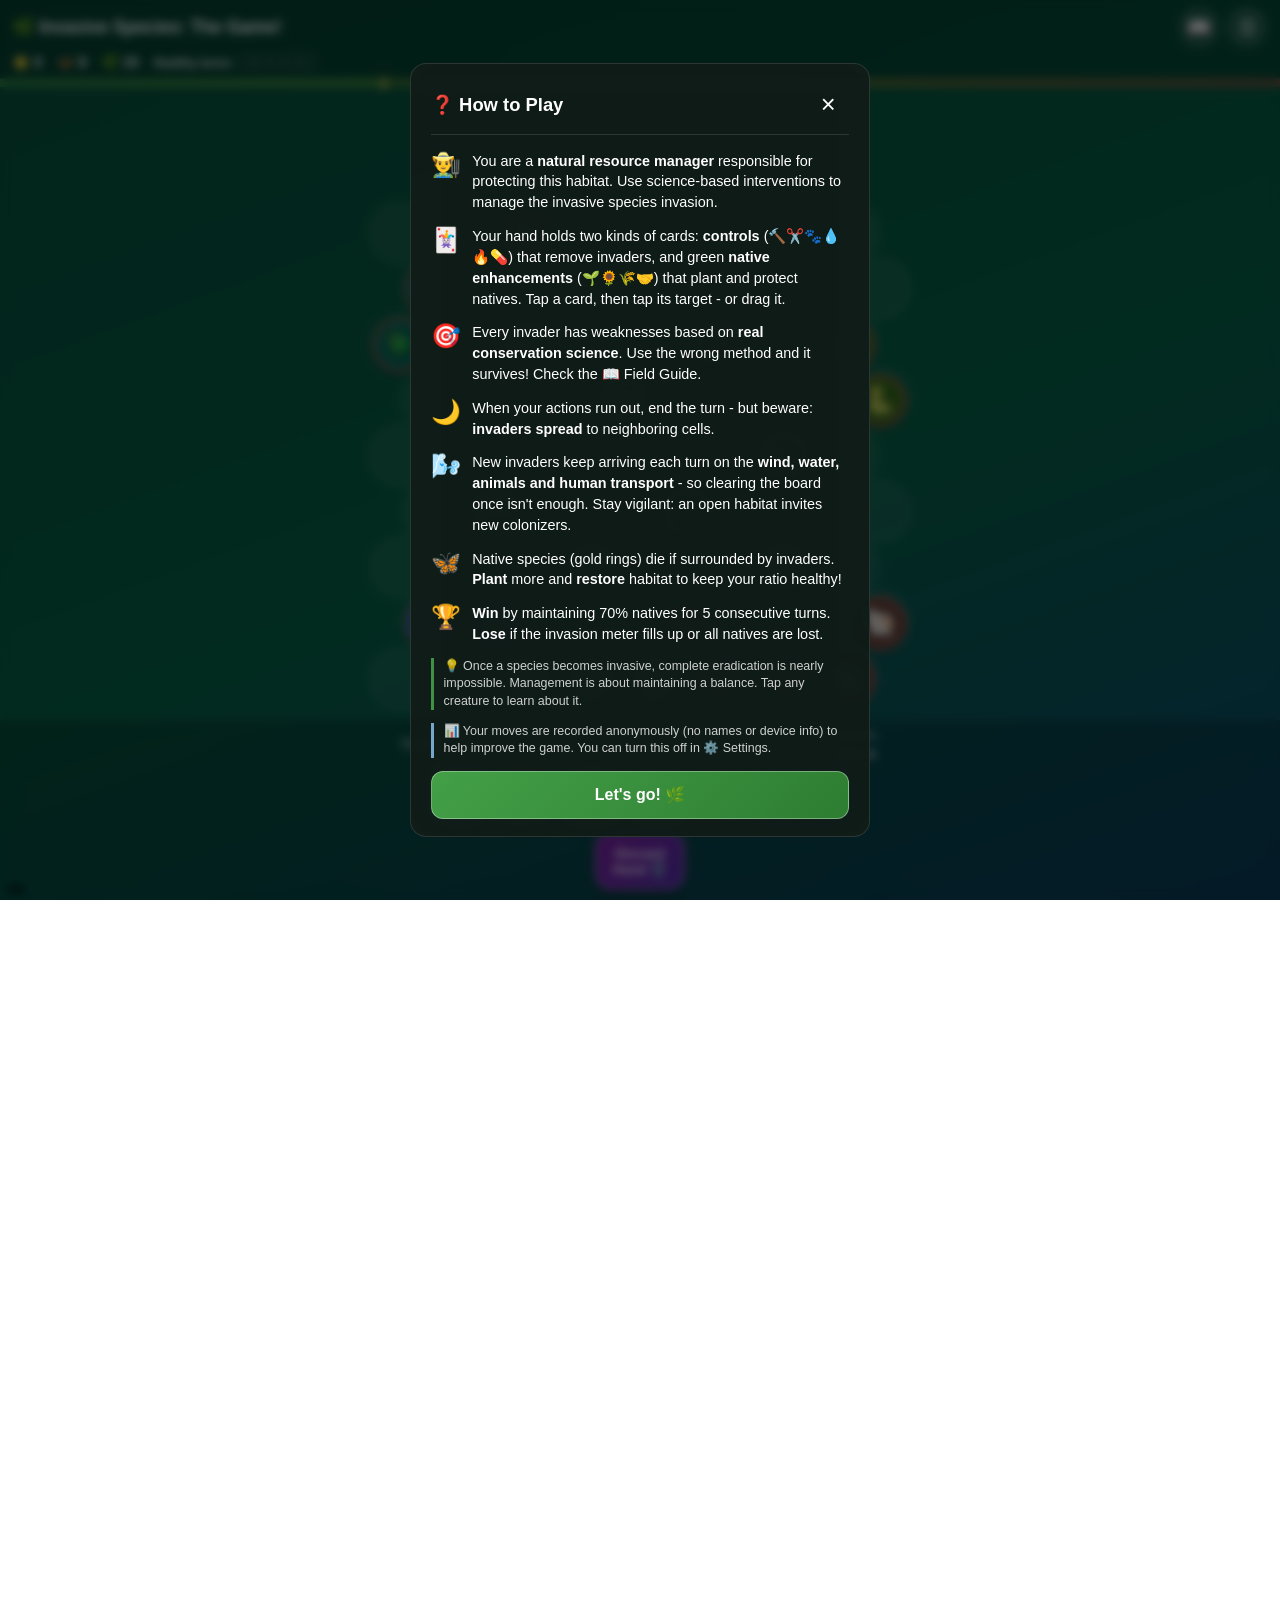
==== commit 0976a271: "Remove the Python Bounty step from How to Play Co-Authored-By: Claude Opus 5.5 <noreply@anthropic.co" ====
--- a/index.html
+++ b/index.html
@@ -985,12 +985,11 @@
         <div class="help-step"><span class="big">🃏</span><span>Your hand holds two kinds of cards: <b>controls</b> (🔨✂️🐾💧🔥💊) that remove invaders, and green <b>native enhancements</b> (🌱🌻🌾🤝) that plant and protect natives. Tap a card, then tap its target - or drag it.</span></div>
         <div class="help-step"><span class="big">🎯</span><span>Every invader has weaknesses based on <b>real conservation science</b>. Use the wrong method and it survives! Check the 📖 Field Guide.</span></div>
         <div class="help-step"><span class="big">🌙</span><span>When your actions run out, end the turn - but beware: <b>invaders spread</b> to neighboring cells.</span></div>
-        <div class="help-step"><span class="big">💰</span><span>Pythons shrug off almost everything. Post a <b>Python Bounty</b> to send hunters through a whole area - they keep patrolling the gold zone for 2 more turns.</span></div>
         <div class="help-step"><span class="big">🌬️</span><span>New invaders keep arriving each turn on the <b>wind, water, animals and human transport</b> - so clearing the board once isn't enough. Stay vigilant: an open habitat invites new colonizers.</span></div>
         <div class="help-step"><span class="big">🦋</span><span>Native species (gold rings) die if surrounded by invaders. <b>Plant</b> more and <b>restore</b> habitat to keep your ratio healthy!</span></div>
         <div class="help-step"><span class="big">🏆</span><span><b>Win</b> by maintaining 70% natives for 5 consecutive turns. <b>Lose</b> if the invasion meter fills up or all natives are lost.</span></div>
         <div class="eco-note">💡 Once a species becomes invasive, complete eradication is nearly impossible. Management is about maintaining a balance. Tap any creature to learn about it.</div>
-        <div class="eco-note" id="logNotice" style="border-left-color:#90CAF9;">📊 Your moves are recorded anonymously (no names or device info) to help improve the game. You can turn this off in ⚙️ Settings.</div>
+        <div class="eco-note" style="border-left-color:#90CAF9;">📊 Your moves are recorded anonymously (no names or device info) to help improve the game. You can turn this off in ⚙️ Settings.</div>
         <button class="menu-btn primary" data-close="helpOverlay" style="margin-top:0.8rem;">Let's go! 🌿</button>
       </div>
     </div>
@@ -2893,7 +2892,6 @@
     // With the seed, the move list replays the game exactly (see ?replay).
     const GAME_VERSION = '2026.11.1';  // bump whenever rules change, so replays use matching rules
     const LOG = { moves: [], last: 0, done: true, off: false };
-    const LOGS_ON = window.GAMEPLAY_LOGS === true;
     let researchOn = true;
     try { researchOn = localStorage.getItem('nd-research') !== 'off'; } catch (e) {}
 
@@ -2926,7 +2924,7 @@
       if (LOG.off || LOG.done || !S) return;
       if (outcome === 'abandoned' && !LOG.moves.length) { LOG.done = true; return; }
       LOG.done = true;
-      if (!LOGS_ON || !researchOn || !LB_URL) return;
+      if (!researchOn || !LB_URL) return;
       const body = JSON.stringify(logRecord(outcome, fs));
       const url = `${LB_URL}/logs.json`;
       try {
@@ -2938,8 +2936,6 @@
     function updateResearchBtn() {
       document.getElementById('btnResearch').textContent =
         researchOn ? '📊 Anonymous play data: On' : '📊 Anonymous play data: Off';
-      document.getElementById('btnResearch').style.display = LOGS_ON ? '' : 'none';
-      document.getElementById('logNotice').style.display = LOGS_ON ? '' : 'none';
     }
 
     // ===== Replay a logged game (researchers): open index.html?replay ========
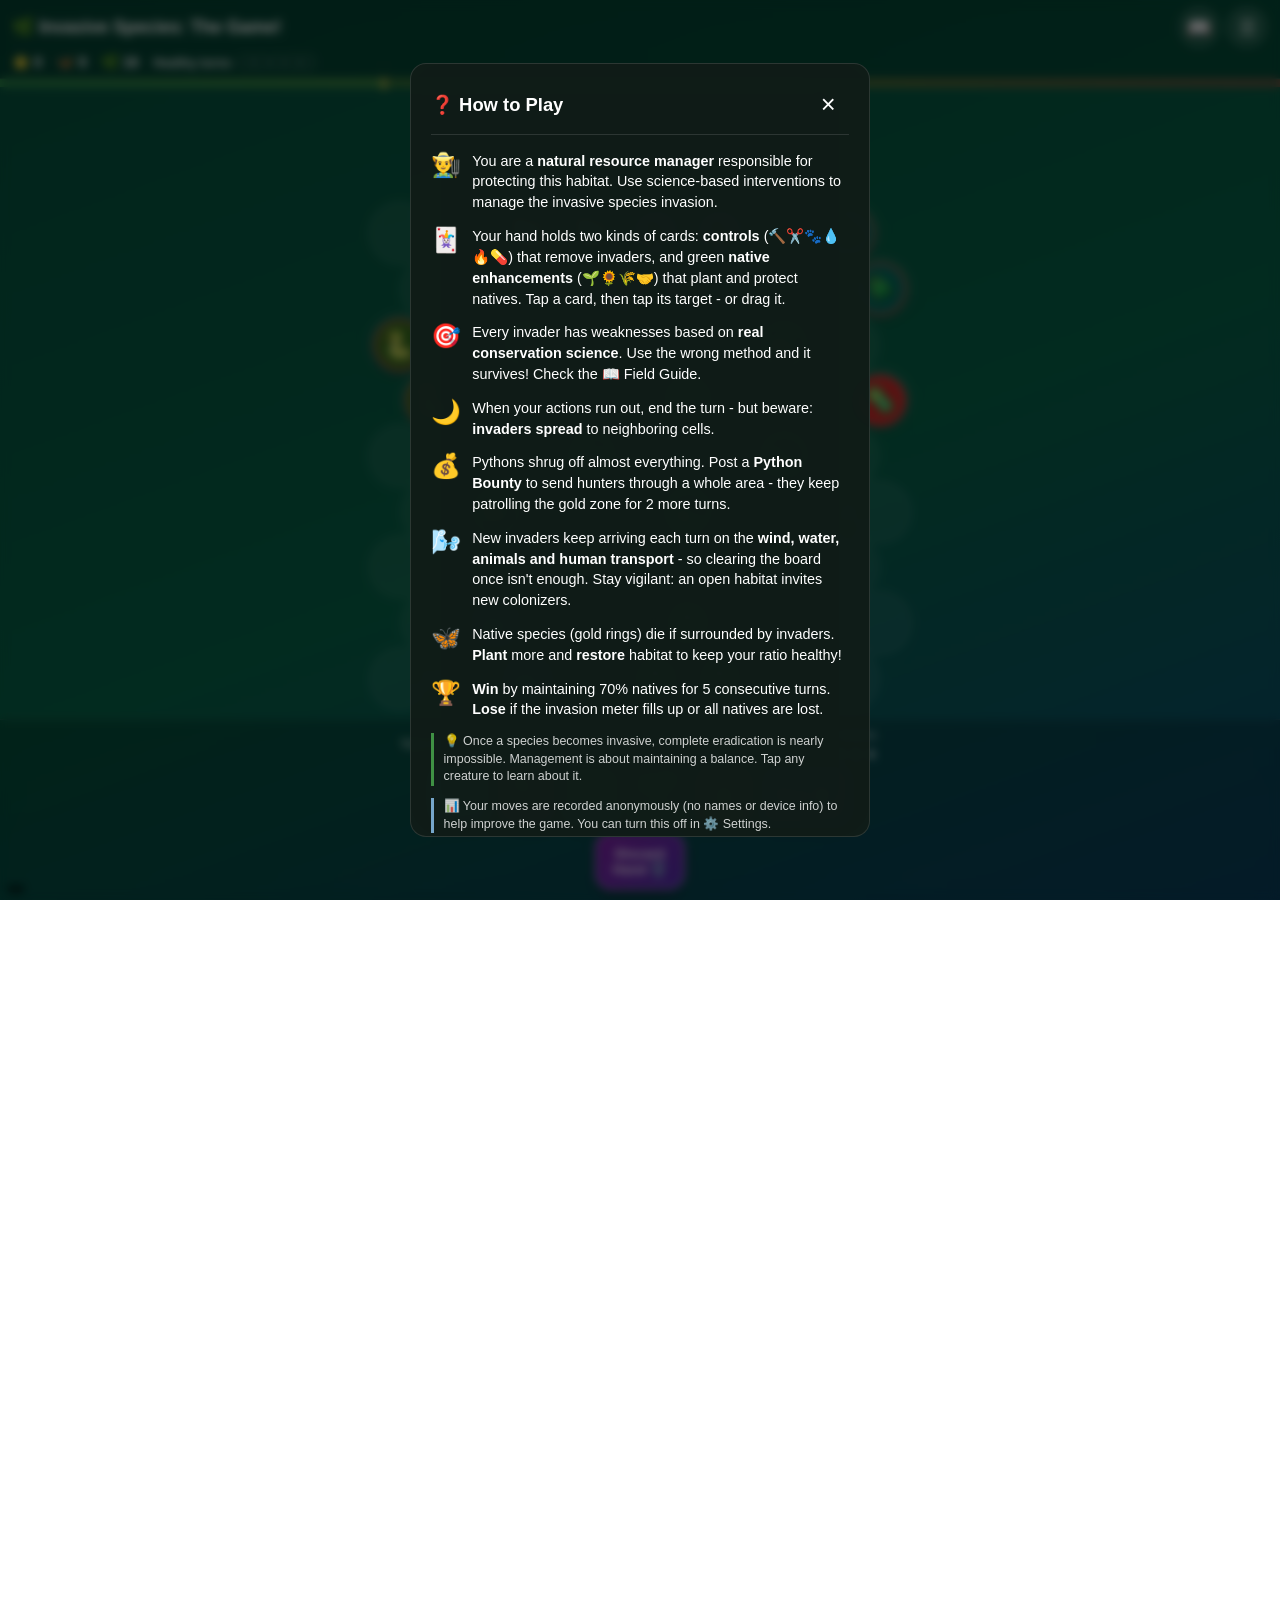
==== commit a327c21c: "Merge pull request #23 from harrisonmiles13/claude/leaderboard-bug-fixes Fix leaderboard empty state" ====
--- a/index.html
+++ b/index.html
@@ -497,6 +497,8 @@
       align-items: center;
       gap: 0.5rem;
       flex-wrap: wrap;
+      align-content: center;
+      min-height: calc(2 * 58px + 0.5rem);
       max-width: 480px;
       margin: 0 auto;
     }
@@ -790,6 +792,7 @@
       .btn-icon { width: 2.4rem; height: 2.4rem; }
       .card { width: 52px; height: 52px; font-size: 1.35rem; }
       .btn-endturn { min-height: 52px; }
+      .hand-row { min-height: calc(2 * 52px + 0.5rem); }
     }
 
     /* Short landscape phones: hand docks to the side */
@@ -805,7 +808,7 @@
         padding: 0.5rem;
         overflow-y: auto;
       }
-      .hand-row { gap: 0.4rem; }
+      .hand-row { gap: 0.4rem; min-height: 0; }
       .app-header { padding: 0.25rem 0.6rem; }
     }
   </style>
@@ -936,7 +939,7 @@
           <button class="btn-close" data-close="qrOverlay">×</button>
         </div>
         <p style="font-size: 0.9rem; margin-bottom: 1rem; opacity: 0.9;">Share this QR code to invite others to play!</p>
-        <img id="qrCodeImage" src="https://api.qrserver.com/v1/create-qr-code/?size=280x280&data=https%3A%2F%2Fharrisonmiles13.github.io%2Finvasive-species-the-game%2F" style="width: 280px; height: 280px; border: 3px solid rgba(255,255,255,0.3); border-radius: 8px; margin-bottom: 1rem;">
+        <img id="qrCodeImage" alt="QR code to open the game" style="width: 280px; height: 280px; border: 3px solid rgba(255,255,255,0.3); border-radius: 8px; margin-bottom: 1rem;">
         <p style="font-size: 0.8rem; opacity: 0.7;">https://harrisonmiles13.github.io/invasive-species-the-game/</p>
       </div>
     </div>
@@ -985,6 +988,7 @@
         <div class="help-step"><span class="big">🃏</span><span>Your hand holds two kinds of cards: <b>controls</b> (🔨✂️🐾💧🔥💊) that remove invaders, and green <b>native enhancements</b> (🌱🌻🌾🤝) that plant and protect natives. Tap a card, then tap its target - or drag it.</span></div>
         <div class="help-step"><span class="big">🎯</span><span>Every invader has weaknesses based on <b>real conservation science</b>. Use the wrong method and it survives! Check the 📖 Field Guide.</span></div>
         <div class="help-step"><span class="big">🌙</span><span>When your actions run out, end the turn - but beware: <b>invaders spread</b> to neighboring cells.</span></div>
+        <div class="help-step"><span class="big">💰</span><span>Pythons shrug off almost everything. Post a <b>Python Bounty</b> to send hunters through a whole area - they keep patrolling the gold zone for 2 more turns.</span></div>
         <div class="help-step"><span class="big">🌬️</span><span>New invaders keep arriving each turn on the <b>wind, water, animals and human transport</b> - so clearing the board once isn't enough. Stay vigilant: an open habitat invites new colonizers.</span></div>
         <div class="help-step"><span class="big">🦋</span><span>Native species (gold rings) die if surrounded by invaders. <b>Plant</b> more and <b>restore</b> habitat to keep your ratio healthy!</span></div>
         <div class="help-step"><span class="big">🏆</span><span><b>Win</b> by maintaining 70% natives for 5 consecutive turns. <b>Lose</b> if the invasion meter fills up or all natives are lost.</span></div>
@@ -1017,6 +1021,7 @@
     </div>
   </div>
 
+  <script src="qrcode.min.js"></script>
   <script src="leaderboard-config.js"></script>
   <script>
     'use strict';
@@ -2828,7 +2833,7 @@
     function lbPrepare(won, fs, turns) {
       const box = document.getElementById('lbPost');
       lbEntry = null; lbPosted = false;
-      if (!LB_URL || !won) { box.style.display = 'none'; return; }
+      if (!LB_URL || !won || LOG.off) { box.style.display = 'none'; return; }
       lbEntry = { score: fs.total, won: true, turns, natives: nativeCells().length };
       if (LB_SESSION) lbEntry.session = LB_SESSION;
       let saved = '';
@@ -3109,6 +3114,12 @@
       }
 
       bindUI();
+      try {
+        const q = qrcode(0, 'M');
+        q.addData('https://harrisonmiles13.github.io/invasive-species-the-game/');
+        q.make();
+        document.getElementById('qrCodeImage').src = q.createDataURL(8, 4);
+      } catch (e) {}
       lbInit();
       buildGuide();
       buildGlossary();
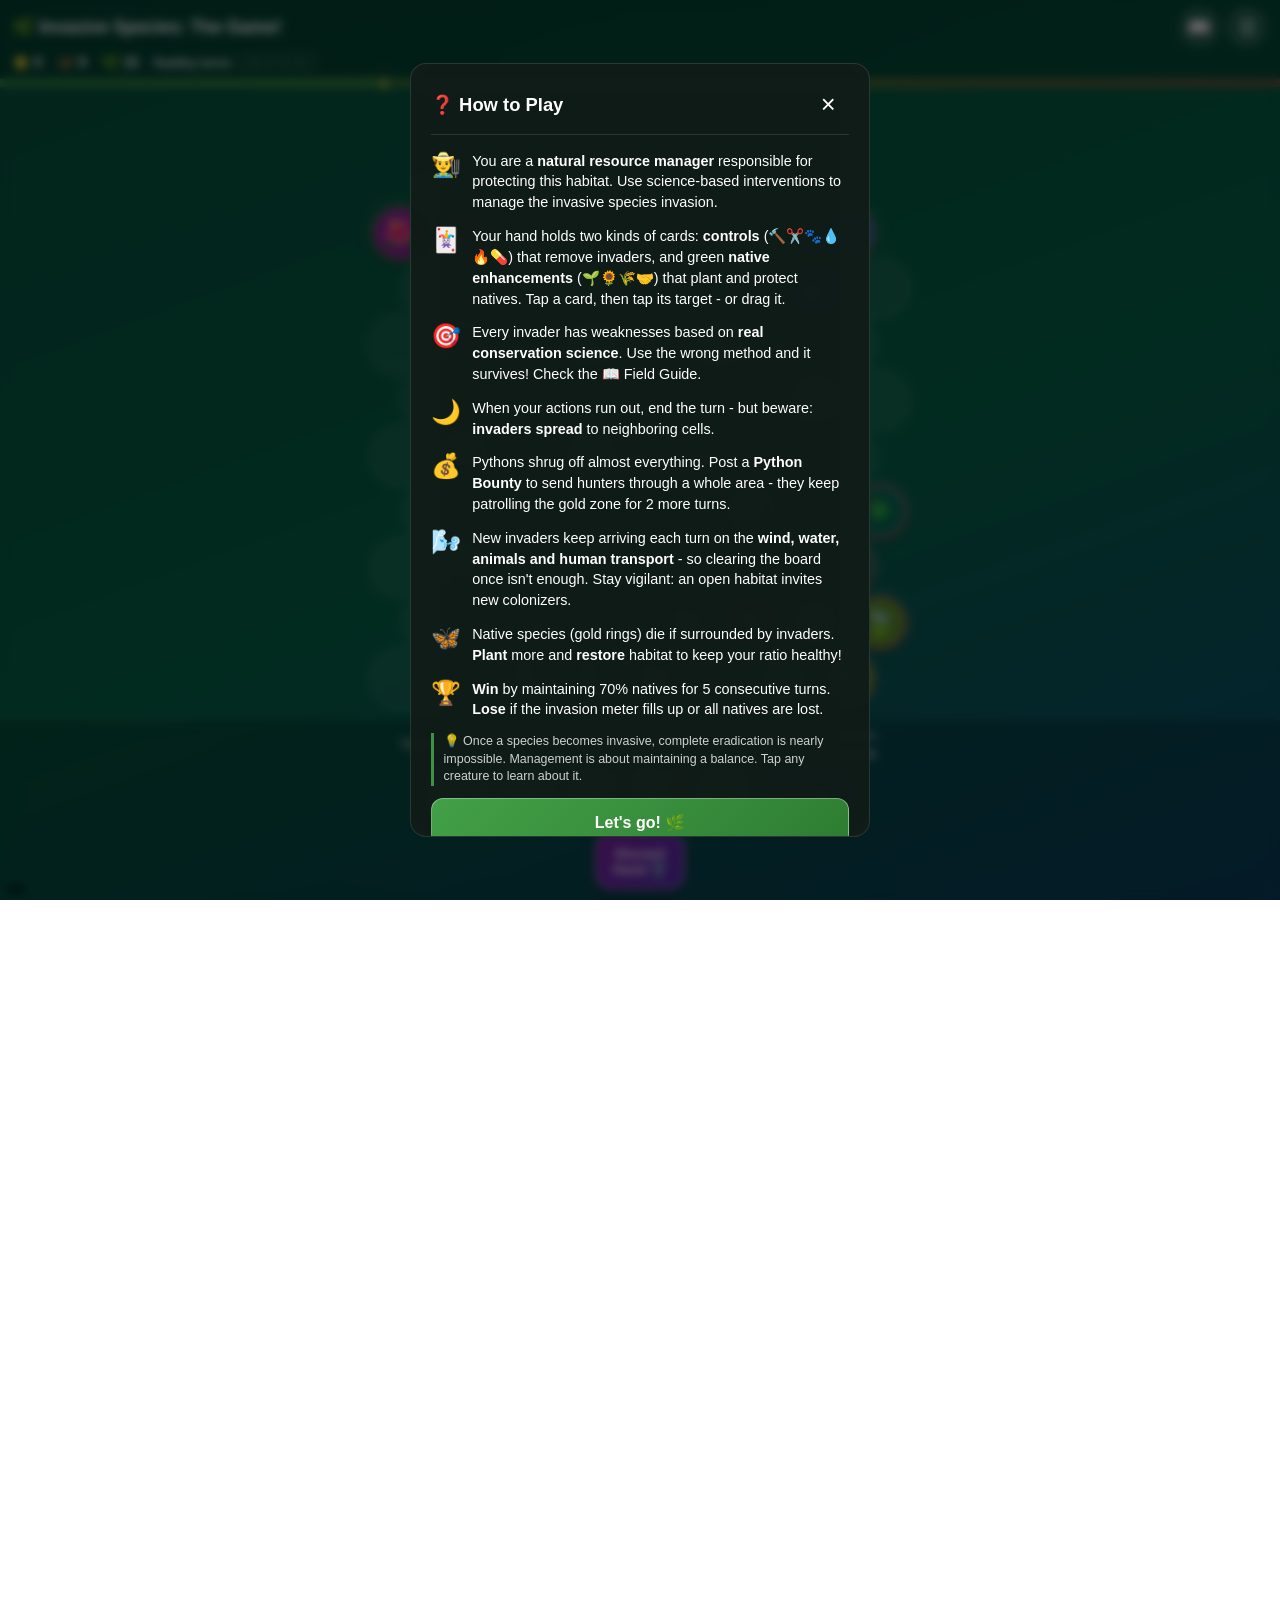
==== commit 527d4df4: "Merge pull request #24 from harrisonmiles13/claude/disable-move-logger Turn off the anonymous move l" ====
--- a/index.html
+++ b/index.html
@@ -993,7 +993,7 @@
         <div class="help-step"><span class="big">🦋</span><span>Native species (gold rings) die if surrounded by invaders. <b>Plant</b> more and <b>restore</b> habitat to keep your ratio healthy!</span></div>
         <div class="help-step"><span class="big">🏆</span><span><b>Win</b> by maintaining 70% natives for 5 consecutive turns. <b>Lose</b> if the invasion meter fills up or all natives are lost.</span></div>
         <div class="eco-note">💡 Once a species becomes invasive, complete eradication is nearly impossible. Management is about maintaining a balance. Tap any creature to learn about it.</div>
-        <div class="eco-note" style="border-left-color:#90CAF9;">📊 Your moves are recorded anonymously (no names or device info) to help improve the game. You can turn this off in ⚙️ Settings.</div>
+        <div class="eco-note" id="logNotice" style="border-left-color:#90CAF9;">📊 Your moves are recorded anonymously (no names or device info) to help improve the game. You can turn this off in ⚙️ Settings.</div>
         <button class="menu-btn primary" data-close="helpOverlay" style="margin-top:0.8rem;">Let's go! 🌿</button>
       </div>
     </div>
@@ -2897,6 +2897,7 @@
     // With the seed, the move list replays the game exactly (see ?replay).
     const GAME_VERSION = '2026.11.1';  // bump whenever rules change, so replays use matching rules
     const LOG = { moves: [], last: 0, done: true, off: false };
+    const LOGS_ON = window.GAMEPLAY_LOGS === true;
     let researchOn = true;
     try { researchOn = localStorage.getItem('nd-research') !== 'off'; } catch (e) {}
 
@@ -2929,7 +2930,7 @@
       if (LOG.off || LOG.done || !S) return;
       if (outcome === 'abandoned' && !LOG.moves.length) { LOG.done = true; return; }
       LOG.done = true;
-      if (!researchOn || !LB_URL) return;
+      if (!LOGS_ON || !researchOn || !LB_URL) return;
       const body = JSON.stringify(logRecord(outcome, fs));
       const url = `${LB_URL}/logs.json`;
       try {
@@ -2941,6 +2942,8 @@
     function updateResearchBtn() {
       document.getElementById('btnResearch').textContent =
         researchOn ? '📊 Anonymous play data: On' : '📊 Anonymous play data: Off';
+      document.getElementById('btnResearch').style.display = LOGS_ON ? '' : 'none';
+      document.getElementById('logNotice').style.display = LOGS_ON ? '' : 'none';
     }
 
     // ===== Replay a logged game (researchers): open index.html?replay ========
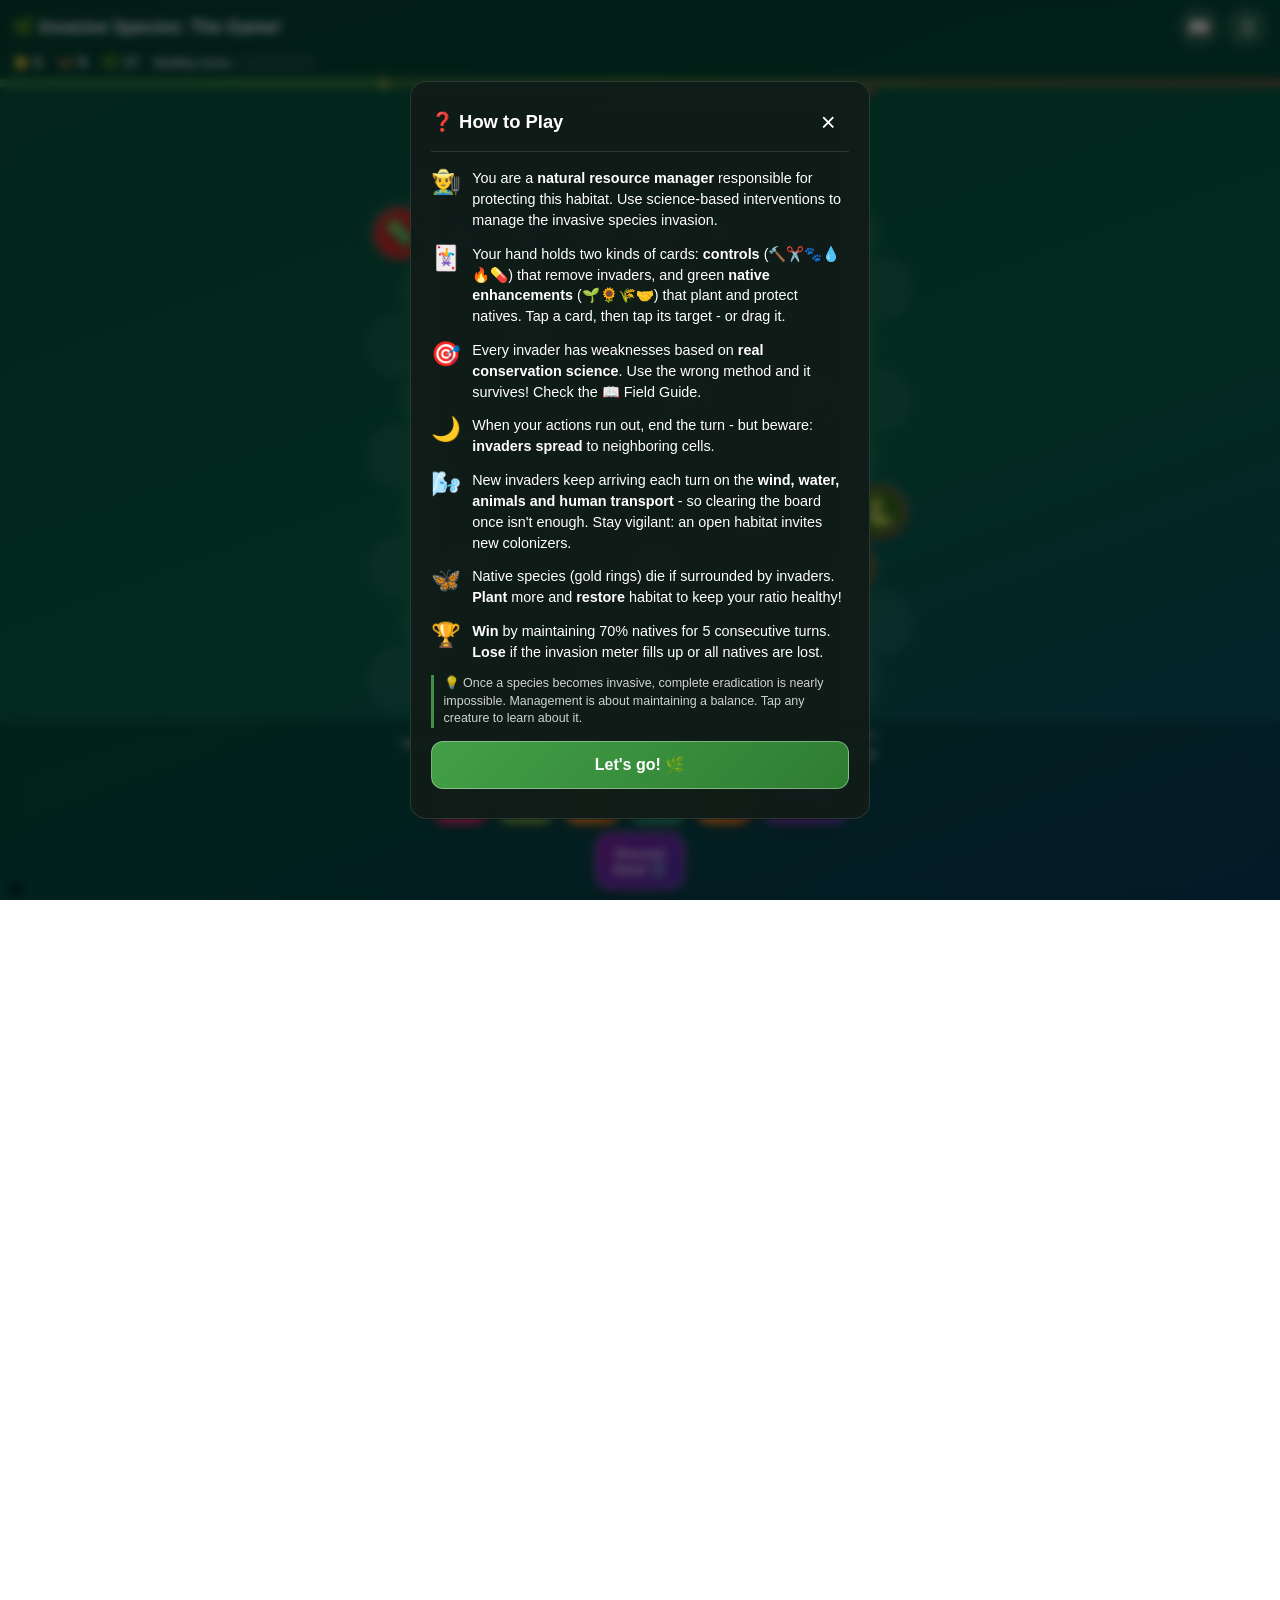
==== commit a14c8ba9: "Merge pull request #25 from harrisonmiles13/claude/remove-python-help-step Remove the Python Bounty " ====
--- a/index.html
+++ b/index.html
@@ -988,7 +988,6 @@
         <div class="help-step"><span class="big">🃏</span><span>Your hand holds two kinds of cards: <b>controls</b> (🔨✂️🐾💧🔥💊) that remove invaders, and green <b>native enhancements</b> (🌱🌻🌾🤝) that plant and protect natives. Tap a card, then tap its target - or drag it.</span></div>
         <div class="help-step"><span class="big">🎯</span><span>Every invader has weaknesses based on <b>real conservation science</b>. Use the wrong method and it survives! Check the 📖 Field Guide.</span></div>
         <div class="help-step"><span class="big">🌙</span><span>When your actions run out, end the turn - but beware: <b>invaders spread</b> to neighboring cells.</span></div>
-        <div class="help-step"><span class="big">💰</span><span>Pythons shrug off almost everything. Post a <b>Python Bounty</b> to send hunters through a whole area - they keep patrolling the gold zone for 2 more turns.</span></div>
         <div class="help-step"><span class="big">🌬️</span><span>New invaders keep arriving each turn on the <b>wind, water, animals and human transport</b> - so clearing the board once isn't enough. Stay vigilant: an open habitat invites new colonizers.</span></div>
         <div class="help-step"><span class="big">🦋</span><span>Native species (gold rings) die if surrounded by invaders. <b>Plant</b> more and <b>restore</b> habitat to keep your ratio healthy!</span></div>
         <div class="help-step"><span class="big">🏆</span><span><b>Win</b> by maintaining 70% natives for 5 consecutive turns. <b>Lose</b> if the invasion meter fills up or all natives are lost.</span></div>
